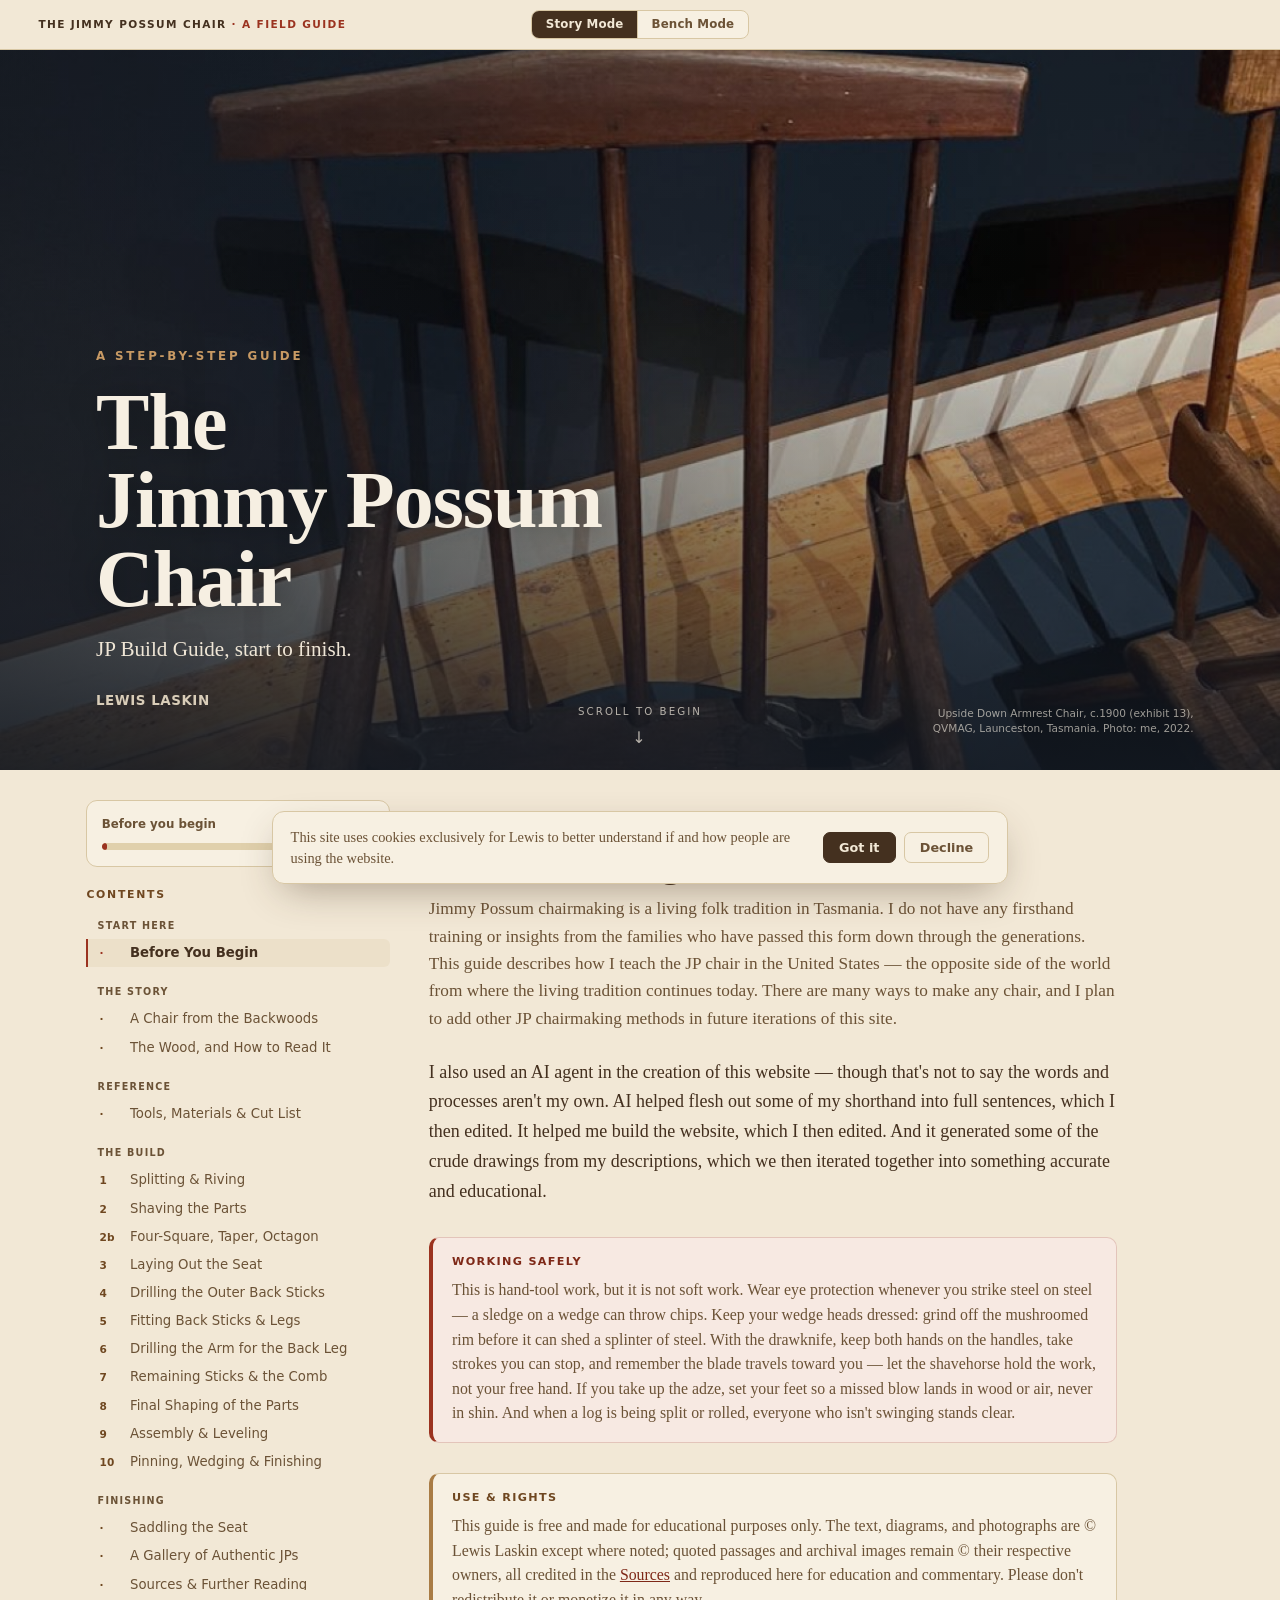
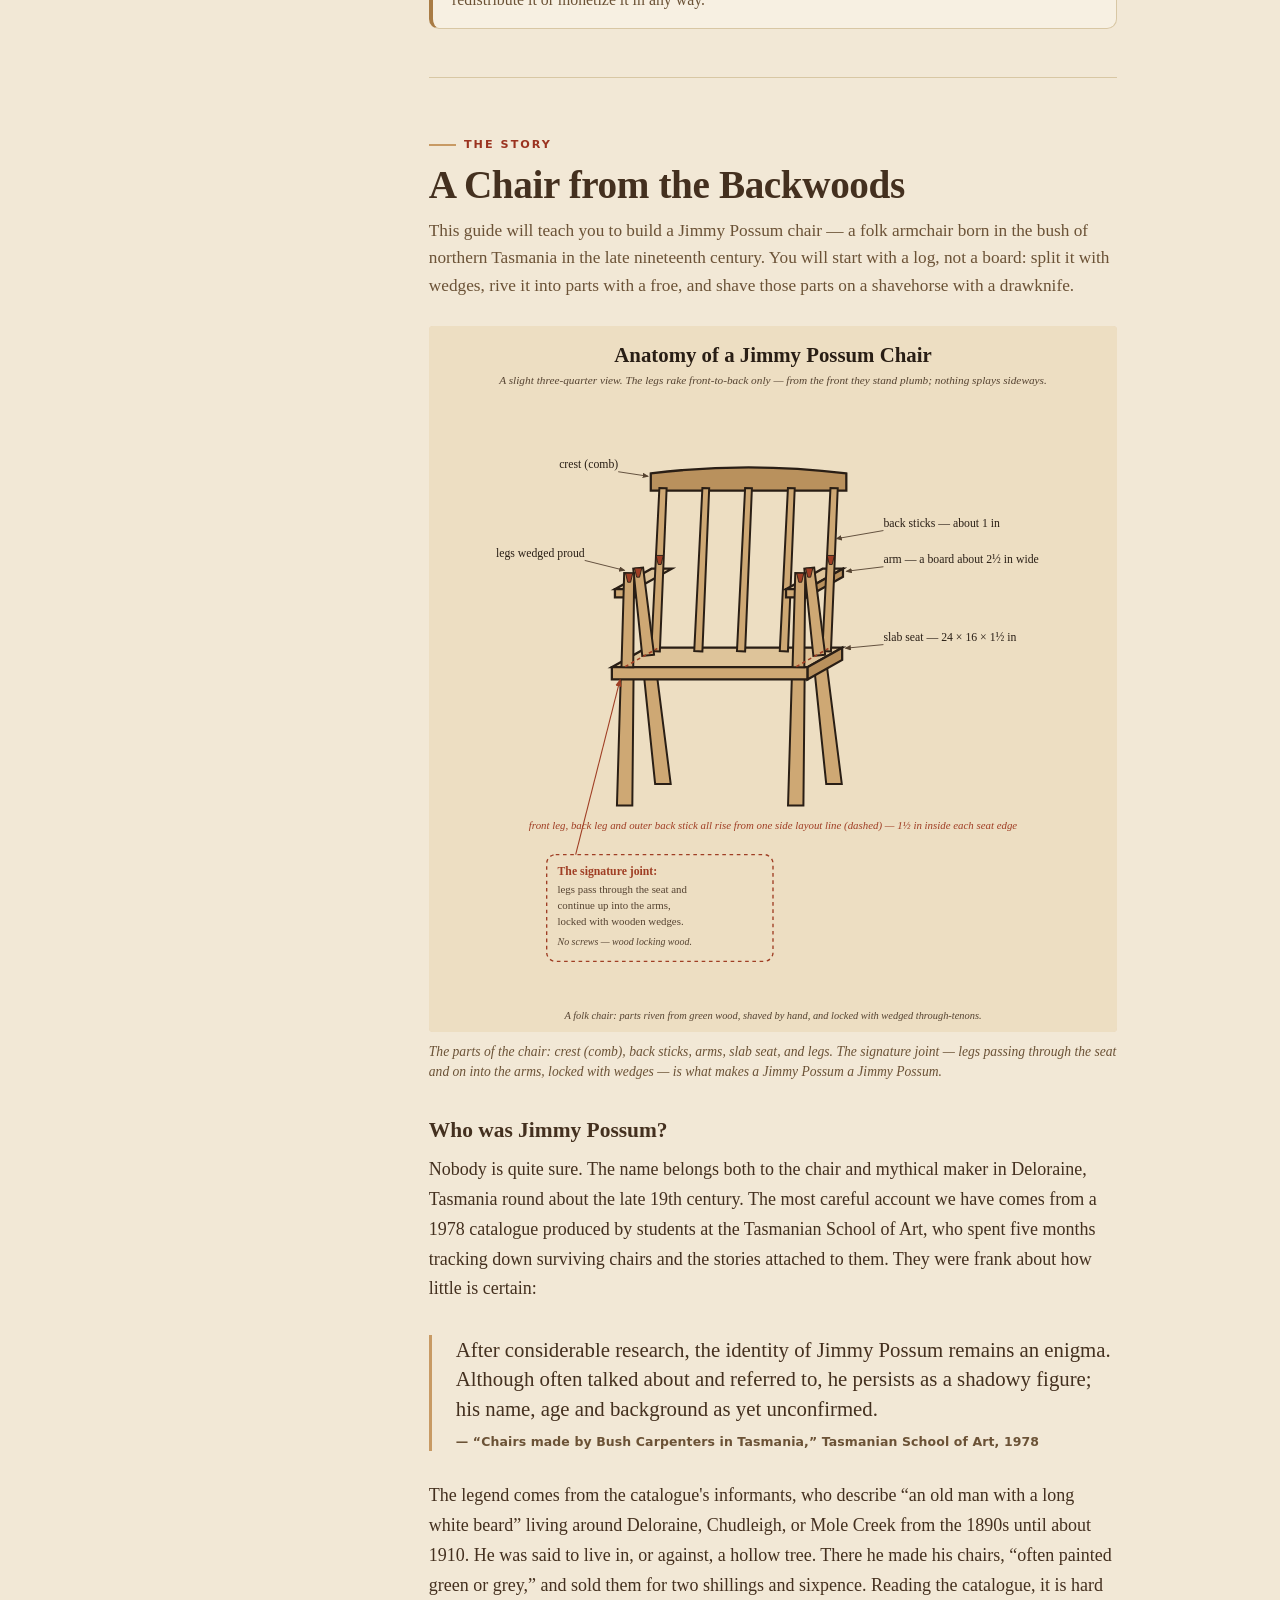
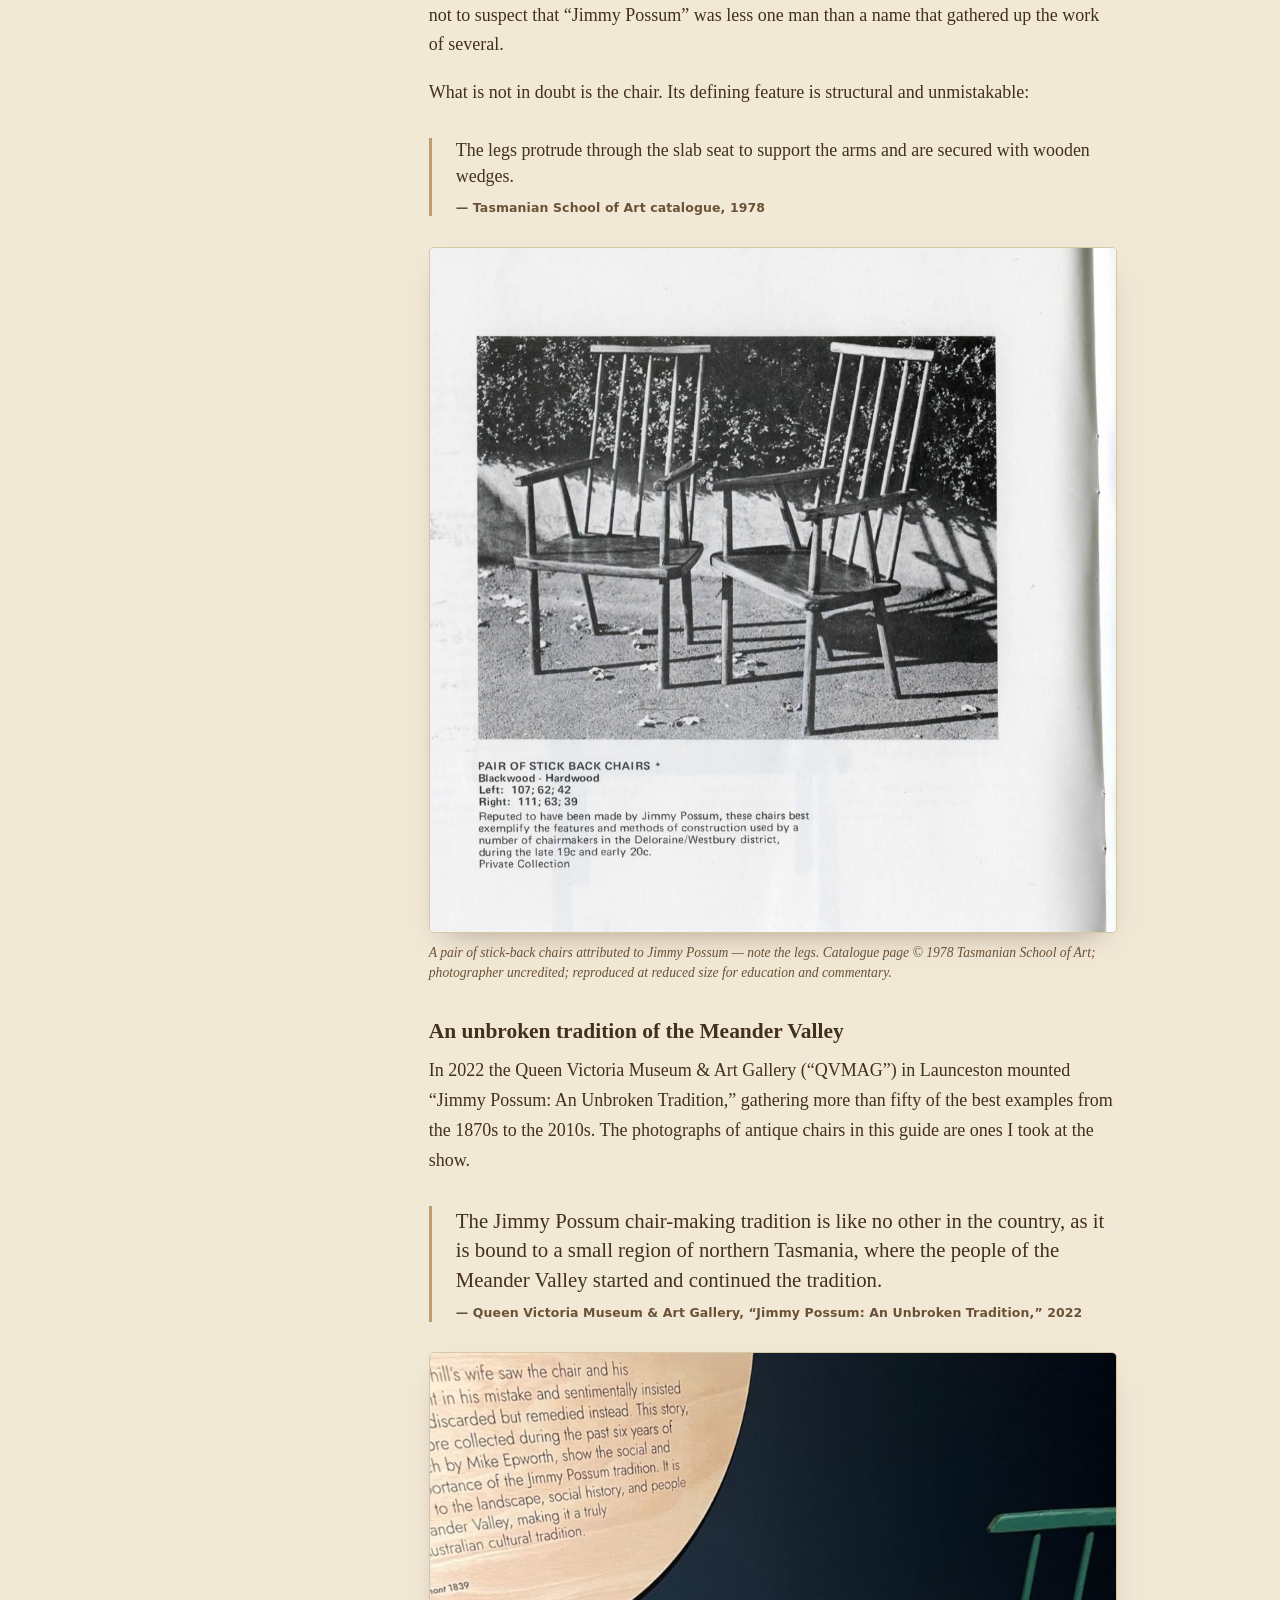
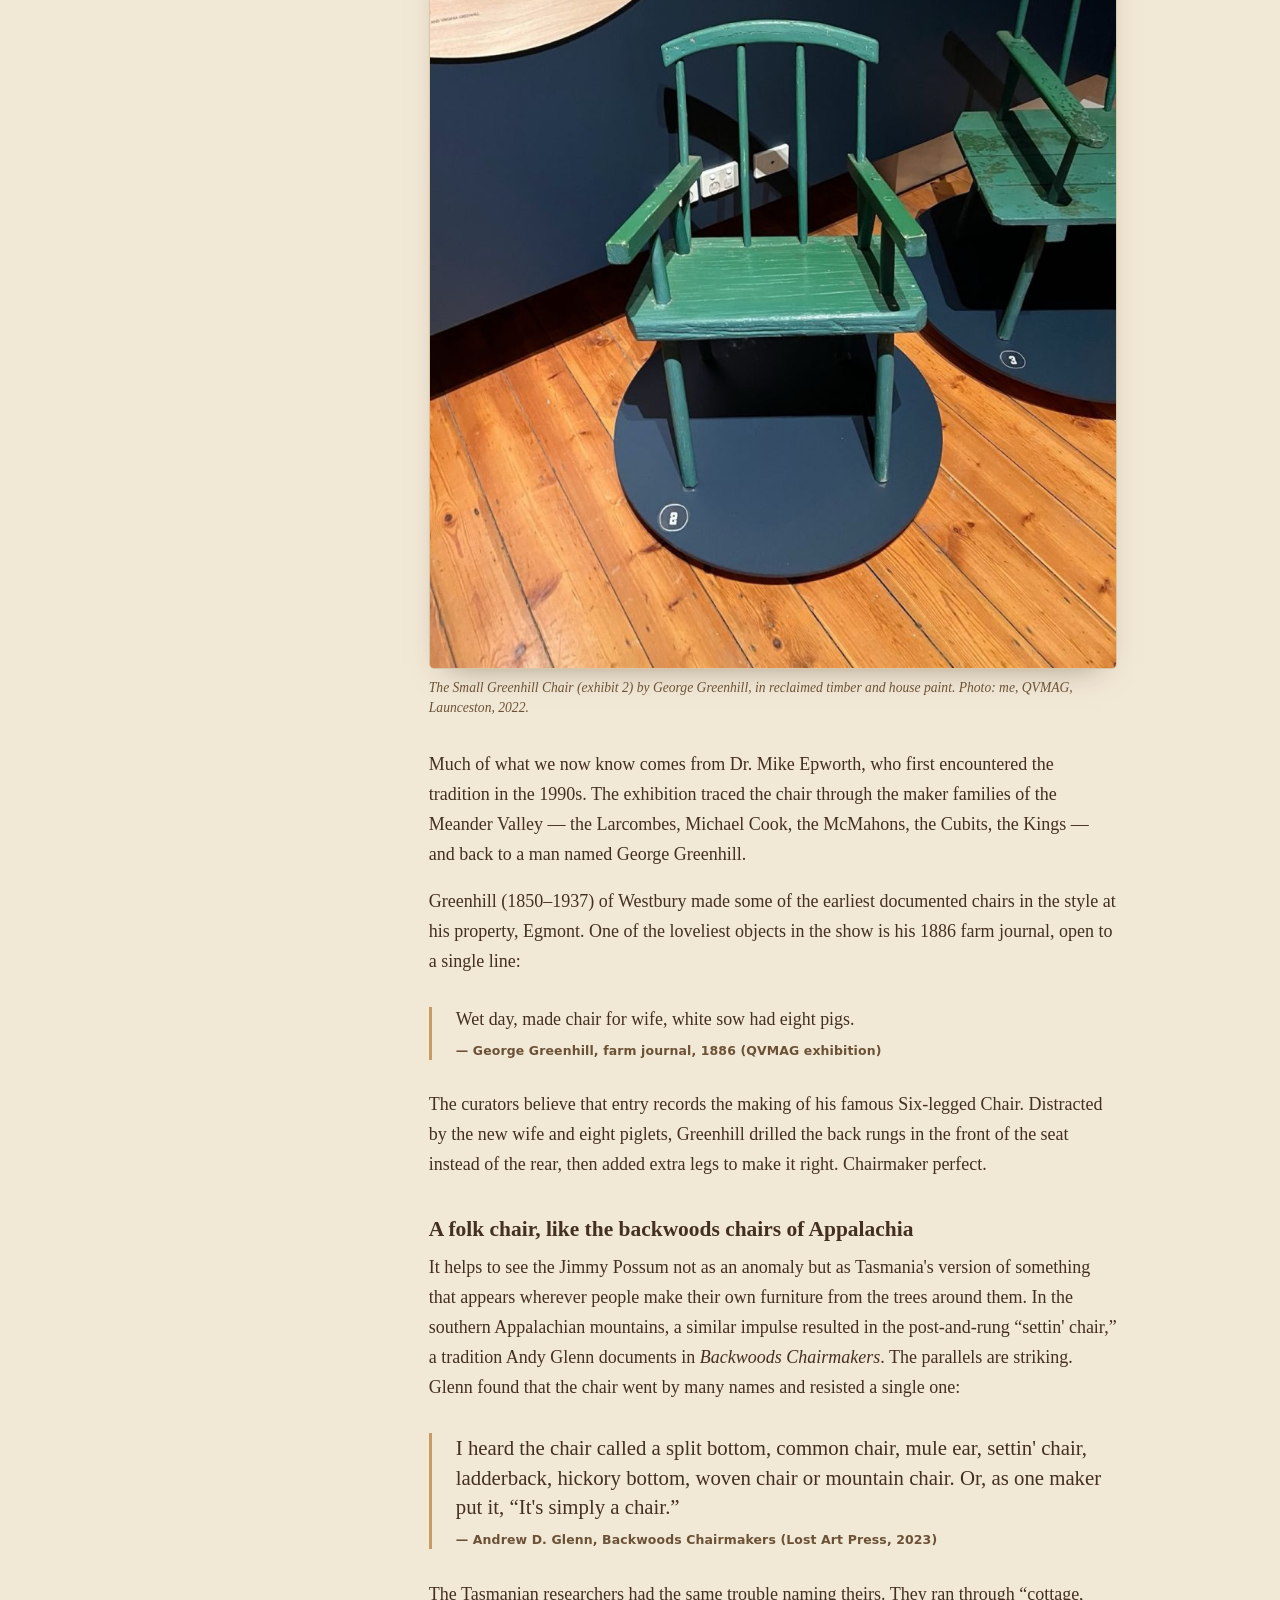
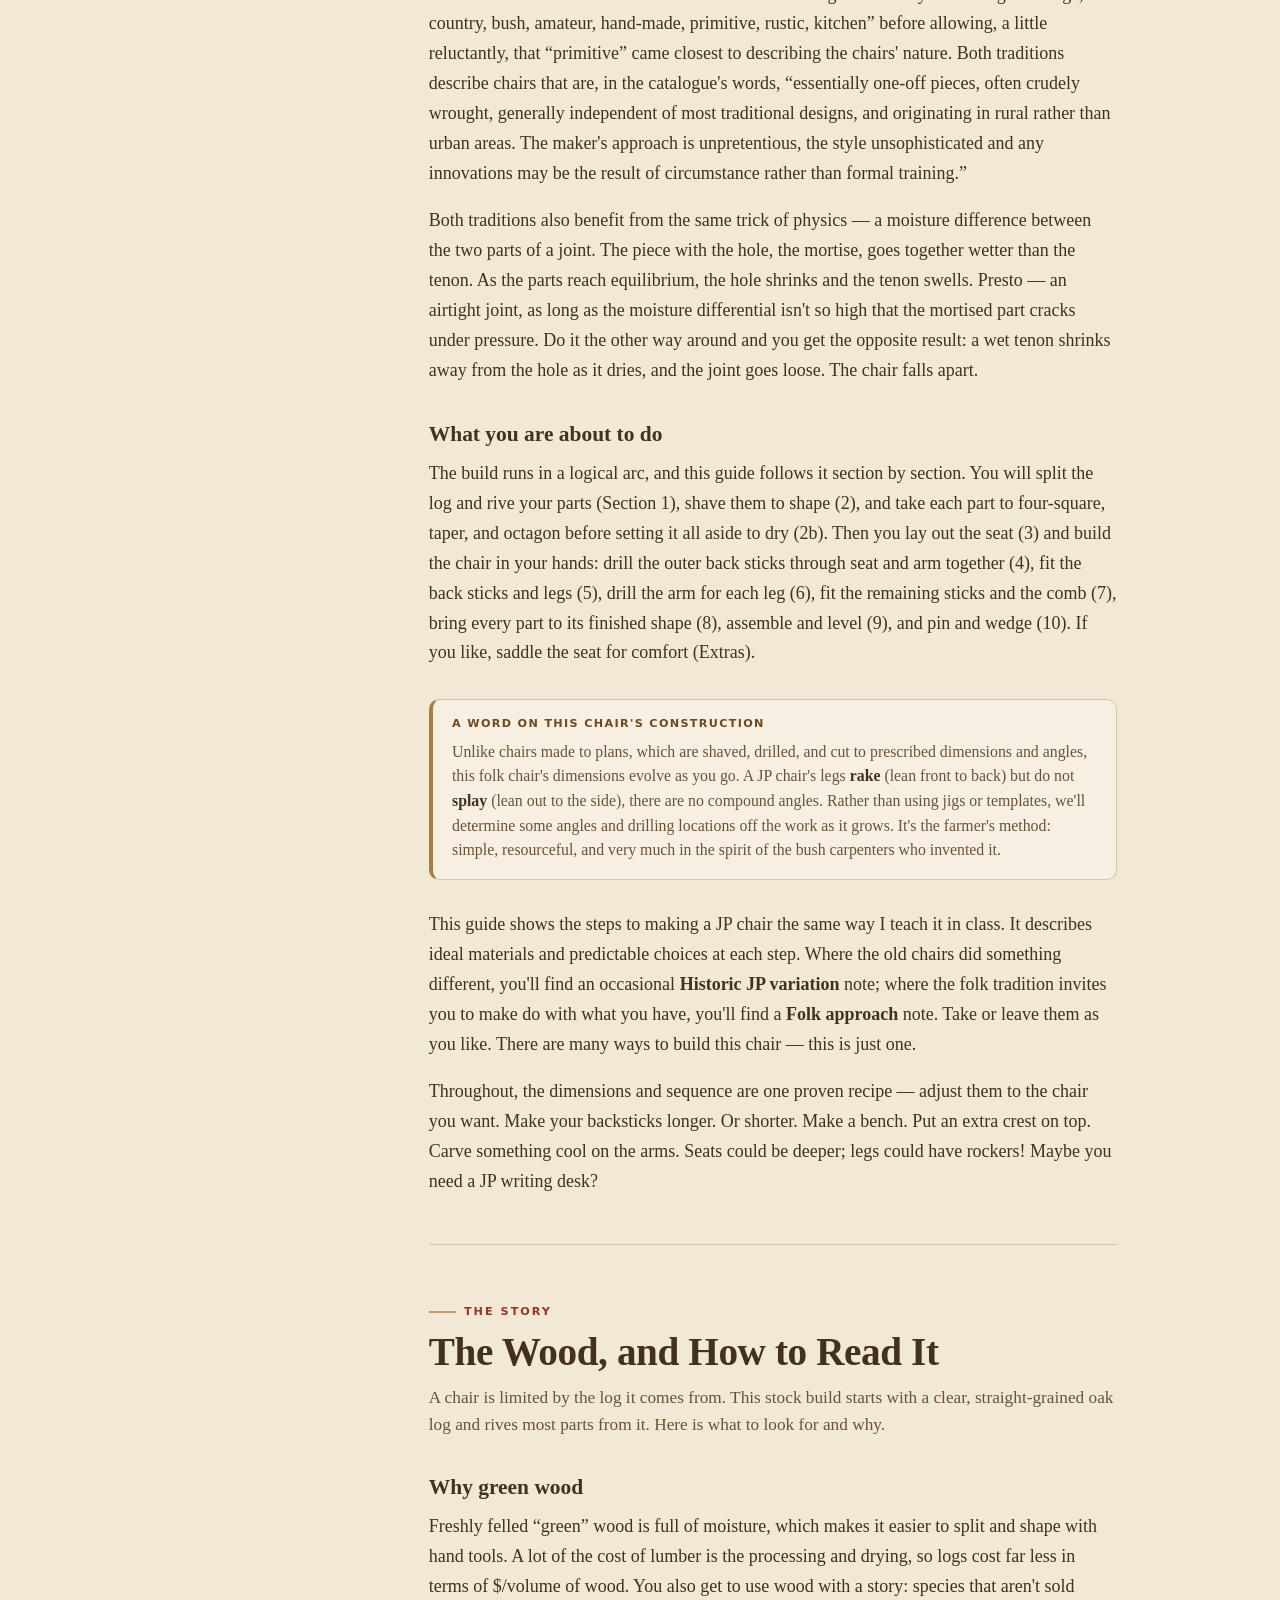
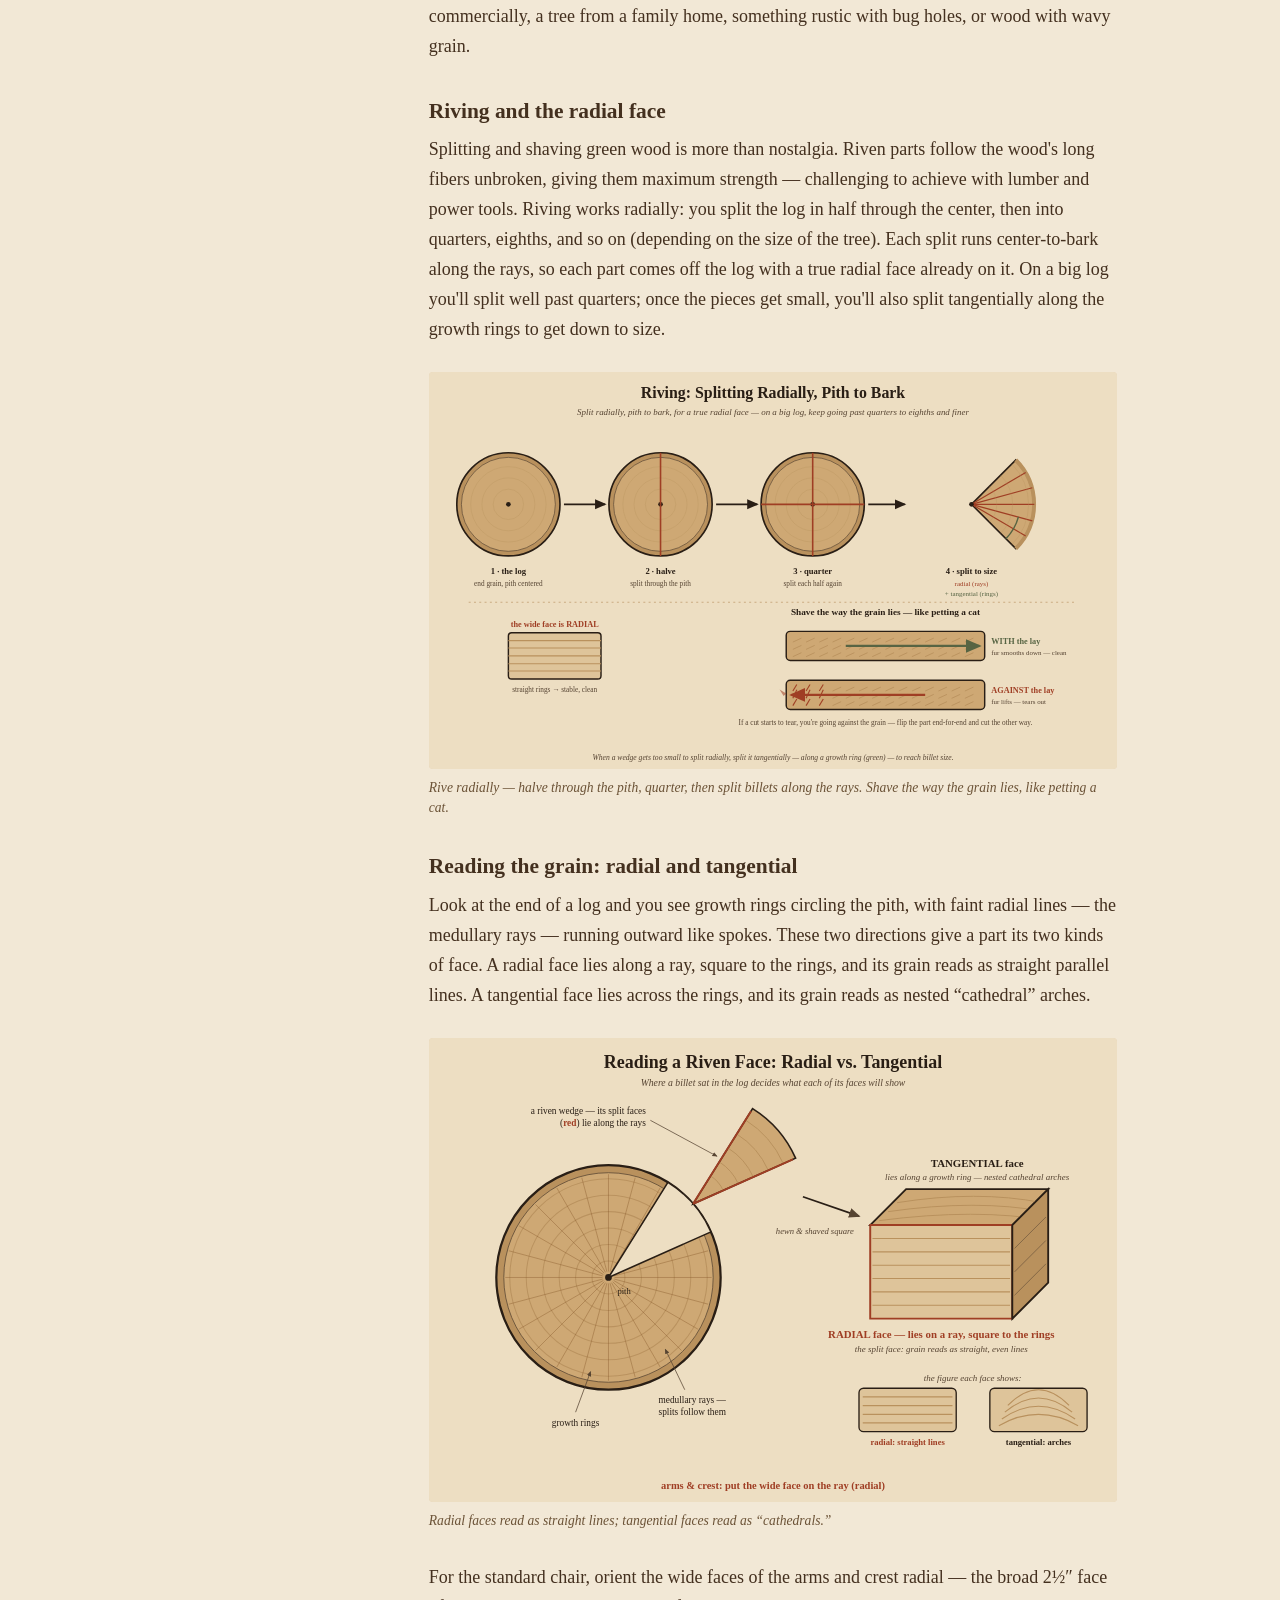
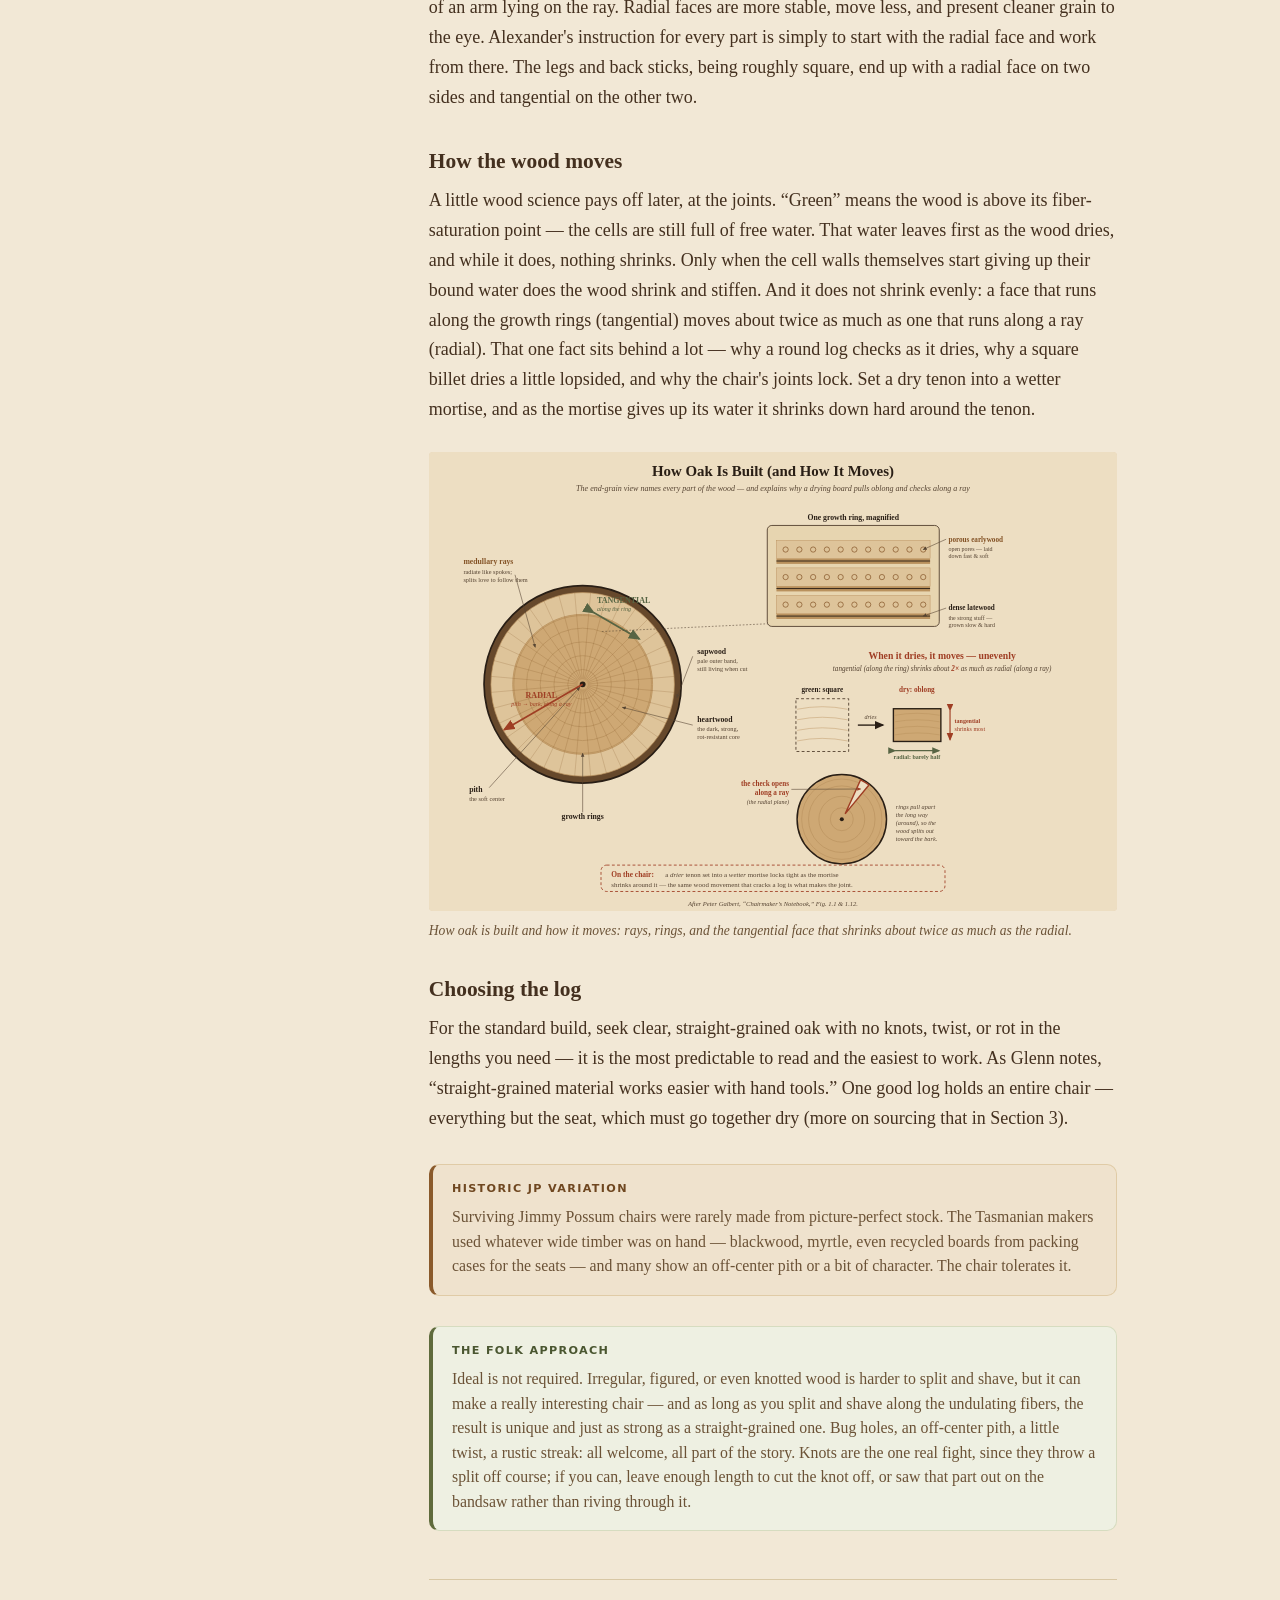
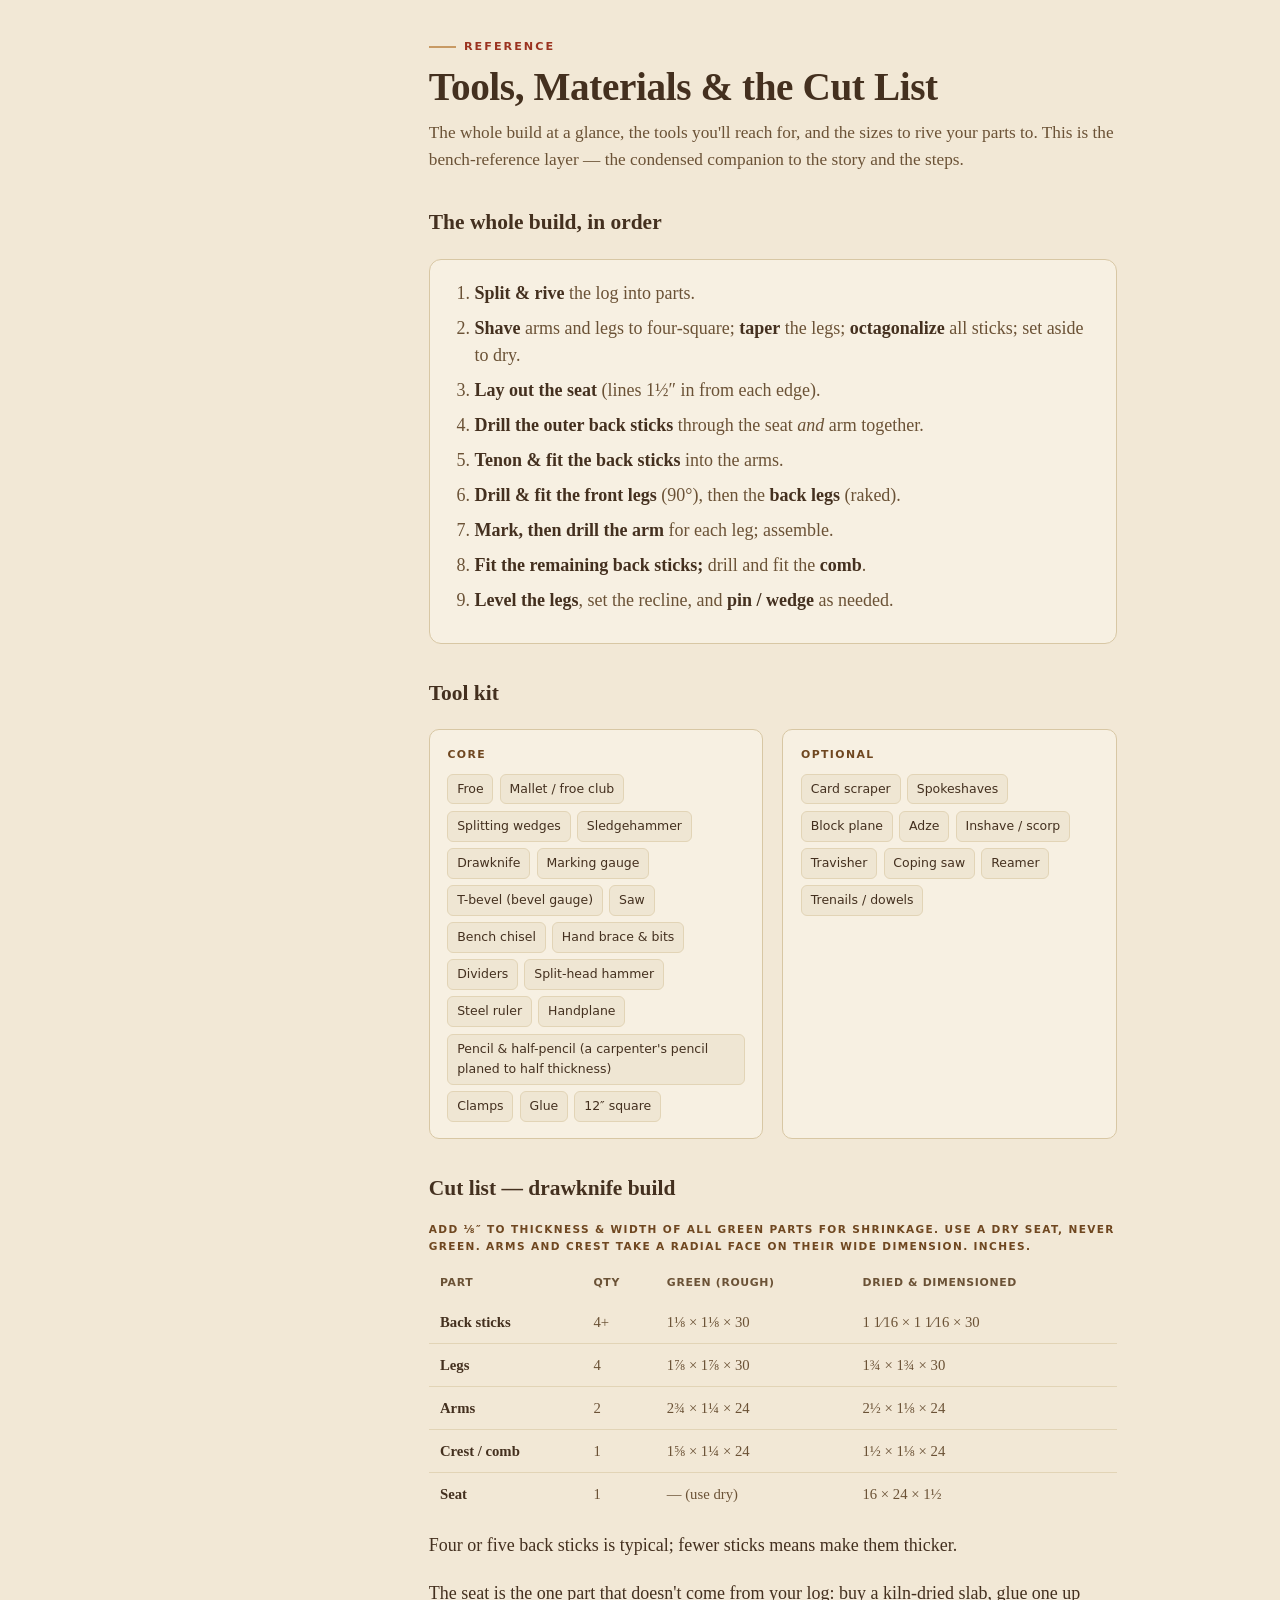
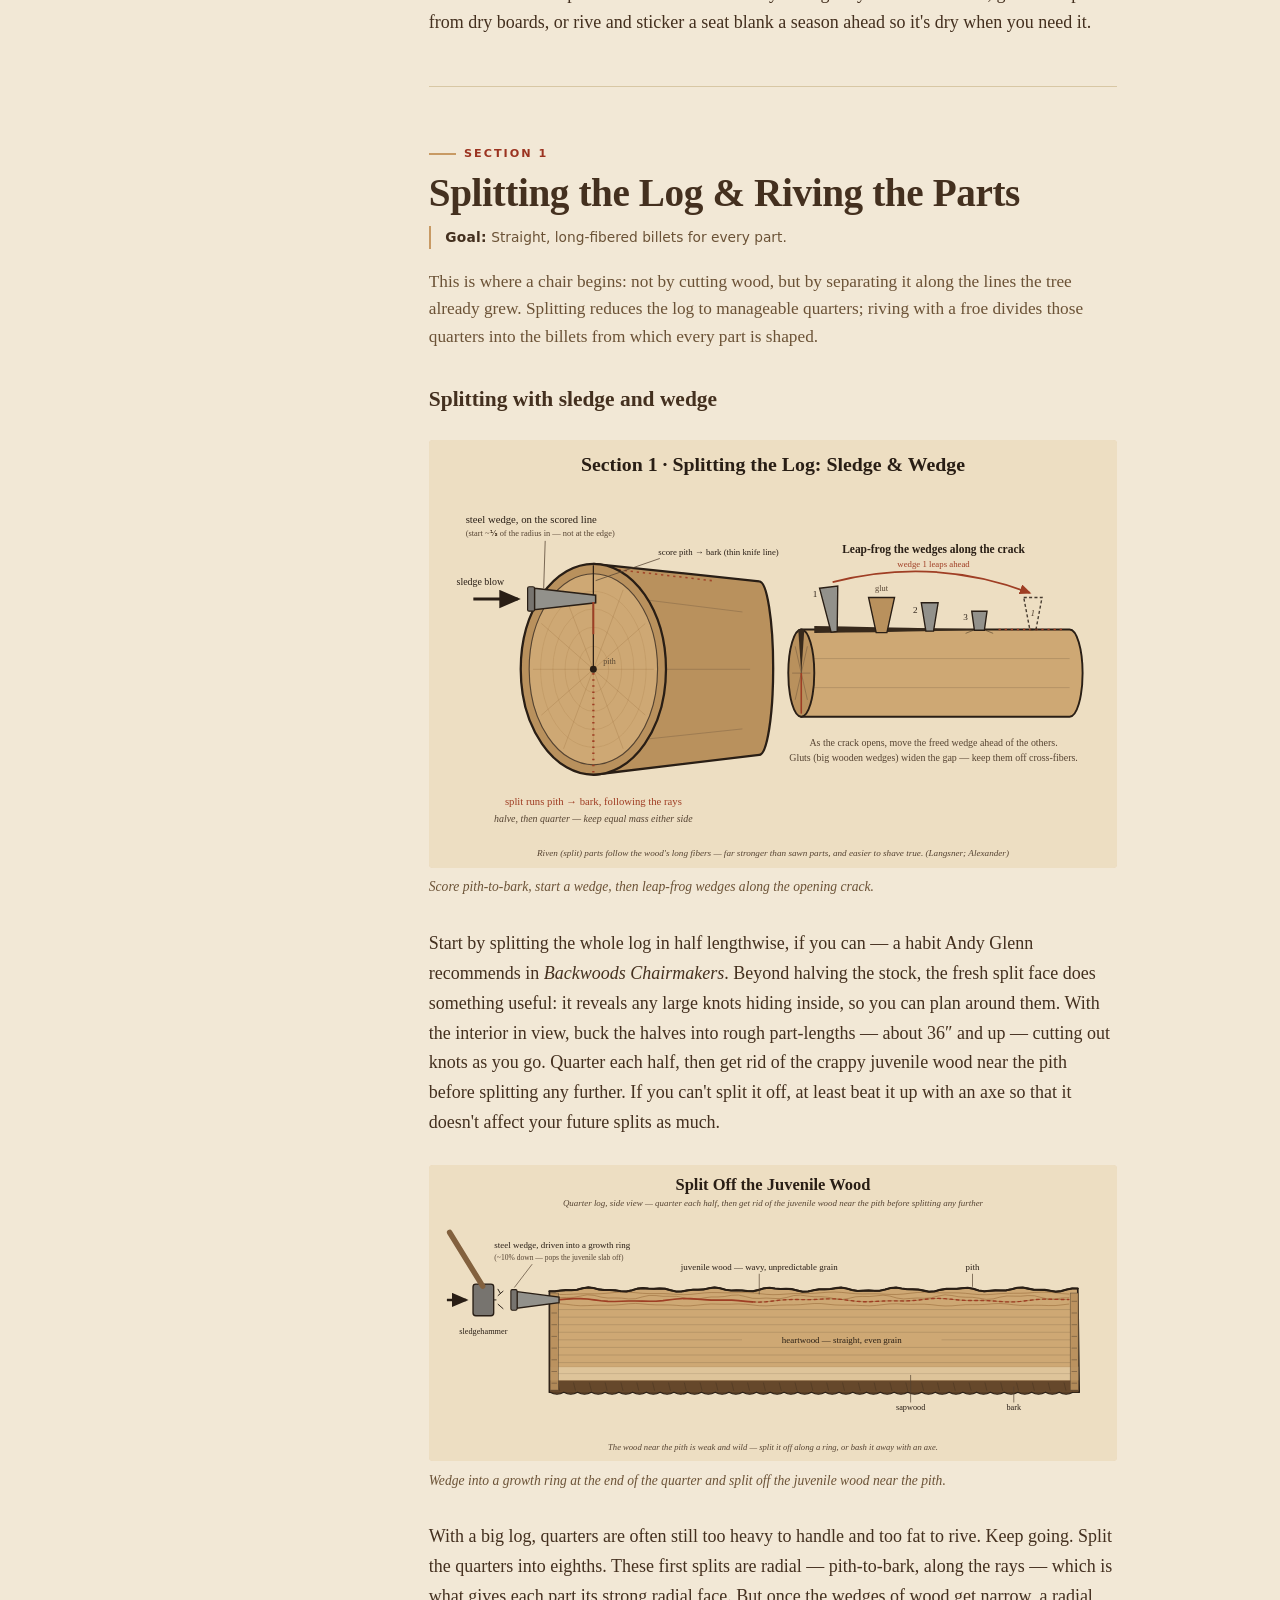
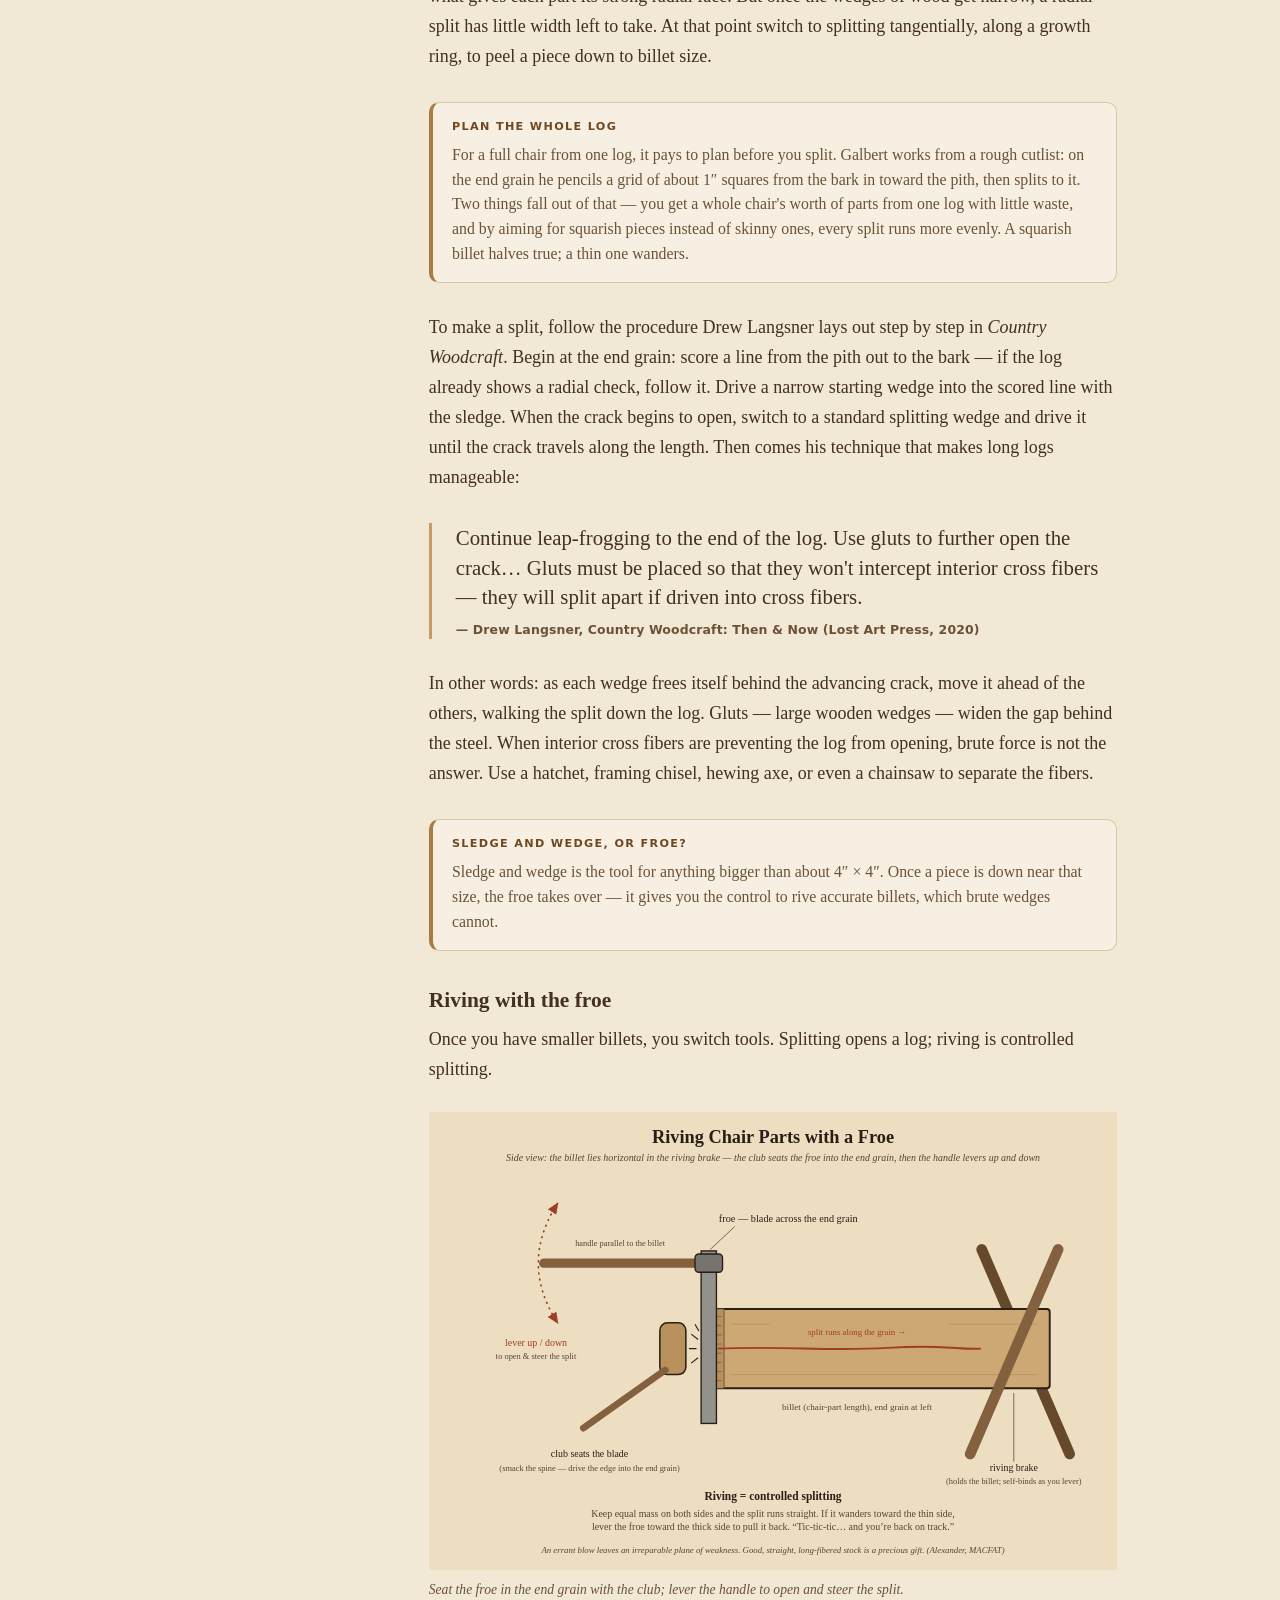
==== index.html @ 851d8d74 "Galbert round: roughing/refining drawknife model, three cuts, wood science From Peter Galbert's Chai" ====
<!DOCTYPE html>
<html lang="en">
<head>
<meta charset="utf-8">
<meta name="viewport" content="width=device-width, initial-scale=1">
<title>The Jimmy Possum Chair — A Field Guide</title>
<meta name="description" content="Build a Jimmy Possum chair — a folk stick chair from the bush of northern Tasmania — by hand, from a green log. History, wood science, and step-by-step technique by Lewis Laskin.">
<link rel="canonical" href="https://chairmak.ing/">
<link rel="icon" type="image/png" sizes="32x32" href="favicon-32.png">
<link rel="apple-touch-icon" href="apple-touch-icon.png">
<meta property="og:title" content="The Jimmy Possum Chair — A Field Guide">
<meta property="og:description" content="Build a Jimmy Possum chair — a folk stick chair from the bush of northern Tasmania — by hand, from a green log. History, wood science, and step-by-step technique by Lewis Laskin.">
<meta property="og:url" content="https://chairmak.ing/">
<meta property="og:type" content="article">
<meta property="og:image" content="https://chairmak.ing/media/og-image.jpg">
<meta property="og:image:width" content="1200">
<meta property="og:image:height" content="630">
<meta name="twitter:card" content="summary_large_image">
<meta name="twitter:image" content="https://chairmak.ing/media/og-image.jpg">
<link rel="preload" as="image" href="media/hero-upside-down-armrest-1900.jpg" fetchpriority="high">
<link rel="preconnect" href="https://www.googletagmanager.com">
<!-- Google Analytics (GA4) -->
<script async src="https://www.googletagmanager.com/gtag/js?id=G-LC83Z5YM96"></script>
<script>
  window.dataLayer = window.dataLayer || [];
  function gtag(){dataLayer.push(arguments);}
  try { if (localStorage.getItem('jp-cookie-consent') === 'declined') window['ga-disable-G-LC83Z5YM96'] = true; } catch (e) {}
  gtag('js', new Date());
  gtag('config', 'G-LC83Z5YM96');
</script>
<link rel="stylesheet" href="styles.css?v=10">
</head>
<body>

  <a class="skip" href="#main">Skip to guide</a>

  <div class="topbar">
    <div class="tb-side">
      <button class="menubtn" id="menubtn" aria-label="Open section navigator" aria-expanded="false">☰ <span>Sections</span></button>
      <span class="mark"><b>The Jimmy Possum Chair</b> <span class="long">· A Field Guide</span></span>
    </div>
    <div class="modetoggle" role="group" aria-label="Reading mode">
      <button class="mode-opt is-active" id="mode-story" data-mode="story" aria-pressed="true" title="Full guide — history, prose, and detail">Story Mode</button>
      <button class="mode-opt" id="mode-bench" data-mode="bench" aria-pressed="false" title="Condensed, bench-ready view — steps, tools, and diagrams">Bench Mode</button>
    </div>
    <div class="tb-side tb-right"></div>
  </div>

  <!-- ============ HERO ============ -->
  <header class="hero" id="top">
    <img class="hero-img" src="media/hero-upside-down-armrest-1900.jpg" width="1200" height="1600" fetchpriority="high" alt="An antique Upside Down Armrest stick chair against a deep navy museum wall on a honey-toned wood floor.">
    <div class="veil"></div>
    <div class="hero-inner">
      <p class="kicker">A Step-by-Step Guide</p>
      <h1>The Jimmy&nbsp;Possum Chair</h1>
      <p class="tagline">JP Build Guide, start to finish.</p>
      <p class="byline">Lewis Laskin</p>
      <p class="hero-credit">Upside Down Armrest Chair, c.1900 (exhibit 13), QVMAG, Launceston, Tasmania. Photo: me, 2022.</p>
    </div>
    <div class="scroll-cue"><span>Scroll to begin</span><span class="arr">↓</span></div>
  </header>

  <div class="rail-scrim" id="scrim"></div>

  <div class="shell">

    <!-- ============ LEFT RAIL ============ -->
    <aside class="rail" id="rail">
      <div class="rail-inner">
        <div class="progress-wrap">
          <div class="progress-label">
            <span id="prog-text">The Story</span>
            <span class="pct" id="prog-pct">2%</span>
          </div>
          <div class="pbar"><i id="pbar-fill"></i></div>
        </div>

        <h2 id="toc-heading">Contents</h2>
        <nav class="toc" id="toc" aria-labelledby="toc-heading">
          <ol>
            <li class="grp bench-hide" aria-hidden="true">Start Here</li>
            <li class="bench-hide"><a href="#before" data-step="0" data-phase="Before you begin"><span class="num">·</span> Before You Begin</a></li>
            <li class="grp bench-hide" aria-hidden="true">The Story</li>
            <li class="bench-hide"><a href="#backwoods" data-step="0" data-phase="The Story"><span class="num">·</span> A Chair from the Backwoods</a></li>
            <li class="bench-hide"><a href="#wood" data-step="0" data-phase="The Story"><span class="num">·</span> The Wood, and How to Read It</a></li>
            <li class="grp" aria-hidden="true">Reference</li>
            <li><a href="#tools" data-step="0" data-phase="Reference"><span class="num">·</span> Tools, Materials &amp; Cut List</a></li>
            <li class="grp" aria-hidden="true">The Build</li>
            <li><a href="#sec1" data-step="1"><span class="num">1</span> Splitting &amp; Riving</a></li>
            <li><a href="#sec2" data-step="2"><span class="num">2</span> Shaving the Parts</a></li>
            <li><a href="#sec2b" data-step="2"><span class="num">2b</span> Four-Square, Taper, Octagon</a></li>
            <li><a href="#sec3" data-step="3"><span class="num">3</span> Laying Out the Seat</a></li>
            <li><a href="#sec4" data-step="4"><span class="num">4</span> Drilling the Outer Back Sticks</a></li>
            <li><a href="#sec5" data-step="5"><span class="num">5</span> Fitting Back Sticks &amp; Legs</a></li>
            <li><a href="#sec6" data-step="6"><span class="num">6</span> Drilling the Arm for the Back Leg</a></li>
            <li><a href="#sec7" data-step="7"><span class="num">7</span> Remaining Sticks &amp; the Comb</a></li>
            <li><a href="#sec8" data-step="8"><span class="num">8</span> Final Shaping of the Parts</a></li>
            <li><a href="#sec9" data-step="9"><span class="num">9</span> Assembly &amp; Leveling</a></li>
            <li><a href="#sec10" data-step="10"><span class="num">10</span> Pinning, Wedging &amp; Finishing</a></li>
            <li class="grp" aria-hidden="true">Finishing</li>
            <li><a href="#saddling" data-step="0" data-phase="Finishing up"><span class="num">·</span> Saddling the Seat</a></li>
            <li class="bench-hide"><a href="#gallery" data-step="0" data-phase="Finishing up"><span class="num">·</span> A Gallery of Authentic JPs</a></li>
            <li class="bench-hide"><a href="#sources" data-step="0" data-phase="Finishing up"><span class="num">·</span> Sources &amp; Further Reading</a></li>
          </ol>
        </nav>

        <div class="tools-note hidden" id="tools-note">
          <h3>Tools for this section</h3>
          <ul id="tools-list"></ul>
        </div>
      </div>
    </aside>

    <!-- ============ MAIN ============ -->
    <main id="main" tabindex="-1">

      <p class="bench-note">Bench mode: condensed steps only — story, gallery and sources are hidden. Switch to Story for the full guide.</p>

      <!-- ===== BEFORE YOU BEGIN (disclaimer) ===== -->
      <section id="before">
        <p class="sec-label">Please Read First</p>
        <h2 class="sec-title">Before You Begin</h2>
        <p class="intro">Jimmy Possum chairmaking is a living folk tradition in Tasmania. I do not have any firsthand training or insights from the families who have passed this form down through the generations. This guide describes how I teach the JP chair in the United States — the opposite side of the world from where the living tradition continues today. There are many ways to make any chair, and I plan to add other JP chairmaking methods in future iterations of this site.</p>
        <p>I also used an AI agent in the creation of this website — though that's not to say the words and processes aren't my own. AI helped flesh out some of my shorthand into full sentences, which I then edited. It helped me build the website, which I then edited. And it generated some of the crude drawings from my descriptions, which we then iterated together into something accurate and educational.</p>
        <div class="callout caution">
          <div class="co-head">Working safely</div>
          <div class="co-body">This is hand-tool work, but it is not soft work. Wear eye protection whenever you strike steel on steel — a sledge on a wedge can throw chips. Keep your wedge heads dressed: grind off the mushroomed rim before it can shed a splinter of steel. With the drawknife, keep both hands on the handles, take strokes you can stop, and remember the blade travels toward you — let the shavehorse hold the work, not your free hand. If you take up the adze, set your feet so a missed blow lands in wood or air, never in shin. And when a log is being split or rolled, everyone who isn't swinging stands clear.</div>
        </div>
        <div class="callout">
          <div class="co-head">Use &amp; rights</div>
          <div class="co-body">This guide is free and made for educational purposes only. The text, diagrams, and photographs are © Lewis Laskin except where noted; quoted passages and archival images remain © their respective owners, all credited in the <a href="#sources">Sources</a> and reproduced here for education and commentary. Please don't redistribute it or monetize it in any way.</div>
        </div>
      </section>

      <hr class="divider">

      <!-- ===== A CHAIR FROM THE BACKWOODS ===== -->
      <section id="backwoods">
        <p class="sec-label">The Story</p>
        <h2 class="sec-title">A Chair from the Backwoods</h2>
        <p class="intro">This guide will teach you to build a Jimmy Possum chair — a folk armchair born in the bush of northern Tasmania in the late nineteenth century. You will start with a log, not a board: split it with wedges, rive it into parts with a froe, and shave those parts on a shavehorse with a drawknife.</p>
        <figure class="fig-plate caption-block">
          <img src="media/fig-anatomy.svg" width="1600" height="1642" loading="lazy" decoding="async" alt="Labeled diagram of the chair: crest (comb) on top, back sticks, arms, slab seat, and legs — the legs pass through the seat and continue up into the arms, wedged proud.">
          <figcaption>The parts of the chair: crest (comb), back sticks, arms, slab seat, and legs. The signature joint — legs passing through the seat and on into the arms, locked with wedges — is what makes a Jimmy Possum a Jimmy Possum.</figcaption>
        </figure>

        <h3 class="sub">Who was Jimmy Possum?</h3>
        <p>Nobody is quite sure. The name belongs both to the chair and mythical maker in Deloraine, Tasmania round about the late 19th century. The most careful account we have comes from a 1978 catalogue produced by students at the Tasmanian School of Art, who spent five months tracking down surviving chairs and the stories attached to them. They were frank about how little is certain:</p>
        <blockquote class="pq">
          <p>After considerable research, the identity of Jimmy Possum remains an enigma. Although often talked about and referred to, he persists as a shadowy figure; his name, age and background as yet unconfirmed.</p>
          <cite>“Chairs made by Bush Carpenters in Tasmania,” Tasmanian School of Art, 1978</cite>
        </blockquote>
        <p>The legend comes from the catalogue's informants, who describe “an old man with a long white beard” living around Deloraine, Chudleigh, or Mole Creek from the 1890s until about 1910. He was said to live in, or against, a hollow tree. There he made his chairs, “often painted green or grey,” and sold them for two shillings and sixpence. Reading the catalogue, it is hard not to suspect that “Jimmy Possum” was less one man than a name that gathered up the work of several.</p>
        <p>What is not in doubt is the chair. Its defining feature is structural and unmistakable:</p>
        <blockquote class="pq tight">
          <p>The legs protrude through the slab seat to support the arms and are secured with wooden wedges.</p>
          <cite>Tasmanian School of Art catalogue, 1978</cite>
        </blockquote>
        <figure class="photo">
          <img src="media/history-tsa-catalogue-pair.jpg" width="1000" height="998" loading="lazy" decoding="async" alt="Scanned catalogue page: two stick-back chairs photographed side by side.">
          <figcaption>A pair of stick-back chairs attributed to Jimmy Possum — note the legs. Catalogue page © 1978 Tasmanian School of Art; photographer uncredited; reproduced at reduced size for education and commentary.</figcaption>
        </figure>

        <h3 class="sub">An unbroken tradition of the Meander Valley</h3>
        <p>In 2022 the Queen Victoria Museum &amp; Art Gallery (“QVMAG”) in Launceston mounted “Jimmy Possum: An Unbroken Tradition,” gathering more than fifty of the best examples from the 1870s to the 2010s. The photographs of antique chairs in this guide are ones I took at the show.</p>
        <blockquote class="pq">
          <p>The Jimmy Possum chair-making tradition is like no other in the country, as it is bound to a small region of northern Tasmania, where the people of the Meander Valley started and continued the tradition.</p>
          <cite>Queen Victoria Museum &amp; Art Gallery, “Jimmy Possum: An Unbroken Tradition,” 2022</cite>
        </blockquote>
        <figure class="photo">
          <img src="media/history-greenhill-small-chair.jpg" width="900" height="1200" loading="lazy" decoding="async" alt="A small chair in worn green house paint, on a museum platform.">
          <figcaption>The Small Greenhill Chair (exhibit 2) by George Greenhill, in reclaimed timber and house paint. Photo: me, QVMAG, Launceston, 2022.</figcaption>
        </figure>
        <p>Much of what we now know comes from Dr. Mike Epworth, who first encountered the tradition in the 1990s. The exhibition traced the chair through the maker families of the Meander Valley — the Larcombes, Michael Cook, the McMahons, the Cubits, the Kings — and back to a man named George Greenhill.</p>
        <p>Greenhill (1850–1937) of Westbury made some of the earliest documented chairs in the style at his property, Egmont. One of the loveliest objects in the show is his 1886 farm journal, open to a single line:</p>
        <blockquote class="pq tight">
          <p>Wet day, made chair for wife, white sow had eight pigs.</p>
          <cite>George Greenhill, farm journal, 1886 (QVMAG exhibition)</cite>
        </blockquote>
        <p>The curators believe that entry records the making of his famous Six-legged Chair. Distracted by the new wife and eight piglets, Greenhill drilled the back rungs in the front of the seat instead of the rear, then added extra legs to make it right. Chairmaker perfect.</p>

        <h3 class="sub">A folk chair, like the backwoods chairs of Appalachia</h3>
        <p>It helps to see the Jimmy Possum not as an anomaly but as Tasmania's version of something that appears wherever people make their own furniture from the trees around them. In the southern Appalachian mountains, a similar impulse resulted in the post-and-rung “settin' chair,” a tradition Andy Glenn documents in <i>Backwoods Chairmakers</i>. The parallels are striking. Glenn found that the chair went by many names and resisted a single one:</p>
        <blockquote class="pq">
          <p>I heard the chair called a split bottom, common chair, mule ear, settin' chair, ladderback, hickory bottom, woven chair or mountain chair. Or, as one maker put it, “It's simply a chair.”</p>
          <cite>Andrew D. Glenn, Backwoods Chairmakers (Lost Art Press, 2023)</cite>
        </blockquote>
        <p>The Tasmanian researchers had the same trouble naming theirs. They ran through “cottage, country, bush, amateur, hand-made, primitive, rustic, kitchen” before allowing, a little reluctantly, that “primitive” came closest to describing the chairs' nature. Both traditions describe chairs that are, in the catalogue's words, “essentially one-off pieces, often crudely wrought, generally independent of most traditional designs, and originating in rural rather than urban areas. The maker's approach is unpretentious, the style unsophisticated and any innovations may be the result of circumstance rather than formal training.”</p>
        <p>Both traditions also benefit from the same trick of physics — a moisture difference between the two parts of a joint. The piece with the hole, the mortise, goes together wetter than the tenon. As the parts reach equilibrium, the hole shrinks and the tenon swells. Presto — an airtight joint, as long as the moisture differential isn't so high that the mortised part cracks under pressure. Do it the other way around and you get the opposite result: a wet tenon shrinks away from the hole as it dries, and the joint goes loose. The chair falls apart.</p>
        <h3 class="sub">What you are about to do</h3>
        <p>The build runs in a logical arc, and this guide follows it section by section. You will split the log and rive your parts (Section 1), shave them to shape (2), and take each part to four-square, taper, and octagon before setting it all aside to dry (2b). Then you lay out the seat (3) and build the chair in your hands: drill the outer back sticks through seat and arm together (4), fit the back sticks and legs (5), drill the arm for each leg (6), fit the remaining sticks and the comb (7), bring every part to its finished shape (8), assemble and level (9), and pin and wedge (10). If you like, saddle the seat for comfort (Extras).</p>
        <div class="callout tip">
          <div class="co-head">A word on this chair's construction</div>
          <div class="co-body">Unlike chairs made to plans, which are shaved, drilled, and cut to prescribed dimensions and angles, this folk chair's dimensions evolve as you go. A JP chair's legs <strong>rake</strong> (lean front to back) but do not <strong>splay</strong> (lean out to the side), there are no compound angles. Rather than using jigs or templates, we'll determine some angles and drilling locations off the work as it grows. It's the farmer's method: simple, resourceful, and very much in the spirit of the bush carpenters who invented it.</div>
        </div>
        <p>This guide shows the steps to making a JP chair the same way I teach it in class. It describes ideal materials and predictable choices at each step. Where the old chairs did something different, you'll find an occasional <strong>Historic JP variation</strong> note; where the folk tradition invites you to make do with what you have, you'll find a <strong>Folk approach</strong> note. Take or leave them as you like. There are many ways to build this chair — this is just one.</p>
        <p>Throughout, the dimensions and sequence are one proven recipe — adjust them to the chair you want. Make your backsticks longer. Or shorter. Make a bench. Put an extra crest on top. Carve something cool on the arms. Seats could be deeper; legs could have rockers! Maybe you need a JP writing desk?</p>
      </section>

      <hr class="divider">

      <!-- ===== THE WOOD ===== -->
      <section id="wood">
        <p class="sec-label">The Story</p>
        <h2 class="sec-title">The Wood, and How to Read It</h2>
        <p class="intro">A chair is limited by the log it comes from. This stock build starts with a clear, straight-grained oak log and rives most parts from it. Here is what to look for and why.</p>

        <h3 class="sub">Why green wood</h3>
        <p>Freshly felled “green” wood is full of moisture, which makes it easier to split and shape with hand tools. A lot of the cost of lumber is the processing and drying, so logs cost far less in terms of $/volume of wood. You also get to use wood with a story: species that aren't sold commercially, a tree from a family home, something rustic with bug holes, or wood with wavy grain.</p>
        <h3 class="sub">Riving and the radial face</h3>
        <p>Splitting and shaving green wood is more than nostalgia. Riven parts follow the wood's long fibers unbroken, giving them maximum strength — challenging to achieve with lumber and power tools. Riving works radially: you split the log in half through the center, then into quarters, eighths, and so on (depending on the size of the tree). Each split runs center-to-bark along the rays, so each part comes off the log with a true radial face already on it. On a big log you'll split well past quarters; once the pieces get small, you'll also split tangentially along the growth rings to get down to size.</p>
        <figure class="fig-plate caption-block">
          <img src="media/fig-rive-radially.svg" width="1600" height="923" loading="lazy" decoding="async" alt="A log end split in stages: whole, halved through the pith, quartered, then riven into billets along the rays.">
          <figcaption>Rive radially — halve through the pith, quarter, then split billets along the rays. Shave the way the grain lies, like petting a cat.</figcaption>
        </figure>

        <h3 class="sub">Reading the grain: radial and tangential</h3>
        <p>Look at the end of a log and you see growth rings circling the pith, with faint radial lines — the medullary rays — running outward like spokes. These two directions give a part its two kinds of face. A radial face lies along a ray, square to the rings, and its grain reads as straight parallel lines. A tangential face lies across the rings, and its grain reads as nested “cathedral” arches.</p>
        <figure class="fig-plate caption-block">
          <img src="media/fig-grain.svg" width="1600" height="1078" loading="lazy" decoding="async" alt="A log end with growth rings and rays, and a riven billet showing its radial face with straight grain lines and its tangential face with cathedral arches.">
          <figcaption>Radial faces read as straight lines; tangential faces read as “cathedrals.”</figcaption>
        </figure>
        <p>For the standard chair, orient the wide faces of the arms and crest radial — the broad 2½″ face of an arm lying on the ray. Radial faces are more stable, move less, and present cleaner grain to the eye. Alexander's instruction for every part is simply to start with the radial face and work from there. The legs and back sticks, being roughly square, end up with a radial face on two sides and tangential on the other two.</p>
        <h3 class="sub">How the wood moves</h3>
        <p>A little wood science pays off later, at the joints. “Green” means the wood is above its fiber-saturation point — the cells are still full of free water. That water leaves first as the wood dries, and while it does, nothing shrinks. Only when the cell walls themselves start giving up their bound water does the wood shrink and stiffen. And it does not shrink evenly: a face that runs along the growth rings (tangential) moves about twice as much as one that runs along a ray (radial). That one fact sits behind a lot — why a round log checks as it dries, why a square billet dries a little lopsided, and why the chair's joints lock. Set a dry tenon into a wetter mortise, and as the mortise gives up its water it shrinks down hard around the tenon.</p>
        <figure class="fig-plate caption-block">
          <img src="media/fig-wood-anatomy.svg" width="1600" height="1067" loading="lazy" decoding="async" alt="End-grain view of oak naming pith, rays, growth rings, sapwood and heartwood, with a magnified ring showing porous earlywood over dense latewood, and panels showing a square drying oblong and a check opening along a ray because tangential shrinks about twice as much as radial.">
          <figcaption>How oak is built and how it moves: rays, rings, and the tangential face that shrinks about twice as much as the radial.</figcaption>
        </figure>

        <h3 class="sub">Choosing the log</h3>
        <p>For the standard build, seek clear, straight-grained oak with no knots, twist, or rot in the lengths you need — it is the most predictable to read and the easiest to work. As Glenn notes, “straight-grained material works easier with hand tools.” One good log holds an entire chair — everything but the seat, which must go together dry (more on sourcing that in Section 3).</p>
        <div class="callout historic">
          <div class="co-head">Historic JP variation</div>
          <div class="co-body">Surviving Jimmy Possum chairs were rarely made from picture-perfect stock. The Tasmanian makers used whatever wide timber was on hand — blackwood, myrtle, even recycled boards from packing cases for the seats — and many show an off-center pith or a bit of character. The chair tolerates it.</div>
        </div>
        <div class="callout folk">
          <div class="co-head">The folk approach</div>
          <div class="co-body">Ideal is not required. Irregular, figured, or even knotted wood is harder to split and shave, but it can make a really interesting chair — and as long as you split and shave along the undulating fibers, the result is unique and just as strong as a straight-grained one. Bug holes, an off-center pith, a little twist, a rustic streak: all welcome, all part of the story. Knots are the one real fight, since they throw a split off course; if you can, leave enough length to cut the knot off, or saw that part out on the bandsaw rather than riving through it.</div>
        </div>
      </section>

      <hr class="divider">

      <!-- ===== TOOLS, MATERIALS & CUT LIST ===== -->
      <section id="tools">
        <p class="sec-label">Reference</p>
        <h2 class="sec-title">Tools, Materials &amp; the Cut List</h2>
        <p class="intro">The whole build at a glance, the tools you'll reach for, and the sizes to rive your parts to. This is the bench-reference layer — the condensed companion to the story and the steps.</p>

        <h3 class="sub">The whole build, in order</h3>
        <div class="glance">
          <ol>
            <li><b>Split &amp; rive</b> the log into parts.</li>
            <li><b>Shave</b> arms and legs to four-square; <b>taper</b> the legs; <b>octagonalize</b> all sticks; set aside to dry.</li>
            <li><b>Lay out the seat</b> (lines 1½″ in from each edge).</li>
            <li><b>Drill the outer back sticks</b> through the seat <em>and</em> arm together.</li>
            <li><b>Tenon &amp; fit the back sticks</b> into the arms.</li>
            <li><b>Drill &amp; fit the front legs</b> (90°), then the <b>back legs</b> (raked).</li>
            <li><b>Mark, then drill the arm</b> for each leg; assemble.</li>
            <li><b>Fit the remaining back sticks;</b> drill and fit the <b>comb</b>.</li>
            <li><b>Level the legs</b>, set the recline, and <b>pin / wedge</b> as needed.</li>
          </ol>
        </div>

        <h3 class="sub">Tool kit</h3>
        <div class="toolkit">
          <div class="tk">
            <h4>Core</h4>
            <ul>
              <li>Froe</li><li>Mallet / froe club</li><li>Splitting wedges</li><li>Sledgehammer</li><li>Drawknife</li><li>Marking gauge</li><li>T-bevel (bevel gauge)</li><li>Saw</li><li>Bench chisel</li><li>Hand brace &amp; bits</li><li>Dividers</li><li>Split-head hammer</li><li>Steel ruler</li><li>Handplane</li><li>Pencil &amp; half-pencil (a carpenter's pencil planed to half thickness)</li><li>Clamps</li><li>Glue</li><li>12″ square</li>
            </ul>
          </div>
          <div class="tk">
            <h4>Optional</h4>
            <ul>
              <li>Card scraper</li><li>Spokeshaves</li><li>Block plane</li><li>Adze</li><li>Inshave / scorp</li><li>Travisher</li><li>Coping saw</li><li>Reamer</li><li>Trenails / dowels</li>
            </ul>
          </div>
        </div>

        <h3 class="sub">Cut list — drawknife build</h3>
        <table class="cutlist">
          <caption>Add ⅛″ to thickness &amp; width of all green parts for shrinkage. Use a dry seat, never green. Arms and crest take a radial face on their wide dimension. Inches.</caption>
          <thead>
            <tr><th scope="col">Part</th><th scope="col">Qty</th><th scope="col">Green (rough)</th><th scope="col">Dried &amp; dimensioned</th></tr>
          </thead>
          <tbody>
            <tr><th scope="row">Back sticks</th><td>4+</td><td>1⅛ × 1⅛ × 30</td><td>1 1⁄16 × 1 1⁄16 × 30</td></tr>
            <tr><th scope="row">Legs</th><td>4</td><td>1⅞ × 1⅞ × 30</td><td>1¾ × 1¾ × 30</td></tr>
            <tr><th scope="row">Arms</th><td>2</td><td>2¾ × 1¼ × 24</td><td>2½ × 1⅛ × 24</td></tr>
            <tr><th scope="row">Crest / comb</th><td>1</td><td>1⅝ × 1¼ × 24</td><td>1½ × 1⅛ × 24</td></tr>
            <tr><th scope="row">Seat</th><td>1</td><td>— (use dry)</td><td>16 × 24 × 1½</td></tr>
          </tbody>
        </table>
        <p>Four or five back sticks is typical; fewer sticks means make them thicker.</p>
        <p>The seat is the one part that doesn't come from your log: buy a kiln-dried slab, glue one up from dry boards, or rive and sticker a seat blank a season ahead so it's dry when you need it.</p>
      </section>

      <hr class="divider">

      <!-- ===== SECTION 1 ===== -->
      <section id="sec1" class="build">
        <p class="sec-label">Section 1</p>
        <h2 class="sec-title">Splitting the Log &amp; Riving the Parts</h2>
        <p class="sec-goal"><b>Goal:</b> Straight, long-fibered billets for every part.</p>
        <div class="bench-card">
          <p class="bc-head">Split</p>
          <ol>
            <li>Halve the whole log first — the fresh face reveals hidden knots.</li>
            <li>Buck into ~36″+ lengths; cut out knots.</li>
            <li>Score the end grain pith-to-bark; start a narrow wedge, then a splitting wedge.</li>
            <li>Leap-frog wedges down the log; gluts to widen; roll it to free a pinched back.</li>
            <li>Quarter each half; pare away the juvenile wood at the pith.</li>
            <li>On a big log, keep splitting — eighths, sixteenths, finer. Radial first; switch to tangential once pieces get narrow.</li>
          </ol>
          <p class="bc-head">Rive</p>
          <ol>
            <li>Set the billet in the brake. Seat the froe centered in the end grain; strike with the club.</li>
            <li>Lever the handle to open the split; keep equal mass both sides; lever toward the thick side to correct a wander.</li>
            <li>Rive everything oversize <b>(+⅛″)</b>. Split arms &amp; crest so the wide face is radial.</li>
          </ol>
        </div>
        <p class="intro">This is where a chair begins: not by cutting wood, but by separating it along the lines the tree already grew. Splitting reduces the log to manageable quarters; riving with a froe divides those quarters into the billets from which every part is shaped.</p>

        <h3 class="sub">Splitting with sledge and wedge</h3>
        <figure class="fig-plate caption-block">
          <img src="media/fig-score-wedge-leapfrog.svg" width="1600" height="996" loading="lazy" decoding="async" alt="A scored line runs pith to bark on the end grain; numbered wedges walk down the log as the crack opens.">
          <figcaption>Score pith-to-bark, start a wedge, then leap-frog wedges along the opening crack.</figcaption>
        </figure>
        <p>Start by splitting the whole log in half lengthwise, if you can — a habit Andy Glenn recommends in <i>Backwoods Chairmakers</i>. Beyond halving the stock, the fresh split face does something useful: it reveals any large knots hiding inside, so you can plan around them. With the interior in view, buck the halves into rough part-lengths — about 36″ and up — cutting out knots as you go. Quarter each half, then get rid of the crappy juvenile wood near the pith before splitting any further. If you can't split it off, at least beat it up with an axe so that it doesn't affect your future splits as much.</p>
        <figure class="fig-plate caption-block">
          <img src="media/fig-quarter-juvenile.svg" width="1600" height="688" loading="lazy" decoding="async" alt="A quarter log in side view: wiggly pith along the top, wavy juvenile grain beneath it, straight heartwood below, and a steel wedge driven into a growth ring at the end to split the juvenile wood off.">
          <figcaption>Wedge into a growth ring at the end of the quarter and split off the juvenile wood near the pith.</figcaption>
        </figure>
        <p>With a big log, quarters are often still too heavy to handle and too fat to rive. Keep going. Split the quarters into eighths. These first splits are radial — pith-to-bark, along the rays — which is what gives each part its strong radial face. But once the wedges of wood get narrow, a radial split has little width left to take. At that point switch to splitting tangentially, along a growth ring, to peel a piece down to billet size.</p>
        <div class="callout tip">
          <div class="co-head">Plan the whole log</div>
          <div class="co-body">For a full chair from one log, it pays to plan before you split. Galbert works from a rough cutlist: on the end grain he pencils a grid of about 1″ squares from the bark in toward the pith, then splits to it. Two things fall out of that — you get a whole chair's worth of parts from one log with little waste, and by aiming for squarish pieces instead of skinny ones, every split runs more evenly. A squarish billet halves true; a thin one wanders.</div>
        </div>
        <p>To make a split, follow the procedure Drew Langsner lays out step by step in <i>Country Woodcraft</i>. Begin at the end grain: score a line from the pith out to the bark — if the log already shows a radial check, follow it. Drive a narrow starting wedge into the scored line with the sledge. When the crack begins to open, switch to a standard splitting wedge and drive it until the crack travels along the length. Then comes his technique that makes long logs manageable:</p>
        <blockquote class="pq">
          <p>Continue leap-frogging to the end of the log. Use gluts to further open the crack… Gluts must be placed so that they won't intercept interior cross fibers — they will split apart if driven into cross fibers.</p>
          <cite>Drew Langsner, Country Woodcraft: Then &amp; Now (Lost Art Press, 2020)</cite>
        </blockquote>
        <p>In other words: as each wedge frees itself behind the advancing crack, move it ahead of the others, walking the split down the log. Gluts — large wooden wedges — widen the gap behind the steel. When interior cross fibers are preventing the log from opening, brute force is not the answer. Use a hatchet, framing chisel, hewing axe, or even a chainsaw to separate the fibers.</p>
        <div class="callout tip">
          <div class="co-head">Sledge and wedge, or froe?</div>
          <div class="co-body">Sledge and wedge is the tool for anything bigger than about 4″ × 4″. Once a piece is down near that size, the froe takes over — it gives you the control to rive accurate billets, which brute wedges cannot.</div>
        </div>

        <h3 class="sub">Riving with the froe</h3>
        <p>Once you have smaller billets, you switch tools. Splitting opens a log; riving is controlled splitting.</p>
        <figure class="fig-plate caption-block">
          <img src="media/fig-froe-seat-lever.svg" width="1600" height="1067" loading="lazy" decoding="async" alt="Side view: a horizontal billet in a riving brake, the froe blade across its end grain with the handle running parallel to the billet, the club striking the blade in, and a dotted arc showing the handle levering up and down.">
          <figcaption>Seat the froe in the end grain with the club; lever the handle to open and steer the split.</figcaption>
        </figure>
        <h4 class="subsub">How to rive</h4>
        <p>Set your billet in a riving brake — Langsner's “old English woodlands word for any device that holds your material in place while you do something to it.” His favorite is a forked sapling, which “self-binds” when you lever against it. <a href="https://www.popularwoodworking.com/article/give-brake-make-riving-brake/" target="_blank" rel="noopener">Follansbee</a> and <a href="https://chairnotes.blogspot.com/2008/04/riving-brake.html" target="_blank" rel="noopener">Galbert</a> have each written up their own brake designs — both worth a look before you build one.</p>
        <p>With the blade buried, set the club down and use the long froe handle as a lever, twisting and prying to open the split. The single most important habit is Alexander's cardinal rule: riving works best with equal mass on both sides of the froe. When the split starts to wander toward the thinner side, lever the froe handle toward the thicker side to draw it back — Alexander's “tic-tic-tic, and you're back on track.” The tension side of the brake encourages run-out — Langsner's observation — so let the wood guide you and correct early.</p>
        <div class="callout tip">
          <div class="co-head">When a split fights you</div>
          <div class="co-body">Two more from Galbert. First: when a split wanders, it is not more muscle on the froe that saves it — it is evening out how the two sides curve. Ease the bend back until the two halves mirror each other and the split runs straight again. Second: if you are riving uneven parts and the split keeps running off, a strap or lever that pins the lighter side down at the brake holds it in line while you work — the cure for exactly the split that will not behave.</div>
        </div>
        <div class="callout caution">
          <div class="co-head">Caution</div>
          <div class="co-body">Alexander warns: “An errant blow from a riving tool creates an irreparable plane of weakness down the long fibers below.” Her advice: seat the blade carefully and firmly before you strike. “Good straight, long-fibered stock,” she adds, “is a precious gift and not to be wasted.”</div>
        </div>
        <p>Rive everything oversize, remembering the roughly-⅛″ green allowance. Wide stock — the arms and crest — should be split so their broad faces fall on the ray (radial). Rive a few extra of every part; some will reveal flaws, and the spares become practice stock. If you can't get to your rived parts soon, bag them to slow their drying.</p>
        <div class="callout why">
          <div class="co-head">Why rive instead of saw?</div>
          <div class="co-body">A saw cuts straight through fibers regardless of how they run; a split follows them. Riven parts therefore have continuous, unbroken grain from end to end — the source of a stick chair's surprising strength at light weight. It is also simply faster and quieter than milling, and it lets you take the best parts from a log by eye.</div>
        </div>
      </section>

      <hr class="divider">

      <!-- ===== SECTION 2 ===== -->
      <section id="sec2" class="build">
        <p class="sec-label">Section 2</p>
        <h2 class="sec-title">Shaving the Parts with a Shavehorse &amp; Drawknife</h2>
        <p class="sec-goal"><b>Goal:</b> Read the grain; shave clean, flat faces with the drawknife.</p>
        <div class="bench-card">
          <ol>
            <li>Sit astride the horse, clamp with your feet, pull the drawknife <b>bevel-down</b> in long strokes.</li>
            <li>Flip the part end-for-end to reach what was hidden under the jaw.</li>
            <li>Shave the way the grain lies — <b>like petting a cat</b>. If it tears or chatters, flip and cut the other way.</li>
            <li><b>Skew</b> the blade (angle it to the stick) and <b>slice</b> (draw it sideways) for a flatter, easier cut.</li>
            <li>Crisp off the knife — little or no sanding needed.</li>
          </ol>
        </div>
        <p class="intro">With a pile of riven billets, you move to the shavehorse — the foot-clamped bench that frees both hands for the drawknife. This is where most of the build's hours are spent.</p>

        <h3 class="sub">The shavehorse and the drawknife</h3>
        <figure class="fig-plate caption-block">
          <img src="media/fig-shavehorse.svg" width="1600" height="996" loading="lazy" decoding="async" alt="A shavehorse in side view: foot treadle below, pivoting dumbhead jaw gripping the stick, drawknife pulled toward the sitter.">
          <figcaption>You sit astride the horse, clamp the work with your feet, and draw the knife toward you.</figcaption>
        </figure>
        <p>A shavehorse holds the part in a pivoting wooden jaw — the “dumbhead” — that grips harder as you press the treadle harder. Sit astride it, work projecting toward you, and pull the drawknife in long, slicing strokes, bevel down. To shave the section hidden under the jaw, flip the part end-for-end and carry on. Shaving the whole chair this way traces to Jennie Alexander, who was kept from a lathe at a 1978 demonstration, shaved her parts instead, and never went back.</p>

        <div class="callout tip">
          <div class="co-head">One knife, held low</div>
          <div class="co-body">This guide works the drawknife bevel-down throughout — the blade in line with the handles — so you learn everything with one setup. However you hold it, keep your index fingers riding at or below the cutting edge; that low grip is what lets the tool track the fibers instead of diving into them.</div>
        </div>

        <h3 class="sub">Roughing and refining</h3>
        <p>The drawknife does two different jobs, and it pays to name them. First you rough: peel the wood down fast to an even fiber level. Then you refine: bring that even shape to a smooth, finished surface. Peter Galbert, in <i>Chairmaker's Notebook</i>, draws the same line and calls it carving versus shaving — roughing and refining is how I think of it at the bench.</p>
        <p>Picture the fibers rising out of a face like a low hillside. To rough, cut into the hillside: the blade catches the rising fibers and peels them off, down to one continuous, even layer. It is really just a controlled split, so the surface comes off a little torn — and that is fine, because you are setting the shape and the fiber level, not the finish. This is where the wood comes off fast. One trick worth stealing from Galbert: the torn fibers left where the knife lifts out of the cut mark the level to work back to on your next pass.</p>
        <figure class="fig-plate caption-block">
          <img src="media/fig-rough-refine.svg" width="1600" height="953" loading="lazy" decoding="async" alt="Two bevel-down drawknife strokes side by side: roughing bites into the rising fibers and peels down to an even level, leaving torn fibers that mark the next pass; refining rides over the fibers the way they lie, leaving a smooth surface.">
          <figcaption>Rough into the hillside to peel down to an even fiber level; refine with the grain for a smooth finish.</figcaption>
        </figure>
        <p>Once the shape is even, refine with the grain — the way the fibers lie, like petting a cat. Shave the way they lie and they smooth down and the blade slices clean; shave against them and they lift, catch, and tear. Riven fibers rarely run dead parallel to a face, so the lay can switch partway along a part or across a knot. When a refining cut starts to tear, you have found a spot where the fibers turn — stop, flip the part end-for-end, and come back the other way.</p>
        <p>Not sure which way is which on a fresh billet? Take a light pull each direction. The way that catches and starts to dig is into the hillside — rough that way. The way that glides is with the grain — refine that way.</p>
        <h4 class="subsub">Three cuts, one knife</h4>
        <p>Roughing, refining, and fitting are the same bevel-down knife held three ways — the difference is your angle, your grip, and which part of your body drives the cut. To rough, drop the handles so the edge bites, take a thick peel, and drive from your shoulders with your body leaning in. To refine, raise the handles a touch so the knife rides up and out, skew the blade, and take long light pulls from the forearms. To fit — dialing a tenon to its hole — go feather-light with a hard skew for the finest cut, moving from the fingers and wrists. You are shaving tenths now, not shapes.</p>
        <figure class="fig-plate caption-block">
          <img src="media/fig-three-cuts.svg" width="1600" height="991" loading="lazy" decoding="async" alt="Three panels of a seated figure at the shavehorse with a bevel-down drawknife: roughing with handles down driving from the shoulders, refining with handles up and a skewed blade from the forearms, and fitting feather-light from the wrists.">
          <figcaption>Three cuts from one bevel-down knife: rough heavy from the shoulders, refine light from the forearms, fit feather-light from the wrists.</figcaption>
        </figure>
        <p>Two more habits make every cut cleaner. Skew the blade — hold it at an angle to the part rather than square across it. And slice — draw the knife sideways as you pull. Both lower the effective cutting angle and put more edge on the wood: flatter surface, cleaner cut, less effort. Just as you slice, not chop, a tomato, slice the wood using the entire length of the drawknife edge.</p>
        <div class="callout tip">
          <div class="co-head">Sharpening the point</div>
          <div class="co-body"><span class="co-title">A finish, not just a shape.</span>Surfaces straight off a sharp drawknife need little or no sanding. The faceted, tooled surface is part of the chair's look and feel — and warmer to the touch than sanded wood.</div>
        </div>
      </section>

      <hr class="divider">

      <!-- ===== SECTION 2b ===== -->
      <section id="sec2b" class="build">
        <p class="sec-label">Section 2b</p>
        <h2 class="sec-title">Four-Square, Taper, Octagon</h2>
        <p class="sec-goal"><b>Goal:</b> Tapered legs and octagonal sticks, set aside to dry.</p>
        <div class="bench-card">
          <p class="bc-head">Four-square</p>
          <ol>
            <li>Shave the radial face flat &amp; straight; then an adjacent face square to it.</li>
            <li>Shave the remaining two faces square and to size.</li>
            <li>Work all four faces in rotation; watch for a bell-bottom.</li>
          </ol>
          <p class="bc-head">Taper &amp; octagon</p>
          <ol>
            <li>Taper each leg to <b>1″</b> at the top, starting <b>20″</b> down — keep it four-sided.</li>
            <li>Octagonalize every stick — equal facets, never bell-bottomed.</li>
            <li>Set aside to dry: tenons dry <b>hard</b>; the seat (mortise) can go together a little wetter.</li>
          </ol>
        </div>
        <p class="intro">Shaving is not random whittling. Each leg and back stick goes from rough billet, to two adjacent faces, to a true square — then the legs get tapered and every stick gets knocked into an octagon. Then it all goes aside to dry.</p>
        <figure class="fig-plate caption-block">
          <img src="media/fig-four-stages-octagon.svg" width="1600" height="718" loading="lazy" decoding="async" alt="Four cross-sections side by side: rough billet, two adjacent faces, true square, octagon.">
          <figcaption>The four stages: rough riven billet → two adjacent faces → four-square → octagon.</figcaption>
        </figure>

        <h3 class="sub">Shave to four-square</h3>
        <h4 class="subsub">First face, second face</h4>
        <p>Start with the radial face. Shave it dead flat and straight. Alexander's test: hold it against a known flat surface — the long fibers should exit only at the ends of the stick, never out the side. A fiber running out the side means the face isn't following the grain. Then shave an adjacent face flat, straight, and square to the first.</p>
        <h4 class="subsub">Square it</h4>
        <p>Shave the remaining two faces square, bringing the part to a true square at the target dimension. Work all four faces in rotation rather than finishing one at a time, and watch for what Alexander calls a “bell-bottom” — the end that shaves easier ends up thinner than the rest.</p>
        <div class="callout tip">
          <div class="co-head">Technique</div>
          <div class="co-body"><span class="co-title">Same three moves as always.</span>With the grain (pet the cat), skew the blade, slice as you pull. If a cut tears, flip the part end-for-end.</div>
        </div>

        <h3 class="sub">Taper the legs (while still four-sided)</h3>
        <p>Before octagonalizing, taper the legs — to 1″ at the top, starting 20″ down. Keep the leg four-sided while you do it: a taper is faster to judge and cut on flat faces than on round ones. (Alexander's observation: a dead-straight taper reads slightly concave to the eye, and therefore weak; a hair of convexity looks right. Practice on scrap first.)</p>
        <figure class="fig-plate caption-block">
          <img src="media/fig-taper-legs.svg" width="1600" height="747" loading="lazy" decoding="async" alt="A leg drawn full length: full 1¾-inch thickness at the foot, tapering over the top 20 inches to 1 inch.">
          <figcaption>Taper to 1″ at the top, starting 20″ down — while still four-square.</figcaption>
        </figure>

        <h3 class="sub">Octagonalize, then dry</h3>
        <p>Now knock every stick — legs and back sticks alike — into an octagon by taking off its four corners. Pencil guide lines around the square stick, bring each corner up under the jaw in turn, and shave a little at a time, working the corners evenly so the eight facets finish equal in width. An octagon of equal facets reads as round to the eye and hand but keeps the crisp, faceted look of handwork.</p>
        <p>With the sticks octagonalized, set everything aside to dry. This is where the green-wood method pays off — if you get the moisture difference the right way around. Tenons must be dry; the seat (the mortised piece) goes together a little wetter. As the seat dries, its holes shrink around the dry tenons and grip. A wet tenon does the reverse: it shrinks as it dries and the joint lets go. Dry your tenons hard.</p>
        <p>How long is “dry”? A few weeks in a dry indoor spot, for sticks this size. A warm corner near the woodstove — or a hot box rigged from a chest and a light bulb — hurries it along. The honest test is a kitchen scale: weigh a part every few days; when the weight stops dropping, it's done.</p>
        <div class="callout tip">
          <div class="co-head">Remember</div>
          <div class="co-body"><span class="co-title">Size tenons only when dry.</span>Rough-shape the arms and crest now and let them dry with the sticks. Tenons — and the holes that receive them — get sized only once the wood is dry, so the joints don't loosen later. Buchanan super-dries his tenons and keeps them that way until final assembly.</div>
        </div>
      </section>

      <hr class="divider">

      <!-- ===== SECTION 3 ===== -->
      <section id="sec3" class="build">
        <p class="sec-label">Section 3</p>
        <h2 class="sec-title">Laying Out the Seat</h2>
        <p class="sec-goal"><b>Goal:</b> A layout that locates every leg and stick hole.</p>
        <div class="bench-card">
          <ol>
            <li>Seat can be any shape — rectangle is traditional; irregular slabs are fine. Start it <b>dry</b>.</li>
            <li>Scribe a line <b>1½″ in</b> from every edge.</li>
            <li>A hole's centerpoint = where two layout lines cross at a corner.</li>
            <li>Each hole's angle is sighted <b>along</b> the line parallel to that edge — rake, not splay.</li>
          </ol>
        </div>
        <p class="intro">With the sticks drying, turn to the seat. This is where the JP parts company with the staked chairs in the books: no compound angles, no sightlines. You scribe a simple grid of layout lines, and those lines guide every hole and angle from here on.</p>
        <figure class="photo">
          <img src="media/photo-antique-original-paint.jpg" width="900" height="1200" loading="lazy" decoding="async" alt="An antique chair in worn original paint.">
          <figcaption>An antique Jimmy Possum with its original paint — note the broad slab seat and the raked stance. Photo: me, QVMAG, Launceston, 2022.</figcaption>
        </figure>

        <h3 class="sub">Any shape, traditionally a rectangle</h3>
        <p>The seat can be almost any shape. A rectangle is traditional; a gentle arc on a side or two is pleasing; irregular off-cuts and slabs are fair game — the Tasmanian makers used whatever wide stock was on hand, packing-case timber included. The seat is the one part you start dry (a wide green slab will check as it dries), so it's the one part that doesn't come off this year's log: buy a kiln-dried slab, or rive one out and sticker it a season ahead.</p>

        <h3 class="sub">The layout lines</h3>
        <figure class="fig-plate caption-block">
          <img src="media/fig-seat-layout-lines.svg" width="1600" height="922" loading="lazy" decoding="async" alt="Five seat shapes — rectangle, trapezoid, arced fronts and backs, oval — each with layout lines 1½ inches in from every edge and holes where the lines cross at the corners.">
          <figcaption>Scribe a line 1½″ in from each edge; a hole sits where two lines meet at a corner.</figcaption>
        </figure>
        <p>Scribe a line 1½″ in from every edge of the seat. These four lines do two jobs. Where two cross at a corner is that corner's hole centerpoint — rear corners take the outer back sticks (and later the back legs), front corners take the front legs. And each hole's drilling angle is read along the layout line parallel to the nearest edge. That second job is the key to the whole chair.</p>
        <div class="callout tip">
          <div class="co-head">The key idea</div>
          <div class="co-body"><span class="co-title">Rake, not splay.</span>A Jimmy Possum's legs rake — they lean front-to-back — but they do not splay out to the sides. That single fact is what lets you skip the compound-angle math of a staked chair: because there is no sideways lean, every hole's angle lives in one plane, read along one layout line. No resultant, no sightline triangle — just a line and an angle.</div>
        </div>
      </section>

      <hr class="divider">

      <!-- ===== SECTION 4 ===== -->
      <section id="sec4" class="build">
        <p class="sec-label">Section 4</p>
        <h2 class="sec-title">Drilling the Outer Back Sticks</h2>
        <p class="sec-goal"><b>Goal:</b> Outer-stick holes bored through seat and arm at once.</p>
        <div class="bench-card">
          <ol>
            <li>Draw a centerline down each arm blank.</li>
            <li>Clamp seat + arms together, <b>arms UNDER the seat</b>, centerlines on the side layout lines.</li>
            <li>Drill the outer back sticks through seat <b>and</b> arm in one pass — rear-corner intersection, <b>1″ bit</b>.</li>
            <li>Sight the rake along the side line: <b>~9°</b> (upright) to <b>17°</b> (reclined).</li>
            <li>Clamp scrap under the exit face to stop blow-out — every through-bore.</li>
          </ol>
        </div>
        <p class="intro">Now you bore the first holes — through the seat and the arms at the same time, so the outer back sticks pass cleanly through both when the chair goes together. Stack drilling, JP style.</p>
        <figure class="fig-plate caption-block">
          <img src="media/fig-clamp-arms-under-seat.svg" width="1600" height="1067" loading="lazy" decoding="async" alt="Plan and section views: the arms clamped beneath the seat with their centerlines on the seat's side layout lines, a bit boring through both at once.">
          <figcaption>Clamp the arms UNDER the seat, centerlines on the side layout lines, and bore both at once.</figcaption>
        </figure>

        <h3 class="sub">Line up the arms under the seat</h3>
        <p>Draw a centerline down each arm blank. (If the blank is wide, offset the line to put the stick where you want it in the finished arm.) Clamp the seat and both arms together, arms underneath the seat, each arm's centerline on the seat's nearest side layout line. The arms are still overlong; let each run about 1″ past the back of the seat, with the slack out past the front. What matters most is that left and right line up.</p>

        <h3 class="sub">Bore through both</h3>
        <p>Drill the outer back sticks through seat and arm in one pass: rear-corner intersection, 1″ bit. Sight the rake along the side layout line as you bore, and choose it for how the chair will be used — about 9° for an upright, dining posture, up to 17° for a relaxed, reclined one. Because both parts are drilled together, the holes can't disagree.</p>
        <div class="callout caution">
          <div class="co-head">Caution</div>
          <div class="co-body">Boring through any part will tear out on the exit face. Clamp a piece of scrap underneath whatever you are drilling, every time, to back the exit hole and prevent blow-out.</div>
        </div>
        <div class="callout why">
          <div class="co-head">Where this comes from</div>
          <div class="co-body">Chris Schwarz describes stack drilling in <i>The American Peasant</i>, crediting the technique to Rudy Everts: stack the parts, drill them in one go, and the mortises can't fall out of line. Here it locks the seat and arms in agreement.</div>
        </div>
      </section>

      <hr class="divider">

      <!-- ===== SECTION 5 ===== -->
      <section id="sec5" class="build">
        <p class="sec-label">Section 5</p>
        <h2 class="sec-title">Fitting the Back Sticks &amp; the Legs</h2>
        <p class="sec-goal"><b>Goal:</b> Sticks and legs fitted and drilled — the chair in your hands.</p>
        <div class="bench-card">
          <p class="bc-head">Back sticks → arms</p>
          <ol>
            <li>Tenon the tops of the two outer back sticks.</li>
            <li>Stand a stick in its seat hole; mark the arm height (<b>8–10″</b>).</li>
            <li>Round the stick to pass through a scrap-with-1″-holes up to your line; go slow near the bottom.</li>
          </ol>
          <p class="bc-head">Front legs — the scribed shoulder</p>
          <ol>
            <li>Drill the front-leg hole <b>90°</b>, front-corner intersection, 1″+ bit.</li>
            <li>Round the top 10″; tap it in to jam; trace the contact line.</li>
            <li>Scribe a shoulder <b>one seat-thickness</b> down; saw it lightly, then pare down to the kerf — don't mar the contact line.</li>
            <li>Legs are tapered — try each in different holes for the best fit.</li>
          </ol>
          <p class="bc-head">Mark the arm</p>
          <ol>
            <li>Push the leg up to touch the arm; sight two layout lines and mark — the crossing is your drill point (<b>90°, ⅞″</b>).</li>
          </ol>
          <p class="bc-head">Back legs</p>
          <ol>
            <li>Foot well back (anti-tip) but clear of the back-stick through-tenon; <b>20–30°</b>; centerpoint <b>2″–5½″</b> from the back-stick hole, along the front-to-back layout line.</li>
            <li>Drill &amp; fit like the front — the shoulder line runs at an angle.</li>
          </ol>
        </div>
        <p class="intro">From here the chair grows in your hands. Fit the back sticks into the arms, then fit the legs to the seat with a scribed shoulder — reading each angle off the work, not off a number.</p>

        <h3 class="sub">Fit the back sticks to the arms</h3>
        <p>First, tenon the tops of the two outer back sticks. Use whatever you like — a tenon cutter, a dowel cutter, a drawknife, a saw and chisel, a file.</p>
        <p>Fit those sticks into the arms at the height you want the arms to sit — 8″ to 10″ above the seat is typical. A reliable way: stand the stick in its seat hole and mark where you want the bottom of the arm to land. Drill a couple of 1″ holes in scrap to stand in for the arm, so you don't bruise the real mortise while fitting. Round the stick down with a drawknife (a spokeshave works too, but a knife is quicker) until it passes through the scrap up to your line, redrawing the line whenever shaving erases it. Go patiently near the bottom so you don't overshoot and land the arm low. Reaming the bottom of the mortise a little can help the fit. With both outer sticks fitted, the top of the chair is taking shape.</p>

        <h3 class="sub">Fitting the front legs: the scribed shoulder</h3>
        <figure class="fig-plate caption-block">
          <img src="media/fig-scribed-shoulder.svg" width="1600" height="947" loading="lazy" decoding="async" alt="Step panels: a rounded leg jammed in its seat mortise, the contact and shoulder lines marked on it, and the finished tenon seated.">
          <figcaption>Jam the rounded top, mark two lines, shape the tenon between them, seat it.</figcaption>
        </figure>
        <p>Drill the front-leg hole first, at 90° to the seat, centered on the front-corner layout intersection, with a 1″-or-larger bit. Then fit the leg:</p>
        <ol class="steps">
          <li>Round the upper section of the leg until the top 10″ or so can enter the mortise. Tap it in firmly with a hammer so it jams.</li>
          <li>Trace the leg where it touches the hole — this contact line is the wood telling you how deep it went. Then scribe a second line one seat-thickness DOWN the leg from the contact, toward the foot. That second line becomes the shoulder.</li>
          <li>Remove the leg. Saw lightly into the shoulder line; that kerf becomes the joint's shoulder. Then pare or shave the band between the two lines down to the kerf with a chisel or drawknife, without marring the contact line above it — that line will be the visible top of the tenon when you look down at the finished chair. Seat the leg with the shoulder tight against the seat.</li>
          <li>All four legs are tapered, so before you commit, try a leg in different holes — one may seat better than another.</li>
        </ol>
        <div class="photo-slot">
          <p class="ps-mark">▢ Your photos</p>
          <p class="ps-text">Leg-fitting: (a) the leg jammed in the mortise with its contact line traced · (b) the shoulder line scribed one seat-thickness toward the foot · (c) the finished tenon and shoulder, seated.</p>
        </div>
        <div class="callout why">
          <div class="co-head">Why a scribed shoulder?</div>
          <div class="co-body">A round tenon in a round hole has no built-in stop, and end-grain glue alone is weak. The scribed shoulder gives the joint a crisp seat that bears the sitter's weight on long grain, and fitting it to the actual hole — rather than to a number — forgives any wobble in your drilling. Each joint is fitted to its own mortise.</div>
        </div>
        <div class="callout folk">
          <div class="co-head">The folk approach</div>
          <div class="co-body">Seat mortise came out wildly off 90°? You have folk-chair options. Ream or waller out the bottom of the hole to swing its angle back toward where you want it, and/or cut the leg tenon at a slight angle to compensate. Angling a round tenon is genuinely tricky to pull off — but hey, it's a folk chair, and it was already wonky.</div>
        </div>

        <h3 class="sub">Mark the arm for the front leg</h3>
        <p>With the leg fitted to the seat, you locate where it must pass through the arm. Push the leg up through the seat until its top just touches the underside of the arm. If the top lands off the arm's centerline, rotate the leg and see if it improves; if it's still far off, try it in the other front hole. Then sight the position from two directions:</p>
        <ol class="steps">
          <li>At eye level, sight the center of the leg-tip down the layout line — lined up with the arm and the stick — and mark that line on the top of the arm.</li>
          <li>Sight down the adjacent layout line — lined up with the front of the seat — and mark the approximate center of the leg-top onto the arm again.</li>
          <li>Where the two marks cross is your drill point. Bore the arm there at 90°, ⅞″ diameter (or whatever thickness you can make a solid tenon at the leg's top).</li>
        </ol>

        <h3 class="sub">The back legs</h3>
        <figure class="fig-plate caption-block">
          <img src="media/fig-side-view-rake.svg" width="1600" height="1322" loading="lazy" decoding="async" alt="Side view of the whole joint: the outer back stick runs through seat and arm up to the crest; front and back legs rake through the seat, the back leg's foot landing well behind it.">
          <figcaption>Side view: legs rake through the seat; the back leg's foot lands well behind it.</figcaption>
        </figure>
        <p>Assemble the leg, arm, and outer back sticks, then hold a back leg up to the chair to choose its angle and location. You are balancing two needs. You want the foot to land well back so the chair can't tip backward — but you don't want the back stick's through-tenon, where it protrudes below the seat, to collide with the back leg. An angle of 20–30° is good. Put the hole's centerpoint 2″–5½″ from the back-stick hole, along the front-to-back layout line. Where it lands within that zone varies with the angle, the seat thickness, and the leg thickness — so hold the leg up to the chair and verify before you bore.</p>
        <p>Drill and fit the back leg the same way as the front, with the round-and-jam, trace, scribe, and pare sequence. The only difference is that the scribed shoulder line will run at an angle rather than square across the leg, because the leg meets the seat at a rake.</p>
      </section>

      <hr class="divider">

      <!-- ===== SECTION 6 ===== -->
      <section id="sec6" class="build">
        <p class="sec-label">Section 6</p>
        <h2 class="sec-title">Drilling the Arm for the Back Leg</h2>
        <p class="sec-goal"><b>Goal:</b> The arm bored for the back leg; the chair assembled.</p>
        <div class="bench-card">
          <ol>
            <li>Confirm arm height at both intersections (12″ square on the seat).</li>
            <li>Mark the arm for the back leg; trace where the arm crosses the back stick &amp; front leg.</li>
            <li>Remove the arm; rest it on books/shims at those lines; seat the back leg.</li>
            <li>Trace the leg onto the arm; take its angle with a bevel gauge.</li>
            <li>Drill the arm at that angle — <b>confirm the direction first</b> (a reversed hole = a new arm).</li>
          </ol>
        </div>
        <p class="intro">The back leg, like the front, must pass through the arm — at its raked angle. Find it the way you find everything on this chair: set up the real parts and read it off them.</p>
        <figure class="photo">
          <img src="media/photo-antique-from-below.jpg" width="900" height="1200" loading="lazy" decoding="async" alt="Looking up at the underside of an antique chair: the leg tenons pass through the slab seat.">
          <figcaption>An antique Jimmy Possum seen from below — the legs run straight through the slab seat to meet the arms. Photo: me, QVMAG, Launceston, 2022.</figcaption>
        </figure>

        <h3 class="sub">Mark, then read the angle</h3>
        <p>First confirm the arm is at its correct height at both intersections, checking with a 12″ square stood flat on the seat. Mark the arm for the back leg the same way you did for the front. Then trace, onto the back stick and the front leg, where the arm crosses them.</p>
        <p>Now remove the arm. Stack books or blocks and shims on the seat and rest the arm on top, positioned so it meets the lines you drew on the back stick and the front leg — this puts the arm exactly where it will live in the finished chair. Seat the back leg. Trace its shape onto the arm with a half-pencil — a carpenter's pencil planed to half thickness, a trick borrowed from Chris Schwarz — and take its angle with a bevel gauge. Compare that to the angle you actually drilled the leg at: close is fine; wildly off means something upstream needs a look.</p>

        <h3 class="sub">Drill it the right way around</h3>
        <p>Drill the arm's tenon hole at that bevel angle, on the point you marked along the layout line.</p>
        <div class="callout caution">
          <div class="co-head">Caution</div>
          <div class="co-body">Bore the hole at the correct angle — not backwards, and not upside down. It is easy, with the arm off the chair and flipped onto a stack of books, to mirror the angle by mistake. Stop and confirm the bevel's direction against the assembled chair before the bit goes in. A reversed hole means a new arm.</div>
        </div>
        <div class="callout why">
          <div class="co-head">The folk method, in one idea</div>
          <div class="co-body">Notice what you did not do: you never looked up a number. You set the real parts in their real positions and copied the angle the chair itself dictated. This is how a tradition without drawings stays alive — the work is its own jig.</div>
        </div>
      </section>

      <hr class="divider">

      <!-- ===== SECTION 7 ===== -->
      <section id="sec7" class="build">
        <p class="sec-label">Section 7</p>
        <h2 class="sec-title">The Remaining Back Sticks &amp; the Comb</h2>
        <p class="sec-goal"><b>Goal:</b> All the back sticks in, and the comb fitted.</p>
        <div class="bench-card">
          <ol>
            <li>Assemble; rotate the outer sticks to the same angle, take it with a bevel — that's the inner-stick angle.</li>
            <li>Space inner sticks: distance between outer centerpoints <b>÷ (n − 1)</b>.</li>
            <li>Drill the inner sticks; nudge points to taste; angle a tenon to forgive an off mortise.</li>
            <li>Drill the comb at an angle; dry-fit and assemble — it pulls strays into line.</li>
          </ol>
        </div>
        <p class="intro">With the outer sticks, arms, and legs established, fill in the rest of the back and cap it with the comb. The chair's shape and posture come together here.</p>

        <h3 class="sub">Space and drill the inner sticks</h3>
        <p>Assemble what you have so far. Rotate the two outer back sticks until they sit at roughly the same angle along the layout line, and take that angle with a bevel gauge — that's the angle for the inner sticks (unless you have a “spicy” plan, like a curved crest, in which case you can vary them deliberately). Space the inner sticks evenly (or don't): divide the distance between the centerpoints of the two outer sticks by (n − 1), where n is the total number of back sticks, and you have the spacing.</p>
        <p>This is the moment to nudge things for the look you want — move drill points fore, aft, left, or right to accentuate whatever vibe you're after, and try sticks in different holes to find the best fit for each. If a seat mortise came out a little off, cut that stick's tenon at a slight compensating angle so the stick still lands where it should.</p>

        <h3 class="sub">Fit the comb</h3>
        <p>Set the comb's height by eye and by comfort — hold it against the sticks, sit in what you have so far, and see where it wants to be; there is no magic number. Trim the stick tops to suit, then drill the comb to receive them — at an angle, to match the sticks' lean, with a bit matched to the tenons you'll cut on the stick tops. The mortises can be stopped (blind) or drilled clean through: through-tenons can be wedged and left proud in the JP manner, while stopped holes leave the comb's top edge unbroken. Dry-fit and assemble; glue comes later, at final assembly. The comb is what makes a forgiving chair: as it goes on, it gathers the sticks and pulls any strays into line, which is why you can afford a little wander in the individual stick angles.</p>
      </section>

      <hr class="divider">

      <!-- ===== SECTION 8 (final shaping) ===== -->
      <section id="sec8" class="build">
        <p class="sec-label">Section 8</p>
        <h2 class="sec-title">Final Shaping of the Parts</h2>
        <p class="sec-goal"><b>Goal:</b> Bring every part to its finished profile before glue-up.</p>
        <div class="bench-card">
          <ol>
            <li>Refine the <b>arms &amp; comb</b> with a drawknife (spokeshave or block plane for tricky grain); add any stylistic touches.</li>
            <li><b>Legs:</b> carry the taper further, or cut a double taper — without thinning away the strength.</li>
            <li><b>Middle sticks:</b> match the outer sticks for a uniform fan, or leave them a touch varied.</li>
            <li><b>Surfaces &amp; edges:</b> scrape out tear-out; chamfer or round the seat edges and any sharp arris.</li>
          </ol>
        </div>
        <p class="intro">Before glue-up, take everything to its finished shape. The joinery is settled and you can see the whole chair — this is where it stops being a pile of sticks and starts being yours.</p>

        <h3 class="sub">Arms and comb</h3>
        <p>Refine the arms and the comb with a drawknife — round the arms over, ease their ends, bring the comb to its final profile. If a piece has grumpy, swirling grain that the drawknife wants to tear, switch to a spokeshave or block plane; they take a smaller bite and handle reversing grain more kindly. This is also the place for stylistic touches — a faceted arm, a shaped comb, a chamfered end, something cool carved in.</p>

        <h3 class="sub">Legs</h3>
        <p>The legs already carry the taper you put in earlier; now you can carry it further if you like. Continue the taper farther down the leg for a more delicate line, or cut a double taper — slim toward the foot and again up near the seat, leaving a swell in the middle — for a livelier shape. Keep an eye on strength: don't thin a leg so far it loses its backbone.</p>

        <h3 class="sub">The middle sticks</h3>
        <p>If you want the inner back sticks to read as a uniform set with the outer ones, refine their shape now — match their diameter and taper to the outer sticks so the fan looks intentional. Or leave them a touch varied; on a folk chair that reads as character, not error.</p>

        <h3 class="sub">Surfaces and edges</h3>
        <p>Clean up any tear-out with a card scraper or a spokeshave — a scraper especially loves the spots where the drawknife fought the grain. Then chamfer or round the edges of the seat so they don't bite the backs of a sitter's knees, and ease any other sharp arris your hand will meet. A few passes of detailing here make the difference between a rough chair and a finished one.</p>
        <div class="callout folk">
          <div class="co-head">The folk approach</div>
          <div class="co-body">None of this has to be uniform or perfect. Tool facets, a slightly heavier arm on one side, a comb that isn't dead-symmetric — these are the fingerprints of a hand-made chair, and they are welcome. Shape to please your own eye.</div>
        </div>
      </section>

      <hr class="divider">

      <!-- ===== SECTION 9 (assembly & leveling) ===== -->
      <section id="sec9" class="build">
        <p class="sec-label">Section 9</p>
        <h2 class="sec-title">Assembly &amp; Leveling</h2>
        <p class="sec-goal"><b>Goal:</b> The chair glued up, standing true, and reclined to taste.</p>
        <div class="bench-card">
          <p class="bc-head">Glue up</p>
          <ol>
            <li>Assemble <b>in build order</b>, gluing as you go.</li>
            <li>For legs: seat most of the way, then glue the <b>leg</b> (not the mortise) before driving home.</li>
            <li>Wedge a leg-to-arm joint for a positive lock; wedge the comb only if it's loose.</li>
          </ol>
          <p class="bc-head">Level</p>
          <ol>
            <li>On a dead-flat surface, shim the seat level side to side.</li>
            <li>Set the recline by shimming the back (or front) feet; scribe each leg and saw to the line.</li>
          </ol>
        </div>
        <p class="intro">Now bring it all together for good, and stand it on its feet so it sits the way you want.</p>

        <h3 class="sub">Glue up</h3>
        <p>Assemble in the order you built the chair, gluing as you go. Any decent wood glue does the job; use hide glue if you'd like the joints to be reversible someday. For the legs, seat each one most of the way, then put the glue on the leg before driving it home — if you put glue down inside the mortise instead, you'll squeeze out a mess and may hydraulic-lock the joint. A wedge across a leg-to-arm joint is a nice touch where you want a positive lock. The comb only needs a wedge if its tenons aren't a tight fit; if they're snug, leave them. Through-tenons can be left proud and stylized — domed or chamfered — or cut flush, as you like.</p>
        <div class="callout tip">
          <div class="co-head">A rule worth keeping</div>
          <div class="co-body"><span class="co-title">Build order.</span>Put the chair together in the order you made it: outer back sticks → arm → front leg → back leg → remaining back sticks → comb. To take it apart, reverse it — comb first, sticks last. Forcing parts out of order is how joints crack.</div>
        </div>
        <figure class="fig-plate caption-block">
          <img src="media/fig-assemble-order.svg" width="1600" height="836" loading="lazy" decoding="async" alt="Numbered assembly sequence: outer back sticks, arm, front leg, back leg, then the remaining back sticks.">
          <figcaption>Assemble — and disassemble — in the order the chair was built.</figcaption>
        </figure>

        <h3 class="sub">Level the seat, then set the recline</h3>
        <figure class="fig-plate caption-block">
          <img src="media/fig-level-scribe-legs.svg" width="1600" height="1078" loading="lazy" decoding="async" alt="The assembled chair on a flat surface, feet shimmed level, with a pencil resting on a block to scribe every leg at one height.">
          <figcaption>Stand the chair on a flat surface, shim level, and scribe each leg to one height.</figcaption>
        </figure>
        <p>Stand the assembled chair on a dead-flat surface. First get the seat level side to side, using blocks and shims under the feet until it stops rocking. Then set the front-to-back attitude — the recline — to the sitter's taste by shimming the back (or front) feet. When it sits the way you want, scribe each leg with a block and a half-pencil and saw to the line; the four feet now meet the floor together.</p>
        <div class="callout caution">
          <div class="co-head">Caution</div>
          <div class="co-body">If you gave the back sticks a high angle, don't recline the seat too far, or the chair gets tippy — the sitter's weight ends up behind the back feet. If it does feel tippy: either take a little off the front legs to stand it up straighter, or drill a hole in the back of the seat and add a fifth leg (an old, honest folk fix — see the Greenhill Six-legged Chair).</div>
        </div>
      </section>

      <hr class="divider">

      <!-- ===== SECTION 10 (pinning, wedging & finishing) ===== -->
      <section id="sec10" class="build">
        <p class="sec-label">Section 10</p>
        <h2 class="sec-title">Pinning, Wedging &amp; Finishing</h2>
        <p class="sec-goal"><b>Goal:</b> The key joints locked, the tenons dressed, and a finish on the chair.</p>
        <div class="bench-card">
          <p class="bc-head">Pin &amp; wedge</p>
          <ol>
            <li>Loose leg-to-seat → pin with a trenail through the <b>long-grain</b> side (never end grain).</li>
            <li>Leg-to-arm → pin, wedge, or both.</li>
            <li><b>Do NOT</b> pin the arm to the back stick — it must flex.</li>
            <li>Wedge the comb only if its tenons aren't already tight.</li>
            <li>Wedging: saw the kerf <b>across</b> the grain, ~8° wedge; drive across the grain.</li>
          </ol>
          <p class="bc-head">Finish</p>
          <ol>
            <li>Pare / saw the proud tenons to final shape; last pass with a scraper.</li>
            <li>Finish to taste — oil, wax, milk paint, or a bush coat of paint. Then sit in it.</li>
          </ol>
        </div>
        <p class="intro">Lock the joints that need it, dress the proud tenons, and put a finish on the chair. How you do this is partly engineering and partly style.</p>

        <h3 class="sub">Pinning and wedging</h3>
        <p>A well-fitted Jimmy Possum stands largely on friction and the green-wood grip, but a few joints reward a positive lock:</p>
        <ul class="plain">
          <li>If a leg-to-seat joint is loose, pin it with a trenail or dowel driven through the long-grain side of the joint (never through end grain, which would split).</li>
          <li>Leg-to-arm joints can be pinned, wedged, or both — they carry real load.</li>
          <li>Do not pin the arm to the back stick. That joint needs to move as the back sticks flex under a sitter.</li>
          <li>Wedge the comb only if its tenons aren't already a tight fit; otherwise leave it.</li>
          <li>Every tenon may be cut flush or left proud and stylized — domed, chamfered, or shaped — as you like.</li>
        </ul>
        <div class="callout tip">
          <div class="co-head">Technique</div>
          <div class="co-body"><span class="co-title">On wedges.</span>Saw the kerf across the grain of the part being wedged and drive the wedge across that grain — it tightens the joint instead of splitting the wood. Dave Sawyer's rule, passed on by Langsner: about 8° included angle, dead-flat faces, and a small blunt bevel on the leading edge so it doesn't splinter going in.</div>
        </div>
        <figure class="photo">
          <img src="media/photo-author-whiteoak-walnut.jpg" width="903" height="1200" loading="lazy" decoding="async" alt="A two-timber chair in pale oak and dark walnut, its wedged tenon tops standing proud.">
          <figcaption>A white-oak-and-walnut Jimmy Possum of my own — the through-tenons stand proud and wedged on the arms and back sticks. Photo: me.</figcaption>
        </figure>

        <h3 class="sub">Finish</h3>
        <p>Pare or saw the proud tenon tops to their final look, dome or chamfer them if you left them proud, and give the whole chair a last going-over with a scraper. Then finish to taste — oil, wax, milk paint, or the traditional bush coat of paint (the old chairs were often green or grey). Oil is simplest and shows off the tooled surfaces; paint hides humbler wood and is every bit as authentic. Last step of every chair: <em>sit in it.</em></p>
      </section>

      <hr class="divider">

      <!-- ===== SADDLING (EXTRAS) ===== -->
      <section id="saddling" class="build">
        <p class="sec-label">Extras</p>
        <h2 class="sec-title">Saddling the Seat</h2>
        <p class="sec-goal"><b>Optional:</b> historic Jimmy Possum chairs were left flat.</p>
        <div class="bench-card">
          <ol>
            <li>Hog out the bulk with an adze or gouge, <b>across</b> the grain.</li>
            <li>Refine with an inshave / scorp; smooth with a travisher (with the grain); finish with a scraper.</li>
            <li>Keep the deepest point under the sitter — about a <b>thumb's depth</b>.</li>
            <li><b>Dry blank only</b> — a green slab will check and distort.</li>
          </ol>
        </div>
        <p class="intro">Saddling means carving a shallow hollow into the seat to cradle the sitter. Historic Jimmy Possum chairs were left flat — authentic, and comfortable with the chair's raked stance — so this is optional. But if you'd like the extra comfort, here's how.</p>
        <figure class="fig-plate caption-block">
          <img src="media/fig-saddling-tools.svg" width="1600" height="960" loading="lazy" decoding="async" alt="Contour plan and section of the seat hollow, deepest aft of center, with the four saddling tools in working order beside it.">
          <figcaption>Coarse to fine: hog out with an adze or gouge, refine with a scorp, smooth with a travisher, finish with a scraper.</figcaption>
        </figure>

        <h3 class="sub">Coarse to fine</h3>
        <p>Saddling moves through a sequence of tools, each finer than the last. Hog out the bulk of the hollow quickly with an adze or a large gouge, working across the grain where the cutting is easiest. Refine the shape with an inshave or scorp — a curved drawknife for hollows. Smooth the surface with a travisher, a small curved-sole plane made for the job, working with the grain now. Finish with a scraper. Keep the deepest point under where the sitter's weight falls, and don't overdo the depth — about a thumb's depth is plenty.</p>
        <div class="callout caution">
          <div class="co-head">Caution</div>
          <div class="co-body">Carve a dry seat blank only. A green slab will check and split as it dries, and a saddled green seat will distort. This is why the seat is the one part we start dry.</div>
        </div>
        <div class="callout historic">
          <div class="co-head">A note on authenticity</div>
          <div class="co-body">Leaving the seat flat is not a shortcut — it is the tradition. Saddle yours only if you want to.</div>
        </div>
      </section>

      <hr class="divider">

      <!-- ===== GALLERY ===== -->
      <section id="gallery">
        <p class="sec-label">Gallery</p>
        <h2 class="sec-title">A Gallery of Authentic Jimmy Possums</h2>
        <p class="intro">A last look at the tradition you're joining — mostly antique and vintage chairs from “Jimmy Possum: An Unbroken Tradition” at the Queen Victoria Museum &amp; Art Gallery, Launceston, alongside one of my own. Every one is a single chair, made by hand for its owner. Notice the family resemblance and the endless small variations. Makers are credited where the exhibition recorded them. (Exhibition photographs: Lewis Laskin, 2022.)</p>
        <div class="gallery-grid">
          <figure>
            <img src="media/gallery-walnut-maryland-hall-thumb.jpg" data-full="media/gallery-walnut-maryland-hall.jpg" width="361" height="480" loading="lazy" decoding="async" alt="A dark walnut chair against a pale wall.">
            <figcaption>A walnut Jimmy Possum chair I built.</figcaption>
          </figure>
          <figure>
            <img src="media/hero-upside-down-armrest-1900-thumb.jpg" data-full="media/hero-upside-down-armrest-1900.jpg" width="360" height="480" loading="lazy" decoding="async" alt="An antique chair with inverted armrests, against a deep navy museum wall.">
            <figcaption>The Upside Down Armrest Chair, c.1900 — maker unrecorded (exhibit 13). QVMAG, Launceston.</figcaption>
          </figure>
          <figure>
            <img src="media/gallery-william-larcombe-thumb.jpg" data-full="media/gallery-william-larcombe.jpg" width="360" height="480" loading="lazy" decoding="async" alt="A tall-backed stick chair beside the Larcombe family wall text in the museum.">
            <figcaption>The William Larcombe Chair — William Larcombe, b. 1862, of Reedy Marsh near Deloraine (exhibit 21). QVMAG, Launceston.</figcaption>
          </figure>
          <figure>
            <img src="media/gallery-antique-example-thumb.jpg" data-full="media/gallery-antique-example.jpg" width="360" height="480" loading="lazy" decoding="async" alt="An antique example in profile.">
            <figcaption>The raked legs and legs-through-seat joinery are unmistakable. Maker unrecorded, Meander Valley. QVMAG, Launceston.</figcaption>
          </figure>
          <figure>
            <img src="media/photo-antique-original-paint-thumb.jpg" data-full="media/photo-antique-original-paint.jpg" width="360" height="480" loading="lazy" decoding="async" alt="An antique chair in worn original paint.">
            <figcaption>An antique Jimmy Possum with its original paint — a broad slab seat and a raked stance. Maker unrecorded. QVMAG, Launceston.</figcaption>
          </figure>
          <figure>
            <img src="media/history-greenhill-small-chair-thumb.jpg" data-full="media/history-greenhill-small-chair.jpg" width="360" height="480" loading="lazy" decoding="async" alt="A small chair in worn green house paint.">
            <figcaption>Painted survivors — green and grey were common bush finishes. The Small Greenhill Chair by George Greenhill, 1850–1937 (exhibit 2). QVMAG, Launceston.</figcaption>
          </figure>
          <figure>
            <img src="media/gallery-figured-1-thumb.jpg" data-full="media/gallery-figured-1.jpg" width="360" height="480" loading="lazy" decoding="async" alt="A chair in wildly figured timber.">
            <figcaption>Figured timber, left to speak for itself — The Wingback Chair by Mathew Simms, 2015 (exhibit 7). QVMAG, Launceston.</figcaption>
          </figure>
          <figure>
            <img src="media/gallery-green-platform-thumb.jpg" data-full="media/gallery-green-platform.jpg" width="360" height="480" loading="lazy" decoding="async" alt="A green-painted chair on a museum platform.">
            <figcaption>Painted green — a common bush finish. The Greenhill Platform Chair by George Greenhill at centre (exhibit 3), among its green-painted kin. QVMAG, Launceston.</figcaption>
          </figure>
          <figure>
            <img src="media/gallery-tall-dark-thumb.jpg" data-full="media/gallery-tall-dark.jpg" width="360" height="480" loading="lazy" decoding="async" alt="A tall-backed stick chair in dark timber — the Lovejoy Chair.">
            <figcaption>The Lovejoy Chair, c.1980 — a deliberate fake from the antiques boom, maker unknown (exhibit 32). QVMAG, Launceston.</figcaption>
          </figure>
          <figure>
            <img src="media/gallery-anomaly-chair-thumb.jpg" data-full="media/gallery-anomaly-chair.jpg" width="360" height="480" loading="lazy" decoding="async" alt="A low, wide-armed antique chair with curved arms on a round museum plinth.">
            <figcaption>The Anomaly Chair — maker unknown; bought by the Launceston City Council in 1979 (exhibit 30). QVMAG collection, Launceston.</figcaption>
          </figure>
          <figure>
            <img src="media/gallery-greenhill-sixlegged-thumb.jpg" data-full="media/gallery-greenhill-sixlegged.jpg" width="360" height="480" loading="lazy" decoding="async" alt="A green-painted chair with notched arms and extra legs.">
            <figcaption>The Greenhill Six-legged Chair, c.1890 — George Greenhill (exhibit 4); the museum links it to his 1886 journal line, “made chair for wife, white sow had eight pigs.” QVMAG, Launceston.</figcaption>
          </figure>
          <figure>
            <img src="media/gallery-warm-3q-thumb.jpg" data-full="media/gallery-warm-3q.jpg" width="360" height="480" loading="lazy" decoding="async" alt="A chair seen from a high three-quarter angle.">
            <figcaption>Warm timber and the unmistakable raked stance. Maker unrecorded. QVMAG, Launceston.</figcaption>
          </figure>
          <figure>
            <img src="media/gallery-green-william-larcombe-thumb.jpg" data-full="media/gallery-green-william-larcombe.jpg" width="360" height="480" loading="lazy" decoding="async" alt="A tall green-painted armchair on a round museum plinth.">
            <figcaption>The Green William Larcombe Chair, c.1895 — William Larcombe (exhibit 22). QVMAG, Launceston.</figcaption>
          </figure>
          <figure>
            <img src="media/gallery-grahams-chair-1986-thumb.jpg" data-full="media/gallery-grahams-chair-1986.jpg" width="360" height="480" loading="lazy" decoding="async" alt="A blond-timber armchair with a gently curved crest.">
            <figcaption>Graham’s Chair, 1986 — Mathew Simms; the tradition, unbroken (exhibit 6). QVMAG, Launceston.</figcaption>
          </figure>
          <figure>
            <img src="media/gallery-warm-arm-thumb.jpg" data-full="media/gallery-warm-arm.jpg" width="360" height="480" loading="lazy" decoding="async" alt="A wide-seated armchair.">
            <figcaption>A generous seat in warm wood — the Curved Headrest Chair, c.1900, attributed to “Jimmy the Bushranger” (exhibit 15). QVMAG, Launceston.</figcaption>
          </figure>
          <figure>
            <img src="media/gallery-green-2-thumb.jpg" data-full="media/gallery-green-2.jpg" width="360" height="480" loading="lazy" decoding="async" alt="A green-painted chair.">
            <figcaption>The George Larcombe Chair, c.1900, blackwood — George Larcombe, 1872–1934 (exhibit 20, centre), with William Larcombe’s green chair beyond (exhibit 22). QVMAG, Launceston.</figcaption>
          </figure>
          <figure>
            <img src="media/gallery-pale-thumb.jpg" data-full="media/gallery-pale.jpg" width="360" height="480" loading="lazy" decoding="async" alt="A chair in pale timber.">
            <figcaption>A pale, straight-grained example — maker unrecorded (exhibit 39). QVMAG, Launceston.</figcaption>
          </figure>
          <figure>
            <img src="media/gallery-armchair-raked-thumb.jpg" data-full="media/gallery-armchair-raked.jpg" width="360" height="480" loading="lazy" decoding="async" alt="An armchair with strongly raked legs.">
            <figcaption>An armchair, legs raking front to back. Maker unrecorded. QVMAG, Launceston.</figcaption>
          </figure>
        </div>
      </section>

      <hr class="divider">

      <!-- ===== SOURCES ===== -->
      <section id="sources">
        <p class="sec-label">Sources</p>
        <h2 class="sec-title">Sources &amp; Further Reading</h2>
        <p class="intro">This guide draws on a small shelf of primary sources — the books in my library — plus the chairs themselves, seen at the Queen Victoria Museum &amp; Art Gallery. Each is worth your time.</p>
        <div class="sources">
          <h3>On the Jimmy Possum</h3>
          <ol>
            <li>Queen Victoria Museum &amp; Art Gallery (2022). <i>“Jimmy Possum: An Unbroken Tradition.”</i> Launceston, Tasmania. Curated with research by Dr. Mike Epworth and Bronwyn Harm. — The exhibition behind this guide's photographs and much of its history, including the Greenhill journal and the Meander Valley makers.</li>
            <li>McWilliams, M., Dufour, M., Sharp, J., &amp; Thorp, A. (1978). <i>Chairs made by Bush Carpenters in Tasmania, during the 19th and early 20th Centuries.</i> Tasmanian School of Art, Mt Nelson. — The foundational field research on Jimmy Possum and the Larcombe-family chairs of the Deloraine district.</li>
          </ol>
          <h3>Green-wood chairmaking technique</h3>
          <ol>
            <li>Alexander, J. (2021). <i>Make a Chair from a Tree</i>, 3rd ed. <b>Lost Art Press.</b> — The classic on green-wood, hand-shaved chairmaking; riving, drawknife technique, and the rough-to-octagon progression.</li>
            <li>Langsner, D. (2020). <i>Country Woodcraft: Then &amp; Now.</i> <b>Lost Art Press.</b> — The froe, riving brakes, splitting logs, and wedges (the leg-as-wedge and the 8° wedge rule).</li>
            <li>Galbert, P. (2015). <i>Chairmaker's Notebook.</i> <b>Lost Art Press.</b> — The roughing-vs-refining model of drawknife work (his carving vs. shaving), the low bevel-down grip, planning the log from a cutlist, and the wood-movement science behind How the Wood Moves. Several diagrams in this guide are redrawn after his sketches.</li>
            <li>Glenn, A. D. (2023). <i>Backwoods Chairmakers.</i> <b>Lost Art Press.</b> (Foreword by Curtis Buchanan.) — Portraits of the Appalachian post-and-rung tradition; the folk-chair framing, the green-wood joinery principle, and the split-the-whole-log-first tip in Section 1.</li>
            <li>Schwarz, C. (2024). <i>The American Peasant.</i> <b>Lost Art Press.</b> — The “stack” (sandwich) drilling method used here for the outer back sticks, a technique Schwarz developed with Rudy Everts.</li>
            <li>Schwarz, C. <i>The Stick Chair Book</i>, 2nd rev. ed. (2025). <b>Lost Art Press.</b> — Background on boring seat mortises by hand, the “half-pencil” scribing trick, and general guidance on back-lean angles for dining vs. lounging; note that the Jimmy Possum's rake-only geometry sidesteps the staked chair's compound sightlines.</li>
            <li>Buchanan, C., &amp; Lefkowitz, J. <i>Democratic Arm Chair</i> construction drawings (2023–24). curtisbuchananchairmaker.com. — A model build “recipe” and the convention of super-drying tenons before final assembly.</li>
          </ol>
          <h3>Online</h3>
          <ol>
            <li>Laskin, L. (2023). “The Stick Chair from Down Under.” Lost Art Press blog — the author's account of meeting these chairs in Tasmania. <a href="https://blog.lostartpress.com/2023/01/25/the-stick-chair-from-down-under/" target="_blank" rel="noopener">blog.lostartpress.com</a></li>
            <li>Schwarz, C. (2022). “Meeting Jimmy Possum.” <a href="https://christopherschwarz.substack.com/p/meeting-jimmy-possum" target="_blank" rel="noopener">christopherschwarz.substack.com</a></li>
            <li>Epworth, M. (2020). “The Legend of the Jimmy Possum Chair.” <i>Mortise &amp; Tenon Magazine</i>, Issue 8. <a href="https://mortiseandtenonmag.com" target="_blank" rel="noopener">mortiseandtenonmag.com</a></li>
          </ol>
        </div>
      </section>

      <footer>
        <span>The Jimmy Possum Chair · A Field Guide</span>
        <span>By <b>Lewis Laskin</b></span>
        <p class="foot-rights">Free and for educational purposes only. Text, diagrams and photographs © Lewis Laskin except where noted; quoted passages and archival images remain © their respective owners (see Sources), reproduced for education and commentary. Not for redistribution or resale.</p>
      </footer>

    </main>
  </div>

  <!-- lightbox -->
  <div class="lightbox" id="lightbox" role="dialog" aria-modal="true" aria-label="Enlarged image" aria-hidden="true">
    <button class="lb-close" aria-label="Close">×</button>
    <img alt="">
    <p class="lb-cap"></p>
  </div>

  <!-- cookie / consent banner -->
  <div class="cookie-banner" id="cookie-banner" role="region" aria-label="Cookie notice" hidden>
    <p class="cb-text">This site uses cookies exclusively for Lewis to better understand if and how people are using the website.</p>
    <div class="cb-actions">
      <button class="cb-accept" id="cb-accept">Got it</button>
      <button class="cb-decline" id="cb-decline">Decline</button>
    </div>
  </div>

  <!-- semi-sticky web footer (auto-hides on scroll down, returns on scroll up; web view only) -->
  <div class="webfoot" id="webfoot">
    <span>Text, diagrams and photographs © <span id="wf-year">2026</span> Lewis Laskin except where noted · Quoted passages and archival images remain © their respective owners, reproduced for education and commentary.</span>
  </div>

  <script src="script.js?v=10"></script>
</body>
</html>
---- styles.css ----
/* ===========================================================================
   THE JIMMY POSSUM CHAIR — Field Guide
   Design system: warm parchment + walnut (tuned to the line-drawing figures),
   serif reading type + sans UI, an Exhibition-style navy hero, and a typed
   callout system (caution / tip / folk / historic / why).
   =========================================================================== */

:root{
  /* warm ground */
  --parchment:#f2e8d6;
  --parchment-deep:#efe6d3;
  --parchment-panel:#ece0c9;
  --parchment-card:#f7f0e2;
  /* ink */
  --walnut:#44301f;
  --walnut-soft:#6b5236;
  --walnut-faint:#8a7256;
  /* accents */
  --oak:#c89a64;
  --oak-deep:#a97c45;
  --red:#9b3320;
  --red-deep:#7e2817;
  --green:#5f6b3c;
  --green-deep:#4a5630;
  --sepia:#8a5a2b;
  --sepia-deep:#6f4720;
  --slate:#4a5b6b;
  --slate-deep:#384754;
  /* hero (museum navy) */
  --navy:#1f2733;
  --navy-deep:#141a23;
  --cream:#f6efe2;
  /* lines */
  --rule:#d8c7a4;
  --rule-soft:#e2d4b6;
  /* type */
  --serif:"Iowan Old Style","Palatino Linotype","Palatino","Hoefler Text",Charter,Georgia,Baskerville,serif;
  --sans:"Avenir Next","Avenir","Helvetica Neue",system-ui,-apple-system,"Segoe UI",sans-serif;
  --measure:43rem;
  --rail:19rem;
}

*{box-sizing:border-box}
html{scroll-behavior:smooth}
body{
  margin:0;
  background:var(--parchment);
  color:var(--walnut);
  font-family:var(--serif);
  font-size:112.5%; /* 18px at the browser default, scales with user preference */
  line-height:1.66;
  -webkit-font-smoothing:antialiased;
  text-rendering:optimizeLegibility;
}
img{max-width:100%}
a{color:var(--red-deep)}

/* keyboard focus — visible ring on links and buttons, pointer clicks stay clean */
a:focus-visible,button:focus-visible,[tabindex]:focus-visible{
  outline:2px solid var(--red-deep);outline-offset:2px;
}
.mode-opt:focus-visible{outline-offset:-3px} /* toggle group clips overflow — draw the ring inside */

/* skip link — hidden until keyboard focus, then a clear pill top-left */
.skip{
  position:fixed;top:.65rem;left:.65rem;z-index:100;
  background:var(--walnut);color:var(--parchment);
  font-family:var(--sans);font-size:.82rem;font-weight:600;letter-spacing:.02em;
  padding:.6rem 1.05rem;border-radius:999px;text-decoration:none;
  box-shadow:0 10px 26px -10px rgba(68,48,31,.55);
}
.skip:not(:focus){
  position:absolute;width:1px;height:1px;padding:0;margin:-1px;
  overflow:hidden;clip:rect(0 0 0 0);clip-path:inset(50%);white-space:nowrap;
}

/* ---------- top bar ---------- */
.topbar{
  position:sticky;top:0;z-index:40;
  background:rgba(242,232,214,0.94);
  backdrop-filter:saturate(120%) blur(6px);
  -webkit-backdrop-filter:saturate(120%) blur(6px);
  border-bottom:1px solid var(--rule);
  display:flex;align-items:center;gap:.75rem;
  padding:.6rem clamp(1rem,4vw,2.4rem);
}
.topbar .mark{
  font-family:var(--sans);font-weight:700;letter-spacing:.13em;
  text-transform:uppercase;font-size:.66rem;color:var(--red);
}
.topbar .mark b{color:var(--walnut);font-weight:700}
.topbar .tb-side{flex:1 1 0;min-width:0;display:flex;align-items:center;gap:.75rem}
.topbar .tb-right{justify-content:flex-end}
.topbar .mark{min-width:0;overflow:hidden;text-overflow:ellipsis;white-space:nowrap}
.modetoggle{
  flex:0 0 auto;display:inline-flex;align-items:stretch;
  border:1px solid var(--rule);border-radius:8px;overflow:hidden;
  background:var(--parchment-card);
}
.mode-opt{
  font-family:var(--sans);font-size:.74rem;font-weight:600;letter-spacing:.01em;
  color:var(--walnut-soft);background:transparent;border:0;
  padding:.42rem .85rem;cursor:pointer;white-space:nowrap;transition:all .15s ease;
}
.mode-opt+.mode-opt{border-left:1px solid var(--rule)}
.mode-opt:not(.is-active):hover{background:var(--parchment-deep);color:var(--walnut)}
.mode-opt.is-active{background:var(--walnut);color:var(--parchment)}
.menubtn{display:none;background:none;border:1px solid var(--rule);border-radius:7px;
  padding:.4rem .55rem;cursor:pointer;color:var(--walnut);font-family:var(--sans);font-weight:600;font-size:.8rem}

/* ---------- HERO (full-bleed, museum navy) ---------- */
.hero{
  position:relative;
  min-height:min(86vh,720px);
  display:flex;align-items:flex-end;
  color:var(--cream);
  background:var(--navy-deep);
  overflow:hidden;
}
.hero .hero-img{
  position:absolute;inset:0;width:100%;height:100%;object-fit:cover;
  object-position:50% 38%;
}
.hero .veil{
  position:absolute;inset:0;
  background:
    linear-gradient(180deg, rgba(20,26,35,.30) 0%, rgba(20,26,35,.08) 32%, rgba(20,26,35,.55) 78%, rgba(20,26,35,.86) 100%),
    linear-gradient(90deg, rgba(20,26,35,.62) 0%, rgba(20,26,35,.12) 55%, rgba(20,26,35,0) 80%);
}
.hero .hero-inner{
  position:relative;z-index:2;
  max-width:74rem;margin:0 auto;width:100%;
  padding:0 clamp(1.2rem,5vw,3rem) clamp(2rem,5vw,3.6rem);
}
.hero .kicker{
  font-family:var(--sans);font-size:.74rem;font-weight:700;letter-spacing:.24em;
  text-transform:uppercase;color:var(--oak);margin:0 0 1rem;
}
.hero h1{
  font-family:var(--serif);font-weight:600;
  font-size:clamp(2.7rem,7vw,5rem);line-height:.98;letter-spacing:-.012em;
  margin:0 0 1rem;max-width:16ch;
  text-shadow:0 2px 30px rgba(0,0,0,.35);
}
.hero .tagline{
  font-size:clamp(1.05rem,2.2vw,1.32rem);line-height:1.5;
  color:#efe6d6;margin:0 0 1.5rem;max-width:42rem;
}
.hero .byline{
  font-family:var(--sans);font-size:.84rem;font-weight:600;letter-spacing:.04em;
  text-transform:uppercase;color:#d9cdb8;margin:0;
}
.hero .hero-credit{
  position:absolute;right:clamp(1rem,4vw,2.4rem);bottom:1rem;z-index:2;
  font-family:var(--sans);font-size:.66rem;color:rgba(246,239,226,.62);
  max-width:18rem;text-align:right;line-height:1.4;
}
.scroll-cue{
  position:absolute;left:50%;bottom:1.1rem;transform:translateX(-50%);z-index:2;
  font-family:var(--sans);font-size:.64rem;letter-spacing:.2em;text-transform:uppercase;
  color:rgba(246,239,226,.7);display:flex;flex-direction:column;align-items:center;gap:.35rem;
  animation:bob 2.4s ease-in-out infinite;
}
.scroll-cue .arr{font-size:1rem}
@keyframes bob{0%,100%{transform:translateX(-50%) translateY(0)}50%{transform:translateX(-50%) translateY(5px)}}

/* ---------- shell ---------- */
.shell{
  max-width:74rem;margin:0 auto;
  display:grid;grid-template-columns:var(--rail) minmax(0,1fr);
  gap:clamp(1.5rem,3vw,3.4rem);
  padding:0 clamp(1rem,4vw,2.4rem) 4rem;
}

/* ---------- left rail ---------- */
.rail{position:relative}
.rail-inner{position:sticky;top:4.2rem;padding-top:1.9rem;max-height:calc(100vh - 5rem);overflow-y:auto;
  scrollbar-width:thin;scrollbar-color:var(--oak) transparent;}
.rail-inner::-webkit-scrollbar{width:6px}
.rail-inner::-webkit-scrollbar-thumb{background:var(--oak);border-radius:6px}
.rail h2{
  font-family:var(--sans);font-size:.68rem;font-weight:700;letter-spacing:.16em;
  text-transform:uppercase;color:var(--sepia-deep);margin:0 0 .65rem;
}
.progress-wrap{
  background:var(--parchment-card);border:1px solid var(--rule);
  border-radius:11px;padding:.85rem .9rem 1rem;margin-bottom:1.2rem;
}
.progress-label{
  font-family:var(--sans);font-size:.74rem;font-weight:600;color:var(--walnut-soft);
  display:flex;justify-content:space-between;align-items:baseline;margin-bottom:.55rem;
}
.progress-label .pct{color:var(--red);font-weight:700;font-size:.7rem}
.pbar{height:7px;border-radius:6px;background:#e0d0ac;overflow:hidden}
.pbar > i{display:block;height:100%;width:4%;background:var(--red);border-radius:6px;transition:width .35s ease}

nav.toc ol{list-style:none;margin:0;padding:0}
nav.toc li{margin:0}
nav.toc a{
  display:flex;gap:.6rem;align-items:baseline;
  font-family:var(--sans);font-size:.83rem;line-height:1.3;
  color:var(--walnut-soft);text-decoration:none;
  padding:.34rem .55rem .34rem .7rem;border-left:2px solid transparent;
  border-radius:0 6px 6px 0;transition:all .14s ease;
}
nav.toc a .num{
  font-size:.66rem;font-weight:700;color:var(--sepia-deep);
  min-width:1.3rem;font-variant-numeric:tabular-nums;
}
nav.toc a:hover{background:var(--parchment-deep);color:var(--walnut)}
nav.toc a.active{
  border-left-color:var(--red);background:var(--parchment-panel);
  color:var(--walnut);font-weight:600;
}
nav.toc a.active .num{color:var(--red)}
nav.toc .grp{
  font-family:var(--sans);font-size:.6rem;font-weight:700;letter-spacing:.13em;
  text-transform:uppercase;color:var(--walnut-soft);
  padding:.9rem .7rem .3rem;margin-top:.2rem;
}
nav.toc .grp:first-child{padding-top:.2rem}

.tools-note{
  margin-top:1.3rem;background:var(--parchment-card);
  border:1px solid var(--rule);border-radius:11px;padding:.85rem .95rem .95rem;
}
.tools-note.hidden{display:none}
.tools-note h3{
  font-family:var(--sans);font-size:.66rem;font-weight:700;letter-spacing:.13em;
  text-transform:uppercase;color:var(--sepia-deep);margin:0 0 .55rem;
}
.tools-note ul{list-style:none;margin:0;padding:0;display:flex;flex-wrap:wrap;gap:.4rem}
.tools-note li{
  font-family:var(--sans);font-size:.74rem;color:var(--walnut);
  background:var(--parchment-deep);border:1px solid var(--rule-soft);
  border-radius:6px;padding:.22rem .5rem;
}

/* ---------- main column ---------- */
main{min-width:0;padding-top:2.2rem;max-width:var(--measure)}
section{scroll-margin-top:4.4rem}

/* section headers */
.sec-label{
  font-family:var(--sans);font-size:.7rem;font-weight:700;letter-spacing:.18em;
  text-transform:uppercase;color:var(--red);
  display:inline-flex;align-items:center;gap:.5rem;margin:0 0 .55rem;
}
.sec-label::before{content:"";width:1.7rem;height:2px;background:var(--oak);display:inline-block}
h2.sec-title{
  font-family:var(--serif);font-weight:600;font-size:clamp(1.8rem,3.6vw,2.45rem);
  line-height:1.08;margin:0 0 .7rem;letter-spacing:-.01em;color:var(--walnut);
}
.sec-goal{
  font-family:var(--sans);font-size:.86rem;color:var(--walnut-soft);
  margin:0 0 1.2rem;padding-left:.9rem;border-left:2px solid var(--oak);
}
.sec-goal b{color:var(--walnut);font-weight:700;letter-spacing:.02em}
.intro{font-size:1.08rem;color:var(--walnut-soft);line-height:1.58;margin:0 0 1.6rem}
h3.sub{
  font-family:var(--serif);font-weight:600;font-size:1.34rem;line-height:1.2;
  margin:2.3rem 0 .7rem;color:var(--walnut);
}
h4.subsub{
  font-family:var(--sans);font-weight:700;font-size:.82rem;letter-spacing:.04em;
  text-transform:uppercase;color:var(--sepia-deep);margin:1.6rem 0 .5rem;
}
p{margin:0 0 1.1rem}
main p:not(.intro):not(.tagline):not(.byline):not(.sec-goal){max-width:var(--measure)}

/* numbered procedure list */
ol.steps{counter-reset:step;list-style:none;margin:1.2rem 0 1.4rem;padding:0}
ol.steps > li{
  position:relative;padding-left:2.6rem;margin:0 0 1rem;line-height:1.55;
}
ol.steps > li::before{
  counter-increment:step;content:counter(step);
  position:absolute;left:0;top:.05rem;
  width:1.7rem;height:1.7rem;border-radius:50%;
  background:var(--walnut);color:var(--parchment);
  font-family:var(--sans);font-weight:700;font-size:.82rem;
  display:grid;place-items:center;
}
ul.plain{margin:1rem 0 1.3rem;padding-left:1.2rem}
ul.plain li{margin:0 0 .5rem;line-height:1.5}

.divider{border:0;border-top:1px solid var(--rule);margin:3rem 0}

/* figures (line drawings) — sit flush on the parchment ground */
.fig-plate{margin:1.7rem 0 .3rem}
.fig-plate img{
  width:100%;height:auto;display:block;border-radius:4px;
  background:var(--parchment);mix-blend-mode:multiply;cursor:zoom-in;
}
.fig-plate.caption-block{margin-bottom:2rem}

/* photographs — framed + shadowed */
.photo img{
  width:100%;height:auto;display:block;border-radius:5px;
  border:1px solid var(--rule);cursor:zoom-in;
  box-shadow:0 14px 30px -18px rgba(68,48,31,.5);
}
.photo{margin:1.7rem 0 2rem}

figure{margin:0}
figcaption{
  font-family:var(--serif);font-style:italic;font-size:.85rem;line-height:1.45;
  color:var(--walnut-soft);margin-top:.6rem;
}

/* "add your own photo" placeholder — for the spots Lewis marked ▢ PHOTO */
.photo-slot{
  margin:1.7rem 0 2rem;border:2px dashed var(--oak);border-radius:8px;
  background:repeating-linear-gradient(45deg,var(--parchment-card),var(--parchment-card) 12px,var(--parchment-deep) 12px,var(--parchment-deep) 24px);
  padding:1.6rem 1.4rem;text-align:center;
}
.photo-slot .ps-mark{
  font-family:var(--sans);font-size:.66rem;font-weight:700;letter-spacing:.16em;
  text-transform:uppercase;color:var(--sepia-deep);margin:0 0 .4rem;
}
.photo-slot .ps-text{font-family:var(--serif);font-style:italic;font-size:.95rem;color:var(--walnut-soft);margin:0;max-width:34rem;margin-inline:auto;line-height:1.5}

/* pull-quote (book sources) */
blockquote.pq{
  margin:1.9rem 0;padding:0 0 0 1.5rem;
  border-left:3px solid var(--oak);
  font-family:var(--serif);font-size:1.3rem;line-height:1.42;
  color:var(--walnut);font-style:normal;
}
blockquote.pq.tight{font-size:1.12rem}
blockquote.pq p{margin:0 0 .6rem}
blockquote.pq cite{
  display:block;font-style:normal;font-family:var(--sans);
  font-size:.78rem;font-weight:600;color:var(--walnut-soft);
  letter-spacing:.01em;margin-top:.3rem;
}
blockquote.pq cite::before{content:"— "}

/* ===================== CALLOUTS (the signature element) ===================== */
.callout{
  position:relative;margin:1.9rem 0;border-radius:10px;
  padding:.95rem 1.15rem 1rem 1.2rem;border:1px solid var(--rule);
  border-left:4px solid var(--oak-deep);background:var(--parchment-card);
}
.callout .co-head{
  font-family:var(--sans);font-weight:700;font-size:.7rem;letter-spacing:.12em;
  text-transform:uppercase;margin-bottom:.4rem;color:var(--sepia-deep);
}
.callout .co-title{font-weight:700;font-size:1.02rem;font-family:var(--serif);color:var(--walnut);display:block;margin-bottom:.25rem;letter-spacing:0;text-transform:none}
.callout .co-body{font-size:.99rem;line-height:1.55;color:var(--walnut-soft)}
.callout .co-body strong,.callout .co-body b{color:var(--walnut);font-weight:600}
.callout .co-body p{margin:0 0 .6rem}
.callout .co-body p:last-child{margin:0}

.callout.tip{border-left-color:var(--oak-deep)}
.callout.tip .co-head{color:var(--sepia-deep)}

.callout.caution{border-color:#e3c4ba;border-left-color:var(--red);background:#f7e9e2}
.callout.caution .co-head{color:var(--red-deep)}

.callout.folk{border-color:#d6dcc0;border-left-color:var(--green);background:#eef0e2}
.callout.folk .co-head{color:var(--green-deep)}

.callout.historic{border-color:#e0cba6;border-left-color:var(--sepia);background:#efe2cd}
.callout.historic .co-head{color:var(--sepia-deep)}

.callout.why{border-color:#cdd8df;border-left-color:var(--slate);background:#e8edf0}
.callout.why .co-head{color:var(--slate-deep)}

.callout.draft{border:1px dashed var(--walnut-faint);border-left:4px dashed var(--walnut-faint);background:var(--parchment-deep)}
.callout.draft .co-head{color:var(--walnut-faint)}
.callout.draft .co-body{font-style:italic;color:var(--walnut-soft)}

/* ===================== TOOLS & MATERIALS section ===================== */
.toolkit{display:grid;grid-template-columns:1fr 1fr;gap:1.2rem;margin:1.4rem 0 2rem}
.toolkit .tk{background:var(--parchment-card);border:1px solid var(--rule);border-radius:10px;padding:1rem 1.1rem}
.toolkit .tk h4{font-family:var(--sans);font-size:.68rem;font-weight:700;letter-spacing:.13em;text-transform:uppercase;color:var(--sepia-deep);margin:0 0 .6rem}
.toolkit .tk ul{list-style:none;margin:0;padding:0;display:flex;flex-wrap:wrap;gap:.4rem}
.toolkit .tk li{font-family:var(--sans);font-size:.78rem;color:var(--walnut);background:var(--parchment-deep);border:1px solid var(--rule-soft);border-radius:6px;padding:.25rem .55rem}

.cutlist{width:100%;border-collapse:collapse;margin:1.2rem 0 1rem;font-size:.92rem}
.cutlist caption{font-family:var(--sans);font-size:.66rem;font-weight:700;letter-spacing:.13em;text-transform:uppercase;color:var(--sepia-deep);text-align:left;margin-bottom:.6rem}
.cutlist th,.cutlist td{text-align:left;padding:.55rem .7rem;border-bottom:1px solid var(--rule-soft)}
.cutlist thead th{font-family:var(--sans);font-size:.68rem;font-weight:700;letter-spacing:.06em;text-transform:uppercase;color:var(--walnut-soft);border-bottom:1px solid var(--rule)}
.cutlist tbody th{font-weight:600;color:var(--walnut)}
.cutlist tbody td{color:var(--walnut-soft);font-variant-numeric:tabular-nums}
.cutlist tr:last-child td,.cutlist tr:last-child th{border-bottom:0}

/* whole-build at a glance */
.glance{background:var(--parchment-card);border:1px solid var(--rule);border-radius:12px;padding:1.3rem 1.5rem;margin:1.4rem 0 2rem}
.glance ol{margin:0;padding-left:1.3rem}
.glance li{margin:0 0 .5rem;line-height:1.5;color:var(--walnut-soft)}
.glance li b{color:var(--walnut)}

/* ---------- gallery ---------- */
.gallery-grid{display:grid;grid-template-columns:repeat(3,1fr);gap:1.3rem;margin:1.4rem 0 .5rem}
.gallery-grid figure{margin:0}
.gallery-grid figure img{
  width:100%;aspect-ratio:3/4;object-fit:cover;display:block;border-radius:5px;cursor:zoom-in;
  border:1px solid var(--rule);box-shadow:0 12px 26px -16px rgba(68,48,31,.5);
}
.gallery-grid figcaption{font-style:normal;font-family:var(--sans);font-size:.76rem;color:var(--walnut-soft);line-height:1.4}

/* ---------- sources ---------- */
.sources{background:var(--parchment-card);border:1px solid var(--rule);border-radius:12px;padding:1.4rem 1.5rem;margin-top:1rem}
.sources h3{font-family:var(--sans);font-size:.68rem;font-weight:700;letter-spacing:.13em;text-transform:uppercase;color:var(--sepia-deep);margin:1.4rem 0 .6rem}
.sources h3:first-child{margin-top:0}
.sources ol{margin:0;padding:0;list-style:none}
.sources li{font-size:.96rem;line-height:1.5;padding:.6rem 0;border-bottom:1px solid var(--rule-soft)}
.sources li:last-child{border-bottom:0}
.sources li b{font-weight:600}
.sources li i{color:var(--walnut-soft)}

/* ---------- footer ---------- */
footer{
  border-top:1px solid var(--rule);margin-top:3.5rem;padding-top:1.5rem;
  font-family:var(--sans);font-size:.82rem;color:var(--walnut-soft);
  display:flex;justify-content:space-between;flex-wrap:wrap;gap:.6rem;
}
footer b{color:var(--walnut);font-weight:600}
.foot-rights{flex-basis:100%;margin:.5rem 0 0;font-size:.76rem;color:var(--walnut-soft);line-height:1.5}

/* ---------- cookie / consent banner ---------- */
.cookie-banner{
  position:fixed;left:50%;bottom:1rem;transform:translateX(-50%);z-index:80;
  width:min(92%,46rem);
  background:var(--parchment-card);border:1px solid var(--rule);border-radius:12px;
  box-shadow:0 14px 40px -12px rgba(68,48,31,.45);
  padding:.9rem 1.1rem;
  display:flex;align-items:center;gap:1rem;flex-wrap:wrap;justify-content:space-between;
}
.cookie-banner[hidden]{display:none}
.cb-text{margin:0;font-family:var(--serif);font-size:.9rem;line-height:1.45;color:var(--walnut-soft);flex:1 1 17rem}
.cb-actions{display:flex;gap:.5rem;flex:0 0 auto}
.cb-accept,.cb-decline{font-family:var(--sans);font-size:.8rem;font-weight:600;cursor:pointer;border-radius:7px;padding:.45rem .95rem;border:1px solid var(--rule);transition:all .15s ease}
.cb-accept{background:var(--walnut);color:var(--parchment);border-color:var(--walnut)}
.cb-accept:hover{background:var(--walnut-soft);border-color:var(--walnut-soft)}
.cb-decline{background:transparent;color:var(--walnut-soft)}
.cb-decline:hover{border-color:var(--oak-deep);color:var(--walnut)}
@media print{.cookie-banner{display:none!important}}
@media (max-width:520px){.cb-text{font-size:.84rem}.cookie-banner{bottom:.5rem}}

/* ---------- lightbox ---------- */
.lightbox{position:fixed;inset:0;z-index:90;background:rgba(20,18,14,.92);
  display:none;align-items:center;justify-content:center;padding:2.5rem;cursor:zoom-out}
.lightbox.open{display:flex}
.lightbox img{max-width:94vw;max-height:84vh;border-radius:4px;box-shadow:0 30px 80px rgba(0,0,0,.5)}
.lightbox .lb-cap{position:absolute;left:0;right:0;bottom:1.1rem;text-align:center;
  font-family:var(--serif);font-style:italic;font-size:.86rem;color:#e7dcc6;padding:0 2rem}
.lightbox .lb-close{position:absolute;top:1rem;right:1.2rem;font-family:var(--sans);
  font-size:1.6rem;color:#e7dcc6;background:none;border:0;cursor:pointer;line-height:1}

/* ---------- bench mode (condensed, print-leaning) ---------- */
/* bench card (condensed steps; shown ONLY in bench mode) */
.bench-card{display:none;margin:.5rem 0 1.3rem}
.bench-card .bc-head{font-family:var(--sans);font-size:.66rem;font-weight:700;letter-spacing:.13em;text-transform:uppercase;color:var(--sepia-deep);margin:1.1rem 0 .4rem}
.bench-card .bc-head:first-child{margin-top:0}
.bench-card ol{counter-reset:bc;list-style:none;margin:0;padding:0}
.bench-card ol > li{position:relative;padding-left:2.1rem;margin:0 0 .55rem;line-height:1.42}
.bench-card ol > li::before{counter-increment:bc;content:counter(bc);position:absolute;left:0;top:.04rem;width:1.45rem;height:1.45rem;border-radius:50%;background:var(--walnut);color:var(--parchment);font-family:var(--sans);font-weight:700;font-size:.74rem;display:grid;place-items:center}
.bench-card ol > li b{color:var(--walnut);font-weight:700}

/* BENCH MODE — "do, don't read" */
body.bench{font-size:118.75%;line-height:1.6} /* 19px at the browser default */
body.bench .hero{min-height:40vh}
body.bench .intro{font-size:1.02rem}
body.bench .divider{display:none}
body.bench #before,body.bench #backwoods,body.bench #wood,body.bench #gallery,body.bench #sources{display:none}
body.bench section.build > p:not(.sec-label):not(.sec-goal),
body.bench section.build > h3.sub,
body.bench section.build > h4.subsub,
body.bench section.build > blockquote.pq,
body.bench section.build > .photo,
body.bench section.build > .photo-slot,
body.bench section.build > ol.steps,
body.bench section.build > ul.plain,
body.bench section.build > .callout.why,
body.bench section.build > .callout.folk,
body.bench section.build > .callout.historic{display:none}
body.bench .bench-card{display:block}
body.bench section.build{margin-bottom:2.4rem;border-bottom:1px solid var(--rule);padding-bottom:1.6rem}
body.bench .callout{box-shadow:none;margin:1.3rem 0}
body.bench .fig-plate{margin:1.2rem 0 .3rem}
body.bench .photo img,body.bench .gallery-grid figure img{box-shadow:none}
body.bench .toc .bench-hide{display:none}
/* orientation note — shown only while bench mode hides the story sections */
.bench-note{
  display:none;
  font-family:var(--sans);font-size:.84rem;line-height:1.5;color:var(--walnut-soft);
  background:var(--parchment-card);border:1px solid var(--rule);border-radius:9px;
  padding:.7rem .95rem;margin:0 0 1.6rem;
}
body.bench .bench-note{display:block}

/* ---------- semi-sticky web footer (auto-hides on scroll down, returns on scroll up) ---------- */
.webfoot{
  position:fixed;left:0;right:0;bottom:0;z-index:30;
  background:rgba(242,232,214,0.96);
  backdrop-filter:saturate(120%) blur(6px);-webkit-backdrop-filter:saturate(120%) blur(6px);
  border-top:1px solid var(--rule);
  font-family:var(--sans);font-size:.72rem;letter-spacing:.01em;color:var(--walnut-soft);
  text-align:center;padding:.5rem 1rem;
  transform:translateY(0);transition:transform .3s ease;
}
.webfoot.down{transform:translateY(115%)}

/* ---------- responsive ---------- */
@media (max-width:880px){
  .shell{grid-template-columns:1fr;gap:0}
  .menubtn{display:inline-flex;align-items:center;justify-content:center;gap:.4rem;min-height:44px;min-width:44px;padding:.55rem .7rem}
  .mode-opt{min-height:44px;padding-top:.6rem;padding-bottom:.6rem}
  nav.toc a{padding-top:.85rem;padding-bottom:.85rem}
  .cb-accept,.cb-decline{min-height:44px}
  .rail{
    position:fixed;inset:0 28% 0 0;z-index:88;   /* above the cookie banner (80) so the TOC stays reachable */
    background:var(--parchment);border-right:1px solid var(--rule);
    transform:translateX(-104%);transition:transform .25s ease;
    overflow-y:auto;padding:0 1.2rem 2rem;box-shadow:0 0 60px rgba(68,48,31,.3);
  }
  .rail.open{transform:translateX(0)}
  .rail-inner{position:static;top:auto;padding-top:1.2rem;max-height:none}
  .rail-scrim{display:none;position:fixed;inset:0;background:rgba(68,48,31,.4);z-index:85}
  .rail-scrim.show{display:block}
  main{padding-top:1.6rem;max-width:none}
  .topbar .mark{display:none}   /* avoid an ugly "THE…" truncation; the menu + toggle are enough */
  .webfoot{display:none}        /* sticky web footer is web-view only */
  .toolkit{grid-template-columns:1fr}
}
@media (max-width:700px){
  .scroll-cue{display:none}
  .hero .hero-credit{position:static;right:auto;bottom:auto;max-width:none;text-align:left;margin-top:.85rem;font-size:.62rem;line-height:1.45}
  blockquote.pq{font-size:1.12rem}
  blockquote.pq.tight{font-size:1.02rem}
}
@media (max-width:520px){
  body{font-size:106.25%} /* 17px at the browser default */
  .rail{inset:0 16% 0 0}
  .gallery-grid{grid-template-columns:1fr 1fr;gap:.8rem}
  .topbar .mark span.long{display:none}
  .menubtn span{display:none}   /* just the ☰ icon — keeps the centered toggle clear */
  .cutlist{font-size:.76rem}
  .cutlist th,.cutlist td{padding:.4rem .32rem}
}
@media (prefers-reduced-motion:reduce){
  html{scroll-behavior:auto}
  *,*::before,*::after{
    animation-duration:.01ms!important;animation-iteration-count:1!important;
    transition-duration:.01ms!important;
  }
}
@media print{
  .topbar,.rail,.scroll-cue,.hero-credit,.modetoggle,.menubtn,.webfoot{display:none!important}
  .shell{grid-template-columns:1fr;padding:0}
  .hero{min-height:auto;color:var(--walnut);background:none}
  .hero .veil{display:none}
  .hero .hero-img{display:none}
  .hero h1,.hero .tagline,.hero .kicker,.hero .byline{color:var(--walnut)!important;text-shadow:none}
  .callout,.photo img,.fig-plate img{break-inside:avoid}
  body{font-size:11pt}
}
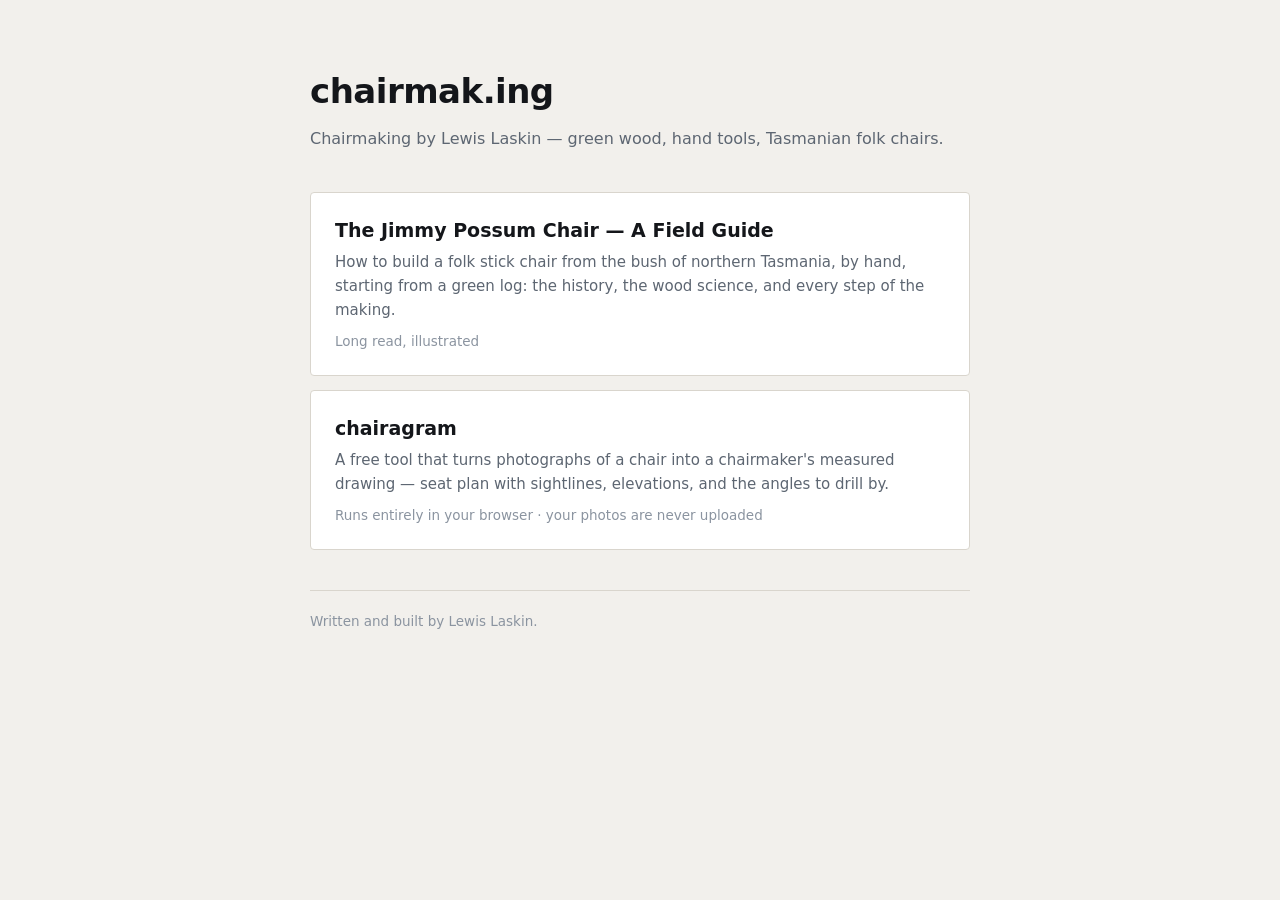
==== commit 60b9988a: "chairmak.ing: landing page at the root; guide moves to /jimmy-possum/, chairagram lands at /chairagr" ====
--- a/index.html
+++ b/index.html
@@ -3,1000 +3,87 @@
 <head>
 <meta charset="utf-8">
 <meta name="viewport" content="width=device-width, initial-scale=1">
-<title>The Jimmy Possum Chair — A Field Guide</title>
-<meta name="description" content="Build a Jimmy Possum chair — a folk stick chair from the bush of northern Tasmania — by hand, from a green log. History, wood science, and step-by-step technique by Lewis Laskin.">
+<title>chairmak.ing — Lewis Laskin</title>
+<meta name="description" content="Chairmaking by Lewis Laskin: a field guide to building the Jimmy Possum chair by hand, and chairagram, a free tool that turns photos of a chair into a measured drawing.">
 <link rel="canonical" href="https://chairmak.ing/">
-<link rel="icon" type="image/png" sizes="32x32" href="favicon-32.png">
-<link rel="apple-touch-icon" href="apple-touch-icon.png">
-<meta property="og:title" content="The Jimmy Possum Chair — A Field Guide">
-<meta property="og:description" content="Build a Jimmy Possum chair — a folk stick chair from the bush of northern Tasmania — by hand, from a green log. History, wood science, and step-by-step technique by Lewis Laskin.">
+<link rel="icon" type="image/png" sizes="32x32" href="/favicon-32.png">
+<link rel="apple-touch-icon" href="/apple-touch-icon.png">
+<meta property="og:title" content="chairmak.ing — Lewis Laskin">
+<meta property="og:description" content="A field guide to building the Jimmy Possum chair by hand, and a free tool that turns photos of a chair into a measured drawing.">
 <meta property="og:url" content="https://chairmak.ing/">
-<meta property="og:type" content="article">
-<meta property="og:image" content="https://chairmak.ing/media/og-image.jpg">
+<meta property="og:type" content="website">
+<meta property="og:image" content="https://chairmak.ing/jimmy-possum/media/og-image.jpg">
 <meta property="og:image:width" content="1200">
 <meta property="og:image:height" content="630">
 <meta name="twitter:card" content="summary_large_image">
-<meta name="twitter:image" content="https://chairmak.ing/media/og-image.jpg">
-<link rel="preload" as="image" href="media/hero-upside-down-armrest-1900.jpg" fetchpriority="high">
-<link rel="preconnect" href="https://www.googletagmanager.com">
-<!-- Google Analytics (GA4) -->
-<script async src="https://www.googletagmanager.com/gtag/js?id=G-LC83Z5YM96"></script>
-<script>
-  window.dataLayer = window.dataLayer || [];
-  function gtag(){dataLayer.push(arguments);}
-  try { if (localStorage.getItem('jp-cookie-consent') === 'declined') window['ga-disable-G-LC83Z5YM96'] = true; } catch (e) {}
-  gtag('js', new Date());
-  gtag('config', 'G-LC83Z5YM96');
-</script>
-<link rel="stylesheet" href="styles.css?v=10">
+<meta name="twitter:image" content="https://chairmak.ing/jimmy-possum/media/og-image.jpg">
+<style>
+/* A front door, not a website: paper, ink, one blue. Matches both projects. */
+:root {
+  --paper: #ffffff;
+  --bg: #f2f0ec;
+  --ink: #14161a;
+  --sub: #5d6672;
+  --faint: #8b94a0;
+  --rule: #d9d5cd;
+  --blue: #33628f;
+  --blue-soft: #eaf0f6;
+  --sans: system-ui, -apple-system, "Segoe UI", Helvetica, Arial, sans-serif;
+}
+* { box-sizing: border-box; }
+body {
+  margin: 0; padding: 64px 20px 72px;
+  font: 16px/1.6 var(--sans); color: var(--ink); background: var(--bg);
+  -webkit-text-size-adjust: 100%;
+}
+main { max-width: 660px; margin: 0 auto; }
+header { margin-bottom: 40px; }
+h1 { font-size: 34px; font-weight: 600; margin: 0 0 8px; letter-spacing: -0.015em; }
+header p { color: var(--sub); margin: 0; }
+a.card {
+  display: block; padding: 22px 24px; margin-bottom: 14px;
+  background: var(--paper); border: 1px solid var(--rule); border-radius: 4px;
+  text-decoration: none; color: inherit;
+}
+a.card:hover { border-color: var(--blue); background: var(--blue-soft); }
+a.card strong { display: block; font-size: 19px; font-weight: 600; margin-bottom: 5px; }
+a.card span { display: block; color: var(--sub); font-size: 15px; }
+a.card em { display: block; margin-top: 9px; color: var(--faint); font-size: 13.5px; font-style: normal; }
+footer {
+  margin-top: 40px; padding-top: 20px; border-top: 1px solid var(--rule);
+  color: var(--faint); font-size: 13.5px;
+}
+footer a { color: var(--sub); }
+@media (max-width: 480px) {
+  body { padding: 40px 16px 56px; }
+  h1 { font-size: 28px; }
+}
+</style>
 </head>
 <body>
-
-  <a class="skip" href="#main">Skip to guide</a>
-
-  <div class="topbar">
-    <div class="tb-side">
-      <button class="menubtn" id="menubtn" aria-label="Open section navigator" aria-expanded="false">☰ <span>Sections</span></button>
-      <span class="mark"><b>The Jimmy Possum Chair</b> <span class="long">· A Field Guide</span></span>
-    </div>
-    <div class="modetoggle" role="group" aria-label="Reading mode">
-      <button class="mode-opt is-active" id="mode-story" data-mode="story" aria-pressed="true" title="Full guide — history, prose, and detail">Story Mode</button>
-      <button class="mode-opt" id="mode-bench" data-mode="bench" aria-pressed="false" title="Condensed, bench-ready view — steps, tools, and diagrams">Bench Mode</button>
-    </div>
-    <div class="tb-side tb-right"></div>
-  </div>
-
-  <!-- ============ HERO ============ -->
-  <header class="hero" id="top">
-    <img class="hero-img" src="media/hero-upside-down-armrest-1900.jpg" width="1200" height="1600" fetchpriority="high" alt="An antique Upside Down Armrest stick chair against a deep navy museum wall on a honey-toned wood floor.">
-    <div class="veil"></div>
-    <div class="hero-inner">
-      <p class="kicker">A Step-by-Step Guide</p>
-      <h1>The Jimmy&nbsp;Possum Chair</h1>
-      <p class="tagline">JP Build Guide, start to finish.</p>
-      <p class="byline">Lewis Laskin</p>
-      <p class="hero-credit">Upside Down Armrest Chair, c.1900 (exhibit 13), QVMAG, Launceston, Tasmania. Photo: me, 2022.</p>
-    </div>
-    <div class="scroll-cue"><span>Scroll to begin</span><span class="arr">↓</span></div>
+<main>
+  <header>
+    <h1>chairmak.ing</h1>
+    <p>Chairmaking by Lewis Laskin — green wood, hand tools, Tasmanian folk chairs.</p>
   </header>
 
-  <div class="rail-scrim" id="scrim"></div>
+  <a class="card" href="/jimmy-possum/">
+    <strong>The Jimmy Possum Chair — A Field Guide</strong>
+    <span>How to build a folk stick chair from the bush of northern Tasmania, by hand,
+      starting from a green log: the history, the wood science, and every step of the making.</span>
+    <em>Long read, illustrated</em>
+  </a>
 
-  <div class="shell">
+  <a class="card" href="/chairagram/">
+    <strong>chairagram</strong>
+    <span>A free tool that turns photographs of a chair into a chairmaker's measured
+      drawing — seat plan with sightlines, elevations, and the angles to drill by.</span>
+    <em>Runs entirely in your browser · your photos are never uploaded</em>
+  </a>
 
-    <!-- ============ LEFT RAIL ============ -->
-    <aside class="rail" id="rail">
-      <div class="rail-inner">
-        <div class="progress-wrap">
-          <div class="progress-label">
-            <span id="prog-text">The Story</span>
-            <span class="pct" id="prog-pct">2%</span>
-          </div>
-          <div class="pbar"><i id="pbar-fill"></i></div>
-        </div>
-
-        <h2 id="toc-heading">Contents</h2>
-        <nav class="toc" id="toc" aria-labelledby="toc-heading">
-          <ol>
-            <li class="grp bench-hide" aria-hidden="true">Start Here</li>
-            <li class="bench-hide"><a href="#before" data-step="0" data-phase="Before you begin"><span class="num">·</span> Before You Begin</a></li>
-            <li class="grp bench-hide" aria-hidden="true">The Story</li>
-            <li class="bench-hide"><a href="#backwoods" data-step="0" data-phase="The Story"><span class="num">·</span> A Chair from the Backwoods</a></li>
-            <li class="bench-hide"><a href="#wood" data-step="0" data-phase="The Story"><span class="num">·</span> The Wood, and How to Read It</a></li>
-            <li class="grp" aria-hidden="true">Reference</li>
-            <li><a href="#tools" data-step="0" data-phase="Reference"><span class="num">·</span> Tools, Materials &amp; Cut List</a></li>
-            <li class="grp" aria-hidden="true">The Build</li>
-            <li><a href="#sec1" data-step="1"><span class="num">1</span> Splitting &amp; Riving</a></li>
-            <li><a href="#sec2" data-step="2"><span class="num">2</span> Shaving the Parts</a></li>
-            <li><a href="#sec2b" data-step="2"><span class="num">2b</span> Four-Square, Taper, Octagon</a></li>
-            <li><a href="#sec3" data-step="3"><span class="num">3</span> Laying Out the Seat</a></li>
-            <li><a href="#sec4" data-step="4"><span class="num">4</span> Drilling the Outer Back Sticks</a></li>
-            <li><a href="#sec5" data-step="5"><span class="num">5</span> Fitting Back Sticks &amp; Legs</a></li>
-            <li><a href="#sec6" data-step="6"><span class="num">6</span> Drilling the Arm for the Back Leg</a></li>
-            <li><a href="#sec7" data-step="7"><span class="num">7</span> Remaining Sticks &amp; the Comb</a></li>
-            <li><a href="#sec8" data-step="8"><span class="num">8</span> Final Shaping of the Parts</a></li>
-            <li><a href="#sec9" data-step="9"><span class="num">9</span> Assembly &amp; Leveling</a></li>
-            <li><a href="#sec10" data-step="10"><span class="num">10</span> Pinning, Wedging &amp; Finishing</a></li>
-            <li class="grp" aria-hidden="true">Finishing</li>
-            <li><a href="#saddling" data-step="0" data-phase="Finishing up"><span class="num">·</span> Saddling the Seat</a></li>
-            <li class="bench-hide"><a href="#gallery" data-step="0" data-phase="Finishing up"><span class="num">·</span> A Gallery of Authentic JPs</a></li>
-            <li class="bench-hide"><a href="#sources" data-step="0" data-phase="Finishing up"><span class="num">·</span> Sources &amp; Further Reading</a></li>
-          </ol>
-        </nav>
-
-        <div class="tools-note hidden" id="tools-note">
-          <h3>Tools for this section</h3>
-          <ul id="tools-list"></ul>
-        </div>
-      </div>
-    </aside>
-
-    <!-- ============ MAIN ============ -->
-    <main id="main" tabindex="-1">
-
-      <p class="bench-note">Bench mode: condensed steps only — story, gallery and sources are hidden. Switch to Story for the full guide.</p>
-
-      <!-- ===== BEFORE YOU BEGIN (disclaimer) ===== -->
-      <section id="before">
-        <p class="sec-label">Please Read First</p>
-        <h2 class="sec-title">Before You Begin</h2>
-        <p class="intro">Jimmy Possum chairmaking is a living folk tradition in Tasmania. I do not have any firsthand training or insights from the families who have passed this form down through the generations. This guide describes how I teach the JP chair in the United States — the opposite side of the world from where the living tradition continues today. There are many ways to make any chair, and I plan to add other JP chairmaking methods in future iterations of this site.</p>
-        <p>I also used an AI agent in the creation of this website — though that's not to say the words and processes aren't my own. AI helped flesh out some of my shorthand into full sentences, which I then edited. It helped me build the website, which I then edited. And it generated some of the crude drawings from my descriptions, which we then iterated together into something accurate and educational.</p>
-        <div class="callout caution">
-          <div class="co-head">Working safely</div>
-          <div class="co-body">This is hand-tool work, but it is not soft work. Wear eye protection whenever you strike steel on steel — a sledge on a wedge can throw chips. Keep your wedge heads dressed: grind off the mushroomed rim before it can shed a splinter of steel. With the drawknife, keep both hands on the handles, take strokes you can stop, and remember the blade travels toward you — let the shavehorse hold the work, not your free hand. If you take up the adze, set your feet so a missed blow lands in wood or air, never in shin. And when a log is being split or rolled, everyone who isn't swinging stands clear.</div>
-        </div>
-        <div class="callout">
-          <div class="co-head">Use &amp; rights</div>
-          <div class="co-body">This guide is free and made for educational purposes only. The text, diagrams, and photographs are © Lewis Laskin except where noted; quoted passages and archival images remain © their respective owners, all credited in the <a href="#sources">Sources</a> and reproduced here for education and commentary. Please don't redistribute it or monetize it in any way.</div>
-        </div>
-      </section>
-
-      <hr class="divider">
-
-      <!-- ===== A CHAIR FROM THE BACKWOODS ===== -->
-      <section id="backwoods">
-        <p class="sec-label">The Story</p>
-        <h2 class="sec-title">A Chair from the Backwoods</h2>
-        <p class="intro">This guide will teach you to build a Jimmy Possum chair — a folk armchair born in the bush of northern Tasmania in the late nineteenth century. You will start with a log, not a board: split it with wedges, rive it into parts with a froe, and shave those parts on a shavehorse with a drawknife.</p>
-        <figure class="fig-plate caption-block">
-          <img src="media/fig-anatomy.svg" width="1600" height="1642" loading="lazy" decoding="async" alt="Labeled diagram of the chair: crest (comb) on top, back sticks, arms, slab seat, and legs — the legs pass through the seat and continue up into the arms, wedged proud.">
-          <figcaption>The parts of the chair: crest (comb), back sticks, arms, slab seat, and legs. The signature joint — legs passing through the seat and on into the arms, locked with wedges — is what makes a Jimmy Possum a Jimmy Possum.</figcaption>
-        </figure>
-
-        <h3 class="sub">Who was Jimmy Possum?</h3>
-        <p>Nobody is quite sure. The name belongs both to the chair and mythical maker in Deloraine, Tasmania round about the late 19th century. The most careful account we have comes from a 1978 catalogue produced by students at the Tasmanian School of Art, who spent five months tracking down surviving chairs and the stories attached to them. They were frank about how little is certain:</p>
-        <blockquote class="pq">
-          <p>After considerable research, the identity of Jimmy Possum remains an enigma. Although often talked about and referred to, he persists as a shadowy figure; his name, age and background as yet unconfirmed.</p>
-          <cite>“Chairs made by Bush Carpenters in Tasmania,” Tasmanian School of Art, 1978</cite>
-        </blockquote>
-        <p>The legend comes from the catalogue's informants, who describe “an old man with a long white beard” living around Deloraine, Chudleigh, or Mole Creek from the 1890s until about 1910. He was said to live in, or against, a hollow tree. There he made his chairs, “often painted green or grey,” and sold them for two shillings and sixpence. Reading the catalogue, it is hard not to suspect that “Jimmy Possum” was less one man than a name that gathered up the work of several.</p>
-        <p>What is not in doubt is the chair. Its defining feature is structural and unmistakable:</p>
-        <blockquote class="pq tight">
-          <p>The legs protrude through the slab seat to support the arms and are secured with wooden wedges.</p>
-          <cite>Tasmanian School of Art catalogue, 1978</cite>
-        </blockquote>
-        <figure class="photo">
-          <img src="media/history-tsa-catalogue-pair.jpg" width="1000" height="998" loading="lazy" decoding="async" alt="Scanned catalogue page: two stick-back chairs photographed side by side.">
-          <figcaption>A pair of stick-back chairs attributed to Jimmy Possum — note the legs. Catalogue page © 1978 Tasmanian School of Art; photographer uncredited; reproduced at reduced size for education and commentary.</figcaption>
-        </figure>
-
-        <h3 class="sub">An unbroken tradition of the Meander Valley</h3>
-        <p>In 2022 the Queen Victoria Museum &amp; Art Gallery (“QVMAG”) in Launceston mounted “Jimmy Possum: An Unbroken Tradition,” gathering more than fifty of the best examples from the 1870s to the 2010s. The photographs of antique chairs in this guide are ones I took at the show.</p>
-        <blockquote class="pq">
-          <p>The Jimmy Possum chair-making tradition is like no other in the country, as it is bound to a small region of northern Tasmania, where the people of the Meander Valley started and continued the tradition.</p>
-          <cite>Queen Victoria Museum &amp; Art Gallery, “Jimmy Possum: An Unbroken Tradition,” 2022</cite>
-        </blockquote>
-        <figure class="photo">
-          <img src="media/history-greenhill-small-chair.jpg" width="900" height="1200" loading="lazy" decoding="async" alt="A small chair in worn green house paint, on a museum platform.">
-          <figcaption>The Small Greenhill Chair (exhibit 2) by George Greenhill, in reclaimed timber and house paint. Photo: me, QVMAG, Launceston, 2022.</figcaption>
-        </figure>
-        <p>Much of what we now know comes from Dr. Mike Epworth, who first encountered the tradition in the 1990s. The exhibition traced the chair through the maker families of the Meander Valley — the Larcombes, Michael Cook, the McMahons, the Cubits, the Kings — and back to a man named George Greenhill.</p>
-        <p>Greenhill (1850–1937) of Westbury made some of the earliest documented chairs in the style at his property, Egmont. One of the loveliest objects in the show is his 1886 farm journal, open to a single line:</p>
-        <blockquote class="pq tight">
-          <p>Wet day, made chair for wife, white sow had eight pigs.</p>
-          <cite>George Greenhill, farm journal, 1886 (QVMAG exhibition)</cite>
-        </blockquote>
-        <p>The curators believe that entry records the making of his famous Six-legged Chair. Distracted by the new wife and eight piglets, Greenhill drilled the back rungs in the front of the seat instead of the rear, then added extra legs to make it right. Chairmaker perfect.</p>
-
-        <h3 class="sub">A folk chair, like the backwoods chairs of Appalachia</h3>
-        <p>It helps to see the Jimmy Possum not as an anomaly but as Tasmania's version of something that appears wherever people make their own furniture from the trees around them. In the southern Appalachian mountains, a similar impulse resulted in the post-and-rung “settin' chair,” a tradition Andy Glenn documents in <i>Backwoods Chairmakers</i>. The parallels are striking. Glenn found that the chair went by many names and resisted a single one:</p>
-        <blockquote class="pq">
-          <p>I heard the chair called a split bottom, common chair, mule ear, settin' chair, ladderback, hickory bottom, woven chair or mountain chair. Or, as one maker put it, “It's simply a chair.”</p>
-          <cite>Andrew D. Glenn, Backwoods Chairmakers (Lost Art Press, 2023)</cite>
-        </blockquote>
-        <p>The Tasmanian researchers had the same trouble naming theirs. They ran through “cottage, country, bush, amateur, hand-made, primitive, rustic, kitchen” before allowing, a little reluctantly, that “primitive” came closest to describing the chairs' nature. Both traditions describe chairs that are, in the catalogue's words, “essentially one-off pieces, often crudely wrought, generally independent of most traditional designs, and originating in rural rather than urban areas. The maker's approach is unpretentious, the style unsophisticated and any innovations may be the result of circumstance rather than formal training.”</p>
-        <p>Both traditions also benefit from the same trick of physics — a moisture difference between the two parts of a joint. The piece with the hole, the mortise, goes together wetter than the tenon. As the parts reach equilibrium, the hole shrinks and the tenon swells. Presto — an airtight joint, as long as the moisture differential isn't so high that the mortised part cracks under pressure. Do it the other way around and you get the opposite result: a wet tenon shrinks away from the hole as it dries, and the joint goes loose. The chair falls apart.</p>
-        <h3 class="sub">What you are about to do</h3>
-        <p>The build runs in a logical arc, and this guide follows it section by section. You will split the log and rive your parts (Section 1), shave them to shape (2), and take each part to four-square, taper, and octagon before setting it all aside to dry (2b). Then you lay out the seat (3) and build the chair in your hands: drill the outer back sticks through seat and arm together (4), fit the back sticks and legs (5), drill the arm for each leg (6), fit the remaining sticks and the comb (7), bring every part to its finished shape (8), assemble and level (9), and pin and wedge (10). If you like, saddle the seat for comfort (Extras).</p>
-        <div class="callout tip">
-          <div class="co-head">A word on this chair's construction</div>
-          <div class="co-body">Unlike chairs made to plans, which are shaved, drilled, and cut to prescribed dimensions and angles, this folk chair's dimensions evolve as you go. A JP chair's legs <strong>rake</strong> (lean front to back) but do not <strong>splay</strong> (lean out to the side), there are no compound angles. Rather than using jigs or templates, we'll determine some angles and drilling locations off the work as it grows. It's the farmer's method: simple, resourceful, and very much in the spirit of the bush carpenters who invented it.</div>
-        </div>
-        <p>This guide shows the steps to making a JP chair the same way I teach it in class. It describes ideal materials and predictable choices at each step. Where the old chairs did something different, you'll find an occasional <strong>Historic JP variation</strong> note; where the folk tradition invites you to make do with what you have, you'll find a <strong>Folk approach</strong> note. Take or leave them as you like. There are many ways to build this chair — this is just one.</p>
-        <p>Throughout, the dimensions and sequence are one proven recipe — adjust them to the chair you want. Make your backsticks longer. Or shorter. Make a bench. Put an extra crest on top. Carve something cool on the arms. Seats could be deeper; legs could have rockers! Maybe you need a JP writing desk?</p>
-      </section>
-
-      <hr class="divider">
-
-      <!-- ===== THE WOOD ===== -->
-      <section id="wood">
-        <p class="sec-label">The Story</p>
-        <h2 class="sec-title">The Wood, and How to Read It</h2>
-        <p class="intro">A chair is limited by the log it comes from. This stock build starts with a clear, straight-grained oak log and rives most parts from it. Here is what to look for and why.</p>
-
-        <h3 class="sub">Why green wood</h3>
-        <p>Freshly felled “green” wood is full of moisture, which makes it easier to split and shape with hand tools. A lot of the cost of lumber is the processing and drying, so logs cost far less in terms of $/volume of wood. You also get to use wood with a story: species that aren't sold commercially, a tree from a family home, something rustic with bug holes, or wood with wavy grain.</p>
-        <h3 class="sub">Riving and the radial face</h3>
-        <p>Splitting and shaving green wood is more than nostalgia. Riven parts follow the wood's long fibers unbroken, giving them maximum strength — challenging to achieve with lumber and power tools. Riving works radially: you split the log in half through the center, then into quarters, eighths, and so on (depending on the size of the tree). Each split runs center-to-bark along the rays, so each part comes off the log with a true radial face already on it. On a big log you'll split well past quarters; once the pieces get small, you'll also split tangentially along the growth rings to get down to size.</p>
-        <figure class="fig-plate caption-block">
-          <img src="media/fig-rive-radially.svg" width="1600" height="923" loading="lazy" decoding="async" alt="A log end split in stages: whole, halved through the pith, quartered, then riven into billets along the rays.">
-          <figcaption>Rive radially — halve through the pith, quarter, then split billets along the rays. Shave the way the grain lies, like petting a cat.</figcaption>
-        </figure>
-
-        <h3 class="sub">Reading the grain: radial and tangential</h3>
-        <p>Look at the end of a log and you see growth rings circling the pith, with faint radial lines — the medullary rays — running outward like spokes. These two directions give a part its two kinds of face. A radial face lies along a ray, square to the rings, and its grain reads as straight parallel lines. A tangential face lies across the rings, and its grain reads as nested “cathedral” arches.</p>
-        <figure class="fig-plate caption-block">
-          <img src="media/fig-grain.svg" width="1600" height="1078" loading="lazy" decoding="async" alt="A log end with growth rings and rays, and a riven billet showing its radial face with straight grain lines and its tangential face with cathedral arches.">
-          <figcaption>Radial faces read as straight lines; tangential faces read as “cathedrals.”</figcaption>
-        </figure>
-        <p>For the standard chair, orient the wide faces of the arms and crest radial — the broad 2½″ face of an arm lying on the ray. Radial faces are more stable, move less, and present cleaner grain to the eye. Alexander's instruction for every part is simply to start with the radial face and work from there. The legs and back sticks, being roughly square, end up with a radial face on two sides and tangential on the other two.</p>
-        <h3 class="sub">How the wood moves</h3>
-        <p>A little wood science pays off later, at the joints. “Green” means the wood is above its fiber-saturation point — the cells are still full of free water. That water leaves first as the wood dries, and while it does, nothing shrinks. Only when the cell walls themselves start giving up their bound water does the wood shrink and stiffen. And it does not shrink evenly: a face that runs along the growth rings (tangential) moves about twice as much as one that runs along a ray (radial). That one fact sits behind a lot — why a round log checks as it dries, why a square billet dries a little lopsided, and why the chair's joints lock. Set a dry tenon into a wetter mortise, and as the mortise gives up its water it shrinks down hard around the tenon.</p>
-        <figure class="fig-plate caption-block">
-          <img src="media/fig-wood-anatomy.svg" width="1600" height="1067" loading="lazy" decoding="async" alt="End-grain view of oak naming pith, rays, growth rings, sapwood and heartwood, with a magnified ring showing porous earlywood over dense latewood, and panels showing a square drying oblong and a check opening along a ray because tangential shrinks about twice as much as radial.">
-          <figcaption>How oak is built and how it moves: rays, rings, and the tangential face that shrinks about twice as much as the radial.</figcaption>
-        </figure>
-
-        <h3 class="sub">Choosing the log</h3>
-        <p>For the standard build, seek clear, straight-grained oak with no knots, twist, or rot in the lengths you need — it is the most predictable to read and the easiest to work. As Glenn notes, “straight-grained material works easier with hand tools.” One good log holds an entire chair — everything but the seat, which must go together dry (more on sourcing that in Section 3).</p>
-        <div class="callout historic">
-          <div class="co-head">Historic JP variation</div>
-          <div class="co-body">Surviving Jimmy Possum chairs were rarely made from picture-perfect stock. The Tasmanian makers used whatever wide timber was on hand — blackwood, myrtle, even recycled boards from packing cases for the seats — and many show an off-center pith or a bit of character. The chair tolerates it.</div>
-        </div>
-        <div class="callout folk">
-          <div class="co-head">The folk approach</div>
-          <div class="co-body">Ideal is not required. Irregular, figured, or even knotted wood is harder to split and shave, but it can make a really interesting chair — and as long as you split and shave along the undulating fibers, the result is unique and just as strong as a straight-grained one. Bug holes, an off-center pith, a little twist, a rustic streak: all welcome, all part of the story. Knots are the one real fight, since they throw a split off course; if you can, leave enough length to cut the knot off, or saw that part out on the bandsaw rather than riving through it.</div>
-        </div>
-      </section>
-
-      <hr class="divider">
-
-      <!-- ===== TOOLS, MATERIALS & CUT LIST ===== -->
-      <section id="tools">
-        <p class="sec-label">Reference</p>
-        <h2 class="sec-title">Tools, Materials &amp; the Cut List</h2>
-        <p class="intro">The whole build at a glance, the tools you'll reach for, and the sizes to rive your parts to. This is the bench-reference layer — the condensed companion to the story and the steps.</p>
-
-        <h3 class="sub">The whole build, in order</h3>
-        <div class="glance">
-          <ol>
-            <li><b>Split &amp; rive</b> the log into parts.</li>
-            <li><b>Shave</b> arms and legs to four-square; <b>taper</b> the legs; <b>octagonalize</b> all sticks; set aside to dry.</li>
-            <li><b>Lay out the seat</b> (lines 1½″ in from each edge).</li>
-            <li><b>Drill the outer back sticks</b> through the seat <em>and</em> arm together.</li>
-            <li><b>Tenon &amp; fit the back sticks</b> into the arms.</li>
-            <li><b>Drill &amp; fit the front legs</b> (90°), then the <b>back legs</b> (raked).</li>
-            <li><b>Mark, then drill the arm</b> for each leg; assemble.</li>
-            <li><b>Fit the remaining back sticks;</b> drill and fit the <b>comb</b>.</li>
-            <li><b>Level the legs</b>, set the recline, and <b>pin / wedge</b> as needed.</li>
-          </ol>
-        </div>
-
-        <h3 class="sub">Tool kit</h3>
-        <div class="toolkit">
-          <div class="tk">
-            <h4>Core</h4>
-            <ul>
-              <li>Froe</li><li>Mallet / froe club</li><li>Splitting wedges</li><li>Sledgehammer</li><li>Drawknife</li><li>Marking gauge</li><li>T-bevel (bevel gauge)</li><li>Saw</li><li>Bench chisel</li><li>Hand brace &amp; bits</li><li>Dividers</li><li>Split-head hammer</li><li>Steel ruler</li><li>Handplane</li><li>Pencil &amp; half-pencil (a carpenter's pencil planed to half thickness)</li><li>Clamps</li><li>Glue</li><li>12″ square</li>
-            </ul>
-          </div>
-          <div class="tk">
-            <h4>Optional</h4>
-            <ul>
-              <li>Card scraper</li><li>Spokeshaves</li><li>Block plane</li><li>Adze</li><li>Inshave / scorp</li><li>Travisher</li><li>Coping saw</li><li>Reamer</li><li>Trenails / dowels</li>
-            </ul>
-          </div>
-        </div>
-
-        <h3 class="sub">Cut list — drawknife build</h3>
-        <table class="cutlist">
-          <caption>Add ⅛″ to thickness &amp; width of all green parts for shrinkage. Use a dry seat, never green. Arms and crest take a radial face on their wide dimension. Inches.</caption>
-          <thead>
-            <tr><th scope="col">Part</th><th scope="col">Qty</th><th scope="col">Green (rough)</th><th scope="col">Dried &amp; dimensioned</th></tr>
-          </thead>
-          <tbody>
-            <tr><th scope="row">Back sticks</th><td>4+</td><td>1⅛ × 1⅛ × 30</td><td>1 1⁄16 × 1 1⁄16 × 30</td></tr>
-            <tr><th scope="row">Legs</th><td>4</td><td>1⅞ × 1⅞ × 30</td><td>1¾ × 1¾ × 30</td></tr>
-            <tr><th scope="row">Arms</th><td>2</td><td>2¾ × 1¼ × 24</td><td>2½ × 1⅛ × 24</td></tr>
-            <tr><th scope="row">Crest / comb</th><td>1</td><td>1⅝ × 1¼ × 24</td><td>1½ × 1⅛ × 24</td></tr>
-            <tr><th scope="row">Seat</th><td>1</td><td>— (use dry)</td><td>16 × 24 × 1½</td></tr>
-          </tbody>
-        </table>
-        <p>Four or five back sticks is typical; fewer sticks means make them thicker.</p>
-        <p>The seat is the one part that doesn't come from your log: buy a kiln-dried slab, glue one up from dry boards, or rive and sticker a seat blank a season ahead so it's dry when you need it.</p>
-      </section>
-
-      <hr class="divider">
-
-      <!-- ===== SECTION 1 ===== -->
-      <section id="sec1" class="build">
-        <p class="sec-label">Section 1</p>
-        <h2 class="sec-title">Splitting the Log &amp; Riving the Parts</h2>
-        <p class="sec-goal"><b>Goal:</b> Straight, long-fibered billets for every part.</p>
-        <div class="bench-card">
-          <p class="bc-head">Split</p>
-          <ol>
-            <li>Halve the whole log first — the fresh face reveals hidden knots.</li>
-            <li>Buck into ~36″+ lengths; cut out knots.</li>
-            <li>Score the end grain pith-to-bark; start a narrow wedge, then a splitting wedge.</li>
-            <li>Leap-frog wedges down the log; gluts to widen; roll it to free a pinched back.</li>
-            <li>Quarter each half; pare away the juvenile wood at the pith.</li>
-            <li>On a big log, keep splitting — eighths, sixteenths, finer. Radial first; switch to tangential once pieces get narrow.</li>
-          </ol>
-          <p class="bc-head">Rive</p>
-          <ol>
-            <li>Set the billet in the brake. Seat the froe centered in the end grain; strike with the club.</li>
-            <li>Lever the handle to open the split; keep equal mass both sides; lever toward the thick side to correct a wander.</li>
-            <li>Rive everything oversize <b>(+⅛″)</b>. Split arms &amp; crest so the wide face is radial.</li>
-          </ol>
-        </div>
-        <p class="intro">This is where a chair begins: not by cutting wood, but by separating it along the lines the tree already grew. Splitting reduces the log to manageable quarters; riving with a froe divides those quarters into the billets from which every part is shaped.</p>
-
-        <h3 class="sub">Splitting with sledge and wedge</h3>
-        <figure class="fig-plate caption-block">
-          <img src="media/fig-score-wedge-leapfrog.svg" width="1600" height="996" loading="lazy" decoding="async" alt="A scored line runs pith to bark on the end grain; numbered wedges walk down the log as the crack opens.">
-          <figcaption>Score pith-to-bark, start a wedge, then leap-frog wedges along the opening crack.</figcaption>
-        </figure>
-        <p>Start by splitting the whole log in half lengthwise, if you can — a habit Andy Glenn recommends in <i>Backwoods Chairmakers</i>. Beyond halving the stock, the fresh split face does something useful: it reveals any large knots hiding inside, so you can plan around them. With the interior in view, buck the halves into rough part-lengths — about 36″ and up — cutting out knots as you go. Quarter each half, then get rid of the crappy juvenile wood near the pith before splitting any further. If you can't split it off, at least beat it up with an axe so that it doesn't affect your future splits as much.</p>
-        <figure class="fig-plate caption-block">
-          <img src="media/fig-quarter-juvenile.svg" width="1600" height="688" loading="lazy" decoding="async" alt="A quarter log in side view: wiggly pith along the top, wavy juvenile grain beneath it, straight heartwood below, and a steel wedge driven into a growth ring at the end to split the juvenile wood off.">
-          <figcaption>Wedge into a growth ring at the end of the quarter and split off the juvenile wood near the pith.</figcaption>
-        </figure>
-        <p>With a big log, quarters are often still too heavy to handle and too fat to rive. Keep going. Split the quarters into eighths. These first splits are radial — pith-to-bark, along the rays — which is what gives each part its strong radial face. But once the wedges of wood get narrow, a radial split has little width left to take. At that point switch to splitting tangentially, along a growth ring, to peel a piece down to billet size.</p>
-        <div class="callout tip">
-          <div class="co-head">Plan the whole log</div>
-          <div class="co-body">For a full chair from one log, it pays to plan before you split. Galbert works from a rough cutlist: on the end grain he pencils a grid of about 1″ squares from the bark in toward the pith, then splits to it. Two things fall out of that — you get a whole chair's worth of parts from one log with little waste, and by aiming for squarish pieces instead of skinny ones, every split runs more evenly. A squarish billet halves true; a thin one wanders.</div>
-        </div>
-        <p>To make a split, follow the procedure Drew Langsner lays out step by step in <i>Country Woodcraft</i>. Begin at the end grain: score a line from the pith out to the bark — if the log already shows a radial check, follow it. Drive a narrow starting wedge into the scored line with the sledge. When the crack begins to open, switch to a standard splitting wedge and drive it until the crack travels along the length. Then comes his technique that makes long logs manageable:</p>
-        <blockquote class="pq">
-          <p>Continue leap-frogging to the end of the log. Use gluts to further open the crack… Gluts must be placed so that they won't intercept interior cross fibers — they will split apart if driven into cross fibers.</p>
-          <cite>Drew Langsner, Country Woodcraft: Then &amp; Now (Lost Art Press, 2020)</cite>
-        </blockquote>
-        <p>In other words: as each wedge frees itself behind the advancing crack, move it ahead of the others, walking the split down the log. Gluts — large wooden wedges — widen the gap behind the steel. When interior cross fibers are preventing the log from opening, brute force is not the answer. Use a hatchet, framing chisel, hewing axe, or even a chainsaw to separate the fibers.</p>
-        <div class="callout tip">
-          <div class="co-head">Sledge and wedge, or froe?</div>
-          <div class="co-body">Sledge and wedge is the tool for anything bigger than about 4″ × 4″. Once a piece is down near that size, the froe takes over — it gives you the control to rive accurate billets, which brute wedges cannot.</div>
-        </div>
-
-        <h3 class="sub">Riving with the froe</h3>
-        <p>Once you have smaller billets, you switch tools. Splitting opens a log; riving is controlled splitting.</p>
-        <figure class="fig-plate caption-block">
-          <img src="media/fig-froe-seat-lever.svg" width="1600" height="1067" loading="lazy" decoding="async" alt="Side view: a horizontal billet in a riving brake, the froe blade across its end grain with the handle running parallel to the billet, the club striking the blade in, and a dotted arc showing the handle levering up and down.">
-          <figcaption>Seat the froe in the end grain with the club; lever the handle to open and steer the split.</figcaption>
-        </figure>
-        <h4 class="subsub">How to rive</h4>
-        <p>Set your billet in a riving brake — Langsner's “old English woodlands word for any device that holds your material in place while you do something to it.” His favorite is a forked sapling, which “self-binds” when you lever against it. <a href="https://www.popularwoodworking.com/article/give-brake-make-riving-brake/" target="_blank" rel="noopener">Follansbee</a> and <a href="https://chairnotes.blogspot.com/2008/04/riving-brake.html" target="_blank" rel="noopener">Galbert</a> have each written up their own brake designs — both worth a look before you build one.</p>
-        <p>With the blade buried, set the club down and use the long froe handle as a lever, twisting and prying to open the split. The single most important habit is Alexander's cardinal rule: riving works best with equal mass on both sides of the froe. When the split starts to wander toward the thinner side, lever the froe handle toward the thicker side to draw it back — Alexander's “tic-tic-tic, and you're back on track.” The tension side of the brake encourages run-out — Langsner's observation — so let the wood guide you and correct early.</p>
-        <div class="callout tip">
-          <div class="co-head">When a split fights you</div>
-          <div class="co-body">Two more from Galbert. First: when a split wanders, it is not more muscle on the froe that saves it — it is evening out how the two sides curve. Ease the bend back until the two halves mirror each other and the split runs straight again. Second: if you are riving uneven parts and the split keeps running off, a strap or lever that pins the lighter side down at the brake holds it in line while you work — the cure for exactly the split that will not behave.</div>
-        </div>
-        <div class="callout caution">
-          <div class="co-head">Caution</div>
-          <div class="co-body">Alexander warns: “An errant blow from a riving tool creates an irreparable plane of weakness down the long fibers below.” Her advice: seat the blade carefully and firmly before you strike. “Good straight, long-fibered stock,” she adds, “is a precious gift and not to be wasted.”</div>
-        </div>
-        <p>Rive everything oversize, remembering the roughly-⅛″ green allowance. Wide stock — the arms and crest — should be split so their broad faces fall on the ray (radial). Rive a few extra of every part; some will reveal flaws, and the spares become practice stock. If you can't get to your rived parts soon, bag them to slow their drying.</p>
-        <div class="callout why">
-          <div class="co-head">Why rive instead of saw?</div>
-          <div class="co-body">A saw cuts straight through fibers regardless of how they run; a split follows them. Riven parts therefore have continuous, unbroken grain from end to end — the source of a stick chair's surprising strength at light weight. It is also simply faster and quieter than milling, and it lets you take the best parts from a log by eye.</div>
-        </div>
-      </section>
-
-      <hr class="divider">
-
-      <!-- ===== SECTION 2 ===== -->
-      <section id="sec2" class="build">
-        <p class="sec-label">Section 2</p>
-        <h2 class="sec-title">Shaving the Parts with a Shavehorse &amp; Drawknife</h2>
-        <p class="sec-goal"><b>Goal:</b> Read the grain; shave clean, flat faces with the drawknife.</p>
-        <div class="bench-card">
-          <ol>
-            <li>Sit astride the horse, clamp with your feet, pull the drawknife <b>bevel-down</b> in long strokes.</li>
-            <li>Flip the part end-for-end to reach what was hidden under the jaw.</li>
-            <li>Shave the way the grain lies — <b>like petting a cat</b>. If it tears or chatters, flip and cut the other way.</li>
-            <li><b>Skew</b> the blade (angle it to the stick) and <b>slice</b> (draw it sideways) for a flatter, easier cut.</li>
-            <li>Crisp off the knife — little or no sanding needed.</li>
-          </ol>
-        </div>
-        <p class="intro">With a pile of riven billets, you move to the shavehorse — the foot-clamped bench that frees both hands for the drawknife. This is where most of the build's hours are spent.</p>
-
-        <h3 class="sub">The shavehorse and the drawknife</h3>
-        <figure class="fig-plate caption-block">
-          <img src="media/fig-shavehorse.svg" width="1600" height="996" loading="lazy" decoding="async" alt="A shavehorse in side view: foot treadle below, pivoting dumbhead jaw gripping the stick, drawknife pulled toward the sitter.">
-          <figcaption>You sit astride the horse, clamp the work with your feet, and draw the knife toward you.</figcaption>
-        </figure>
-        <p>A shavehorse holds the part in a pivoting wooden jaw — the “dumbhead” — that grips harder as you press the treadle harder. Sit astride it, work projecting toward you, and pull the drawknife in long, slicing strokes, bevel down. To shave the section hidden under the jaw, flip the part end-for-end and carry on. Shaving the whole chair this way traces to Jennie Alexander, who was kept from a lathe at a 1978 demonstration, shaved her parts instead, and never went back.</p>
-
-        <div class="callout tip">
-          <div class="co-head">One knife, held low</div>
-          <div class="co-body">This guide works the drawknife bevel-down throughout — the blade in line with the handles — so you learn everything with one setup. However you hold it, keep your index fingers riding at or below the cutting edge; that low grip is what lets the tool track the fibers instead of diving into them.</div>
-        </div>
-
-        <h3 class="sub">Roughing and refining</h3>
-        <p>The drawknife does two different jobs, and it pays to name them. First you rough: peel the wood down fast to an even fiber level. Then you refine: bring that even shape to a smooth, finished surface. Peter Galbert, in <i>Chairmaker's Notebook</i>, draws the same line and calls it carving versus shaving — roughing and refining is how I think of it at the bench.</p>
-        <p>Picture the fibers rising out of a face like a low hillside. To rough, cut into the hillside: the blade catches the rising fibers and peels them off, down to one continuous, even layer. It is really just a controlled split, so the surface comes off a little torn — and that is fine, because you are setting the shape and the fiber level, not the finish. This is where the wood comes off fast. One trick worth stealing from Galbert: the torn fibers left where the knife lifts out of the cut mark the level to work back to on your next pass.</p>
-        <figure class="fig-plate caption-block">
-          <img src="media/fig-rough-refine.svg" width="1600" height="953" loading="lazy" decoding="async" alt="Two bevel-down drawknife strokes side by side: roughing bites into the rising fibers and peels down to an even level, leaving torn fibers that mark the next pass; refining rides over the fibers the way they lie, leaving a smooth surface.">
-          <figcaption>Rough into the hillside to peel down to an even fiber level; refine with the grain for a smooth finish.</figcaption>
-        </figure>
-        <p>Once the shape is even, refine with the grain — the way the fibers lie, like petting a cat. Shave the way they lie and they smooth down and the blade slices clean; shave against them and they lift, catch, and tear. Riven fibers rarely run dead parallel to a face, so the lay can switch partway along a part or across a knot. When a refining cut starts to tear, you have found a spot where the fibers turn — stop, flip the part end-for-end, and come back the other way.</p>
-        <p>Not sure which way is which on a fresh billet? Take a light pull each direction. The way that catches and starts to dig is into the hillside — rough that way. The way that glides is with the grain — refine that way.</p>
-        <h4 class="subsub">Three cuts, one knife</h4>
-        <p>Roughing, refining, and fitting are the same bevel-down knife held three ways — the difference is your angle, your grip, and which part of your body drives the cut. To rough, drop the handles so the edge bites, take a thick peel, and drive from your shoulders with your body leaning in. To refine, raise the handles a touch so the knife rides up and out, skew the blade, and take long light pulls from the forearms. To fit — dialing a tenon to its hole — go feather-light with a hard skew for the finest cut, moving from the fingers and wrists. You are shaving tenths now, not shapes.</p>
-        <figure class="fig-plate caption-block">
-          <img src="media/fig-three-cuts.svg" width="1600" height="991" loading="lazy" decoding="async" alt="Three panels of a seated figure at the shavehorse with a bevel-down drawknife: roughing with handles down driving from the shoulders, refining with handles up and a skewed blade from the forearms, and fitting feather-light from the wrists.">
-          <figcaption>Three cuts from one bevel-down knife: rough heavy from the shoulders, refine light from the forearms, fit feather-light from the wrists.</figcaption>
-        </figure>
-        <p>Two more habits make every cut cleaner. Skew the blade — hold it at an angle to the part rather than square across it. And slice — draw the knife sideways as you pull. Both lower the effective cutting angle and put more edge on the wood: flatter surface, cleaner cut, less effort. Just as you slice, not chop, a tomato, slice the wood using the entire length of the drawknife edge.</p>
-        <div class="callout tip">
-          <div class="co-head">Sharpening the point</div>
-          <div class="co-body"><span class="co-title">A finish, not just a shape.</span>Surfaces straight off a sharp drawknife need little or no sanding. The faceted, tooled surface is part of the chair's look and feel — and warmer to the touch than sanded wood.</div>
-        </div>
-      </section>
-
-      <hr class="divider">
-
-      <!-- ===== SECTION 2b ===== -->
-      <section id="sec2b" class="build">
-        <p class="sec-label">Section 2b</p>
-        <h2 class="sec-title">Four-Square, Taper, Octagon</h2>
-        <p class="sec-goal"><b>Goal:</b> Tapered legs and octagonal sticks, set aside to dry.</p>
-        <div class="bench-card">
-          <p class="bc-head">Four-square</p>
-          <ol>
-            <li>Shave the radial face flat &amp; straight; then an adjacent face square to it.</li>
-            <li>Shave the remaining two faces square and to size.</li>
-            <li>Work all four faces in rotation; watch for a bell-bottom.</li>
-          </ol>
-          <p class="bc-head">Taper &amp; octagon</p>
-          <ol>
-            <li>Taper each leg to <b>1″</b> at the top, starting <b>20″</b> down — keep it four-sided.</li>
-            <li>Octagonalize every stick — equal facets, never bell-bottomed.</li>
-            <li>Set aside to dry: tenons dry <b>hard</b>; the seat (mortise) can go together a little wetter.</li>
-          </ol>
-        </div>
-        <p class="intro">Shaving is not random whittling. Each leg and back stick goes from rough billet, to two adjacent faces, to a true square — then the legs get tapered and every stick gets knocked into an octagon. Then it all goes aside to dry.</p>
-        <figure class="fig-plate caption-block">
-          <img src="media/fig-four-stages-octagon.svg" width="1600" height="718" loading="lazy" decoding="async" alt="Four cross-sections side by side: rough billet, two adjacent faces, true square, octagon.">
-          <figcaption>The four stages: rough riven billet → two adjacent faces → four-square → octagon.</figcaption>
-        </figure>
-
-        <h3 class="sub">Shave to four-square</h3>
-        <h4 class="subsub">First face, second face</h4>
-        <p>Start with the radial face. Shave it dead flat and straight. Alexander's test: hold it against a known flat surface — the long fibers should exit only at the ends of the stick, never out the side. A fiber running out the side means the face isn't following the grain. Then shave an adjacent face flat, straight, and square to the first.</p>
-        <h4 class="subsub">Square it</h4>
-        <p>Shave the remaining two faces square, bringing the part to a true square at the target dimension. Work all four faces in rotation rather than finishing one at a time, and watch for what Alexander calls a “bell-bottom” — the end that shaves easier ends up thinner than the rest.</p>
-        <div class="callout tip">
-          <div class="co-head">Technique</div>
-          <div class="co-body"><span class="co-title">Same three moves as always.</span>With the grain (pet the cat), skew the blade, slice as you pull. If a cut tears, flip the part end-for-end.</div>
-        </div>
-
-        <h3 class="sub">Taper the legs (while still four-sided)</h3>
-        <p>Before octagonalizing, taper the legs — to 1″ at the top, starting 20″ down. Keep the leg four-sided while you do it: a taper is faster to judge and cut on flat faces than on round ones. (Alexander's observation: a dead-straight taper reads slightly concave to the eye, and therefore weak; a hair of convexity looks right. Practice on scrap first.)</p>
-        <figure class="fig-plate caption-block">
-          <img src="media/fig-taper-legs.svg" width="1600" height="747" loading="lazy" decoding="async" alt="A leg drawn full length: full 1¾-inch thickness at the foot, tapering over the top 20 inches to 1 inch.">
-          <figcaption>Taper to 1″ at the top, starting 20″ down — while still four-square.</figcaption>
-        </figure>
-
-        <h3 class="sub">Octagonalize, then dry</h3>
-        <p>Now knock every stick — legs and back sticks alike — into an octagon by taking off its four corners. Pencil guide lines around the square stick, bring each corner up under the jaw in turn, and shave a little at a time, working the corners evenly so the eight facets finish equal in width. An octagon of equal facets reads as round to the eye and hand but keeps the crisp, faceted look of handwork.</p>
-        <p>With the sticks octagonalized, set everything aside to dry. This is where the green-wood method pays off — if you get the moisture difference the right way around. Tenons must be dry; the seat (the mortised piece) goes together a little wetter. As the seat dries, its holes shrink around the dry tenons and grip. A wet tenon does the reverse: it shrinks as it dries and the joint lets go. Dry your tenons hard.</p>
-        <p>How long is “dry”? A few weeks in a dry indoor spot, for sticks this size. A warm corner near the woodstove — or a hot box rigged from a chest and a light bulb — hurries it along. The honest test is a kitchen scale: weigh a part every few days; when the weight stops dropping, it's done.</p>
-        <div class="callout tip">
-          <div class="co-head">Remember</div>
-          <div class="co-body"><span class="co-title">Size tenons only when dry.</span>Rough-shape the arms and crest now and let them dry with the sticks. Tenons — and the holes that receive them — get sized only once the wood is dry, so the joints don't loosen later. Buchanan super-dries his tenons and keeps them that way until final assembly.</div>
-        </div>
-      </section>
-
-      <hr class="divider">
-
-      <!-- ===== SECTION 3 ===== -->
-      <section id="sec3" class="build">
-        <p class="sec-label">Section 3</p>
-        <h2 class="sec-title">Laying Out the Seat</h2>
-        <p class="sec-goal"><b>Goal:</b> A layout that locates every leg and stick hole.</p>
-        <div class="bench-card">
-          <ol>
-            <li>Seat can be any shape — rectangle is traditional; irregular slabs are fine. Start it <b>dry</b>.</li>
-            <li>Scribe a line <b>1½″ in</b> from every edge.</li>
-            <li>A hole's centerpoint = where two layout lines cross at a corner.</li>
-            <li>Each hole's angle is sighted <b>along</b> the line parallel to that edge — rake, not splay.</li>
-          </ol>
-        </div>
-        <p class="intro">With the sticks drying, turn to the seat. This is where the JP parts company with the staked chairs in the books: no compound angles, no sightlines. You scribe a simple grid of layout lines, and those lines guide every hole and angle from here on.</p>
-        <figure class="photo">
-          <img src="media/photo-antique-original-paint.jpg" width="900" height="1200" loading="lazy" decoding="async" alt="An antique chair in worn original paint.">
-          <figcaption>An antique Jimmy Possum with its original paint — note the broad slab seat and the raked stance. Photo: me, QVMAG, Launceston, 2022.</figcaption>
-        </figure>
-
-        <h3 class="sub">Any shape, traditionally a rectangle</h3>
-        <p>The seat can be almost any shape. A rectangle is traditional; a gentle arc on a side or two is pleasing; irregular off-cuts and slabs are fair game — the Tasmanian makers used whatever wide stock was on hand, packing-case timber included. The seat is the one part you start dry (a wide green slab will check as it dries), so it's the one part that doesn't come off this year's log: buy a kiln-dried slab, or rive one out and sticker it a season ahead.</p>
-
-        <h3 class="sub">The layout lines</h3>
-        <figure class="fig-plate caption-block">
-          <img src="media/fig-seat-layout-lines.svg" width="1600" height="922" loading="lazy" decoding="async" alt="Five seat shapes — rectangle, trapezoid, arced fronts and backs, oval — each with layout lines 1½ inches in from every edge and holes where the lines cross at the corners.">
-          <figcaption>Scribe a line 1½″ in from each edge; a hole sits where two lines meet at a corner.</figcaption>
-        </figure>
-        <p>Scribe a line 1½″ in from every edge of the seat. These four lines do two jobs. Where two cross at a corner is that corner's hole centerpoint — rear corners take the outer back sticks (and later the back legs), front corners take the front legs. And each hole's drilling angle is read along the layout line parallel to the nearest edge. That second job is the key to the whole chair.</p>
-        <div class="callout tip">
-          <div class="co-head">The key idea</div>
-          <div class="co-body"><span class="co-title">Rake, not splay.</span>A Jimmy Possum's legs rake — they lean front-to-back — but they do not splay out to the sides. That single fact is what lets you skip the compound-angle math of a staked chair: because there is no sideways lean, every hole's angle lives in one plane, read along one layout line. No resultant, no sightline triangle — just a line and an angle.</div>
-        </div>
-      </section>
-
-      <hr class="divider">
-
-      <!-- ===== SECTION 4 ===== -->
-      <section id="sec4" class="build">
-        <p class="sec-label">Section 4</p>
-        <h2 class="sec-title">Drilling the Outer Back Sticks</h2>
-        <p class="sec-goal"><b>Goal:</b> Outer-stick holes bored through seat and arm at once.</p>
-        <div class="bench-card">
-          <ol>
-            <li>Draw a centerline down each arm blank.</li>
-            <li>Clamp seat + arms together, <b>arms UNDER the seat</b>, centerlines on the side layout lines.</li>
-            <li>Drill the outer back sticks through seat <b>and</b> arm in one pass — rear-corner intersection, <b>1″ bit</b>.</li>
-            <li>Sight the rake along the side line: <b>~9°</b> (upright) to <b>17°</b> (reclined).</li>
-            <li>Clamp scrap under the exit face to stop blow-out — every through-bore.</li>
-          </ol>
-        </div>
-        <p class="intro">Now you bore the first holes — through the seat and the arms at the same time, so the outer back sticks pass cleanly through both when the chair goes together. Stack drilling, JP style.</p>
-        <figure class="fig-plate caption-block">
-          <img src="media/fig-clamp-arms-under-seat.svg" width="1600" height="1067" loading="lazy" decoding="async" alt="Plan and section views: the arms clamped beneath the seat with their centerlines on the seat's side layout lines, a bit boring through both at once.">
-          <figcaption>Clamp the arms UNDER the seat, centerlines on the side layout lines, and bore both at once.</figcaption>
-        </figure>
-
-        <h3 class="sub">Line up the arms under the seat</h3>
-        <p>Draw a centerline down each arm blank. (If the blank is wide, offset the line to put the stick where you want it in the finished arm.) Clamp the seat and both arms together, arms underneath the seat, each arm's centerline on the seat's nearest side layout line. The arms are still overlong; let each run about 1″ past the back of the seat, with the slack out past the front. What matters most is that left and right line up.</p>
-
-        <h3 class="sub">Bore through both</h3>
-        <p>Drill the outer back sticks through seat and arm in one pass: rear-corner intersection, 1″ bit. Sight the rake along the side layout line as you bore, and choose it for how the chair will be used — about 9° for an upright, dining posture, up to 17° for a relaxed, reclined one. Because both parts are drilled together, the holes can't disagree.</p>
-        <div class="callout caution">
-          <div class="co-head">Caution</div>
-          <div class="co-body">Boring through any part will tear out on the exit face. Clamp a piece of scrap underneath whatever you are drilling, every time, to back the exit hole and prevent blow-out.</div>
-        </div>
-        <div class="callout why">
-          <div class="co-head">Where this comes from</div>
-          <div class="co-body">Chris Schwarz describes stack drilling in <i>The American Peasant</i>, crediting the technique to Rudy Everts: stack the parts, drill them in one go, and the mortises can't fall out of line. Here it locks the seat and arms in agreement.</div>
-        </div>
-      </section>
-
-      <hr class="divider">
-
-      <!-- ===== SECTION 5 ===== -->
-      <section id="sec5" class="build">
-        <p class="sec-label">Section 5</p>
-        <h2 class="sec-title">Fitting the Back Sticks &amp; the Legs</h2>
-        <p class="sec-goal"><b>Goal:</b> Sticks and legs fitted and drilled — the chair in your hands.</p>
-        <div class="bench-card">
-          <p class="bc-head">Back sticks → arms</p>
-          <ol>
-            <li>Tenon the tops of the two outer back sticks.</li>
-            <li>Stand a stick in its seat hole; mark the arm height (<b>8–10″</b>).</li>
-            <li>Round the stick to pass through a scrap-with-1″-holes up to your line; go slow near the bottom.</li>
-          </ol>
-          <p class="bc-head">Front legs — the scribed shoulder</p>
-          <ol>
-            <li>Drill the front-leg hole <b>90°</b>, front-corner intersection, 1″+ bit.</li>
-            <li>Round the top 10″; tap it in to jam; trace the contact line.</li>
-            <li>Scribe a shoulder <b>one seat-thickness</b> down; saw it lightly, then pare down to the kerf — don't mar the contact line.</li>
-            <li>Legs are tapered — try each in different holes for the best fit.</li>
-          </ol>
-          <p class="bc-head">Mark the arm</p>
-          <ol>
-            <li>Push the leg up to touch the arm; sight two layout lines and mark — the crossing is your drill point (<b>90°, ⅞″</b>).</li>
-          </ol>
-          <p class="bc-head">Back legs</p>
-          <ol>
-            <li>Foot well back (anti-tip) but clear of the back-stick through-tenon; <b>20–30°</b>; centerpoint <b>2″–5½″</b> from the back-stick hole, along the front-to-back layout line.</li>
-            <li>Drill &amp; fit like the front — the shoulder line runs at an angle.</li>
-          </ol>
-        </div>
-        <p class="intro">From here the chair grows in your hands. Fit the back sticks into the arms, then fit the legs to the seat with a scribed shoulder — reading each angle off the work, not off a number.</p>
-
-        <h3 class="sub">Fit the back sticks to the arms</h3>
-        <p>First, tenon the tops of the two outer back sticks. Use whatever you like — a tenon cutter, a dowel cutter, a drawknife, a saw and chisel, a file.</p>
-        <p>Fit those sticks into the arms at the height you want the arms to sit — 8″ to 10″ above the seat is typical. A reliable way: stand the stick in its seat hole and mark where you want the bottom of the arm to land. Drill a couple of 1″ holes in scrap to stand in for the arm, so you don't bruise the real mortise while fitting. Round the stick down with a drawknife (a spokeshave works too, but a knife is quicker) until it passes through the scrap up to your line, redrawing the line whenever shaving erases it. Go patiently near the bottom so you don't overshoot and land the arm low. Reaming the bottom of the mortise a little can help the fit. With both outer sticks fitted, the top of the chair is taking shape.</p>
-
-        <h3 class="sub">Fitting the front legs: the scribed shoulder</h3>
-        <figure class="fig-plate caption-block">
-          <img src="media/fig-scribed-shoulder.svg" width="1600" height="947" loading="lazy" decoding="async" alt="Step panels: a rounded leg jammed in its seat mortise, the contact and shoulder lines marked on it, and the finished tenon seated.">
-          <figcaption>Jam the rounded top, mark two lines, shape the tenon between them, seat it.</figcaption>
-        </figure>
-        <p>Drill the front-leg hole first, at 90° to the seat, centered on the front-corner layout intersection, with a 1″-or-larger bit. Then fit the leg:</p>
-        <ol class="steps">
-          <li>Round the upper section of the leg until the top 10″ or so can enter the mortise. Tap it in firmly with a hammer so it jams.</li>
-          <li>Trace the leg where it touches the hole — this contact line is the wood telling you how deep it went. Then scribe a second line one seat-thickness DOWN the leg from the contact, toward the foot. That second line becomes the shoulder.</li>
-          <li>Remove the leg. Saw lightly into the shoulder line; that kerf becomes the joint's shoulder. Then pare or shave the band between the two lines down to the kerf with a chisel or drawknife, without marring the contact line above it — that line will be the visible top of the tenon when you look down at the finished chair. Seat the leg with the shoulder tight against the seat.</li>
-          <li>All four legs are tapered, so before you commit, try a leg in different holes — one may seat better than another.</li>
-        </ol>
-        <div class="photo-slot">
-          <p class="ps-mark">▢ Your photos</p>
-          <p class="ps-text">Leg-fitting: (a) the leg jammed in the mortise with its contact line traced · (b) the shoulder line scribed one seat-thickness toward the foot · (c) the finished tenon and shoulder, seated.</p>
-        </div>
-        <div class="callout why">
-          <div class="co-head">Why a scribed shoulder?</div>
-          <div class="co-body">A round tenon in a round hole has no built-in stop, and end-grain glue alone is weak. The scribed shoulder gives the joint a crisp seat that bears the sitter's weight on long grain, and fitting it to the actual hole — rather than to a number — forgives any wobble in your drilling. Each joint is fitted to its own mortise.</div>
-        </div>
-        <div class="callout folk">
-          <div class="co-head">The folk approach</div>
-          <div class="co-body">Seat mortise came out wildly off 90°? You have folk-chair options. Ream or waller out the bottom of the hole to swing its angle back toward where you want it, and/or cut the leg tenon at a slight angle to compensate. Angling a round tenon is genuinely tricky to pull off — but hey, it's a folk chair, and it was already wonky.</div>
-        </div>
-
-        <h3 class="sub">Mark the arm for the front leg</h3>
-        <p>With the leg fitted to the seat, you locate where it must pass through the arm. Push the leg up through the seat until its top just touches the underside of the arm. If the top lands off the arm's centerline, rotate the leg and see if it improves; if it's still far off, try it in the other front hole. Then sight the position from two directions:</p>
-        <ol class="steps">
-          <li>At eye level, sight the center of the leg-tip down the layout line — lined up with the arm and the stick — and mark that line on the top of the arm.</li>
-          <li>Sight down the adjacent layout line — lined up with the front of the seat — and mark the approximate center of the leg-top onto the arm again.</li>
-          <li>Where the two marks cross is your drill point. Bore the arm there at 90°, ⅞″ diameter (or whatever thickness you can make a solid tenon at the leg's top).</li>
-        </ol>
-
-        <h3 class="sub">The back legs</h3>
-        <figure class="fig-plate caption-block">
-          <img src="media/fig-side-view-rake.svg" width="1600" height="1322" loading="lazy" decoding="async" alt="Side view of the whole joint: the outer back stick runs through seat and arm up to the crest; front and back legs rake through the seat, the back leg's foot landing well behind it.">
-          <figcaption>Side view: legs rake through the seat; the back leg's foot lands well behind it.</figcaption>
-        </figure>
-        <p>Assemble the leg, arm, and outer back sticks, then hold a back leg up to the chair to choose its angle and location. You are balancing two needs. You want the foot to land well back so the chair can't tip backward — but you don't want the back stick's through-tenon, where it protrudes below the seat, to collide with the back leg. An angle of 20–30° is good. Put the hole's centerpoint 2″–5½″ from the back-stick hole, along the front-to-back layout line. Where it lands within that zone varies with the angle, the seat thickness, and the leg thickness — so hold the leg up to the chair and verify before you bore.</p>
-        <p>Drill and fit the back leg the same way as the front, with the round-and-jam, trace, scribe, and pare sequence. The only difference is that the scribed shoulder line will run at an angle rather than square across the leg, because the leg meets the seat at a rake.</p>
-      </section>
-
-      <hr class="divider">
-
-      <!-- ===== SECTION 6 ===== -->
-      <section id="sec6" class="build">
-        <p class="sec-label">Section 6</p>
-        <h2 class="sec-title">Drilling the Arm for the Back Leg</h2>
-        <p class="sec-goal"><b>Goal:</b> The arm bored for the back leg; the chair assembled.</p>
-        <div class="bench-card">
-          <ol>
-            <li>Confirm arm height at both intersections (12″ square on the seat).</li>
-            <li>Mark the arm for the back leg; trace where the arm crosses the back stick &amp; front leg.</li>
-            <li>Remove the arm; rest it on books/shims at those lines; seat the back leg.</li>
-            <li>Trace the leg onto the arm; take its angle with a bevel gauge.</li>
-            <li>Drill the arm at that angle — <b>confirm the direction first</b> (a reversed hole = a new arm).</li>
-          </ol>
-        </div>
-        <p class="intro">The back leg, like the front, must pass through the arm — at its raked angle. Find it the way you find everything on this chair: set up the real parts and read it off them.</p>
-        <figure class="photo">
-          <img src="media/photo-antique-from-below.jpg" width="900" height="1200" loading="lazy" decoding="async" alt="Looking up at the underside of an antique chair: the leg tenons pass through the slab seat.">
-          <figcaption>An antique Jimmy Possum seen from below — the legs run straight through the slab seat to meet the arms. Photo: me, QVMAG, Launceston, 2022.</figcaption>
-        </figure>
-
-        <h3 class="sub">Mark, then read the angle</h3>
-        <p>First confirm the arm is at its correct height at both intersections, checking with a 12″ square stood flat on the seat. Mark the arm for the back leg the same way you did for the front. Then trace, onto the back stick and the front leg, where the arm crosses them.</p>
-        <p>Now remove the arm. Stack books or blocks and shims on the seat and rest the arm on top, positioned so it meets the lines you drew on the back stick and the front leg — this puts the arm exactly where it will live in the finished chair. Seat the back leg. Trace its shape onto the arm with a half-pencil — a carpenter's pencil planed to half thickness, a trick borrowed from Chris Schwarz — and take its angle with a bevel gauge. Compare that to the angle you actually drilled the leg at: close is fine; wildly off means something upstream needs a look.</p>
-
-        <h3 class="sub">Drill it the right way around</h3>
-        <p>Drill the arm's tenon hole at that bevel angle, on the point you marked along the layout line.</p>
-        <div class="callout caution">
-          <div class="co-head">Caution</div>
-          <div class="co-body">Bore the hole at the correct angle — not backwards, and not upside down. It is easy, with the arm off the chair and flipped onto a stack of books, to mirror the angle by mistake. Stop and confirm the bevel's direction against the assembled chair before the bit goes in. A reversed hole means a new arm.</div>
-        </div>
-        <div class="callout why">
-          <div class="co-head">The folk method, in one idea</div>
-          <div class="co-body">Notice what you did not do: you never looked up a number. You set the real parts in their real positions and copied the angle the chair itself dictated. This is how a tradition without drawings stays alive — the work is its own jig.</div>
-        </div>
-      </section>
-
-      <hr class="divider">
-
-      <!-- ===== SECTION 7 ===== -->
-      <section id="sec7" class="build">
-        <p class="sec-label">Section 7</p>
-        <h2 class="sec-title">The Remaining Back Sticks &amp; the Comb</h2>
-        <p class="sec-goal"><b>Goal:</b> All the back sticks in, and the comb fitted.</p>
-        <div class="bench-card">
-          <ol>
-            <li>Assemble; rotate the outer sticks to the same angle, take it with a bevel — that's the inner-stick angle.</li>
-            <li>Space inner sticks: distance between outer centerpoints <b>÷ (n − 1)</b>.</li>
-            <li>Drill the inner sticks; nudge points to taste; angle a tenon to forgive an off mortise.</li>
-            <li>Drill the comb at an angle; dry-fit and assemble — it pulls strays into line.</li>
-          </ol>
-        </div>
-        <p class="intro">With the outer sticks, arms, and legs established, fill in the rest of the back and cap it with the comb. The chair's shape and posture come together here.</p>
-
-        <h3 class="sub">Space and drill the inner sticks</h3>
-        <p>Assemble what you have so far. Rotate the two outer back sticks until they sit at roughly the same angle along the layout line, and take that angle with a bevel gauge — that's the angle for the inner sticks (unless you have a “spicy” plan, like a curved crest, in which case you can vary them deliberately). Space the inner sticks evenly (or don't): divide the distance between the centerpoints of the two outer sticks by (n − 1), where n is the total number of back sticks, and you have the spacing.</p>
-        <p>This is the moment to nudge things for the look you want — move drill points fore, aft, left, or right to accentuate whatever vibe you're after, and try sticks in different holes to find the best fit for each. If a seat mortise came out a little off, cut that stick's tenon at a slight compensating angle so the stick still lands where it should.</p>
-
-        <h3 class="sub">Fit the comb</h3>
-        <p>Set the comb's height by eye and by comfort — hold it against the sticks, sit in what you have so far, and see where it wants to be; there is no magic number. Trim the stick tops to suit, then drill the comb to receive them — at an angle, to match the sticks' lean, with a bit matched to the tenons you'll cut on the stick tops. The mortises can be stopped (blind) or drilled clean through: through-tenons can be wedged and left proud in the JP manner, while stopped holes leave the comb's top edge unbroken. Dry-fit and assemble; glue comes later, at final assembly. The comb is what makes a forgiving chair: as it goes on, it gathers the sticks and pulls any strays into line, which is why you can afford a little wander in the individual stick angles.</p>
-      </section>
-
-      <hr class="divider">
-
-      <!-- ===== SECTION 8 (final shaping) ===== -->
-      <section id="sec8" class="build">
-        <p class="sec-label">Section 8</p>
-        <h2 class="sec-title">Final Shaping of the Parts</h2>
-        <p class="sec-goal"><b>Goal:</b> Bring every part to its finished profile before glue-up.</p>
-        <div class="bench-card">
-          <ol>
-            <li>Refine the <b>arms &amp; comb</b> with a drawknife (spokeshave or block plane for tricky grain); add any stylistic touches.</li>
-            <li><b>Legs:</b> carry the taper further, or cut a double taper — without thinning away the strength.</li>
-            <li><b>Middle sticks:</b> match the outer sticks for a uniform fan, or leave them a touch varied.</li>
-            <li><b>Surfaces &amp; edges:</b> scrape out tear-out; chamfer or round the seat edges and any sharp arris.</li>
-          </ol>
-        </div>
-        <p class="intro">Before glue-up, take everything to its finished shape. The joinery is settled and you can see the whole chair — this is where it stops being a pile of sticks and starts being yours.</p>
-
-        <h3 class="sub">Arms and comb</h3>
-        <p>Refine the arms and the comb with a drawknife — round the arms over, ease their ends, bring the comb to its final profile. If a piece has grumpy, swirling grain that the drawknife wants to tear, switch to a spokeshave or block plane; they take a smaller bite and handle reversing grain more kindly. This is also the place for stylistic touches — a faceted arm, a shaped comb, a chamfered end, something cool carved in.</p>
-
-        <h3 class="sub">Legs</h3>
-        <p>The legs already carry the taper you put in earlier; now you can carry it further if you like. Continue the taper farther down the leg for a more delicate line, or cut a double taper — slim toward the foot and again up near the seat, leaving a swell in the middle — for a livelier shape. Keep an eye on strength: don't thin a leg so far it loses its backbone.</p>
-
-        <h3 class="sub">The middle sticks</h3>
-        <p>If you want the inner back sticks to read as a uniform set with the outer ones, refine their shape now — match their diameter and taper to the outer sticks so the fan looks intentional. Or leave them a touch varied; on a folk chair that reads as character, not error.</p>
-
-        <h3 class="sub">Surfaces and edges</h3>
-        <p>Clean up any tear-out with a card scraper or a spokeshave — a scraper especially loves the spots where the drawknife fought the grain. Then chamfer or round the edges of the seat so they don't bite the backs of a sitter's knees, and ease any other sharp arris your hand will meet. A few passes of detailing here make the difference between a rough chair and a finished one.</p>
-        <div class="callout folk">
-          <div class="co-head">The folk approach</div>
-          <div class="co-body">None of this has to be uniform or perfect. Tool facets, a slightly heavier arm on one side, a comb that isn't dead-symmetric — these are the fingerprints of a hand-made chair, and they are welcome. Shape to please your own eye.</div>
-        </div>
-      </section>
-
-      <hr class="divider">
-
-      <!-- ===== SECTION 9 (assembly & leveling) ===== -->
-      <section id="sec9" class="build">
-        <p class="sec-label">Section 9</p>
-        <h2 class="sec-title">Assembly &amp; Leveling</h2>
-        <p class="sec-goal"><b>Goal:</b> The chair glued up, standing true, and reclined to taste.</p>
-        <div class="bench-card">
-          <p class="bc-head">Glue up</p>
-          <ol>
-            <li>Assemble <b>in build order</b>, gluing as you go.</li>
-            <li>For legs: seat most of the way, then glue the <b>leg</b> (not the mortise) before driving home.</li>
-            <li>Wedge a leg-to-arm joint for a positive lock; wedge the comb only if it's loose.</li>
-          </ol>
-          <p class="bc-head">Level</p>
-          <ol>
-            <li>On a dead-flat surface, shim the seat level side to side.</li>
-            <li>Set the recline by shimming the back (or front) feet; scribe each leg and saw to the line.</li>
-          </ol>
-        </div>
-        <p class="intro">Now bring it all together for good, and stand it on its feet so it sits the way you want.</p>
-
-        <h3 class="sub">Glue up</h3>
-        <p>Assemble in the order you built the chair, gluing as you go. Any decent wood glue does the job; use hide glue if you'd like the joints to be reversible someday. For the legs, seat each one most of the way, then put the glue on the leg before driving it home — if you put glue down inside the mortise instead, you'll squeeze out a mess and may hydraulic-lock the joint. A wedge across a leg-to-arm joint is a nice touch where you want a positive lock. The comb only needs a wedge if its tenons aren't a tight fit; if they're snug, leave them. Through-tenons can be left proud and stylized — domed or chamfered — or cut flush, as you like.</p>
-        <div class="callout tip">
-          <div class="co-head">A rule worth keeping</div>
-          <div class="co-body"><span class="co-title">Build order.</span>Put the chair together in the order you made it: outer back sticks → arm → front leg → back leg → remaining back sticks → comb. To take it apart, reverse it — comb first, sticks last. Forcing parts out of order is how joints crack.</div>
-        </div>
-        <figure class="fig-plate caption-block">
-          <img src="media/fig-assemble-order.svg" width="1600" height="836" loading="lazy" decoding="async" alt="Numbered assembly sequence: outer back sticks, arm, front leg, back leg, then the remaining back sticks.">
-          <figcaption>Assemble — and disassemble — in the order the chair was built.</figcaption>
-        </figure>
-
-        <h3 class="sub">Level the seat, then set the recline</h3>
-        <figure class="fig-plate caption-block">
-          <img src="media/fig-level-scribe-legs.svg" width="1600" height="1078" loading="lazy" decoding="async" alt="The assembled chair on a flat surface, feet shimmed level, with a pencil resting on a block to scribe every leg at one height.">
-          <figcaption>Stand the chair on a flat surface, shim level, and scribe each leg to one height.</figcaption>
-        </figure>
-        <p>Stand the assembled chair on a dead-flat surface. First get the seat level side to side, using blocks and shims under the feet until it stops rocking. Then set the front-to-back attitude — the recline — to the sitter's taste by shimming the back (or front) feet. When it sits the way you want, scribe each leg with a block and a half-pencil and saw to the line; the four feet now meet the floor together.</p>
-        <div class="callout caution">
-          <div class="co-head">Caution</div>
-          <div class="co-body">If you gave the back sticks a high angle, don't recline the seat too far, or the chair gets tippy — the sitter's weight ends up behind the back feet. If it does feel tippy: either take a little off the front legs to stand it up straighter, or drill a hole in the back of the seat and add a fifth leg (an old, honest folk fix — see the Greenhill Six-legged Chair).</div>
-        </div>
-      </section>
-
-      <hr class="divider">
-
-      <!-- ===== SECTION 10 (pinning, wedging & finishing) ===== -->
-      <section id="sec10" class="build">
-        <p class="sec-label">Section 10</p>
-        <h2 class="sec-title">Pinning, Wedging &amp; Finishing</h2>
-        <p class="sec-goal"><b>Goal:</b> The key joints locked, the tenons dressed, and a finish on the chair.</p>
-        <div class="bench-card">
-          <p class="bc-head">Pin &amp; wedge</p>
-          <ol>
-            <li>Loose leg-to-seat → pin with a trenail through the <b>long-grain</b> side (never end grain).</li>
-            <li>Leg-to-arm → pin, wedge, or both.</li>
-            <li><b>Do NOT</b> pin the arm to the back stick — it must flex.</li>
-            <li>Wedge the comb only if its tenons aren't already tight.</li>
-            <li>Wedging: saw the kerf <b>across</b> the grain, ~8° wedge; drive across the grain.</li>
-          </ol>
-          <p class="bc-head">Finish</p>
-          <ol>
-            <li>Pare / saw the proud tenons to final shape; last pass with a scraper.</li>
-            <li>Finish to taste — oil, wax, milk paint, or a bush coat of paint. Then sit in it.</li>
-          </ol>
-        </div>
-        <p class="intro">Lock the joints that need it, dress the proud tenons, and put a finish on the chair. How you do this is partly engineering and partly style.</p>
-
-        <h3 class="sub">Pinning and wedging</h3>
-        <p>A well-fitted Jimmy Possum stands largely on friction and the green-wood grip, but a few joints reward a positive lock:</p>
-        <ul class="plain">
-          <li>If a leg-to-seat joint is loose, pin it with a trenail or dowel driven through the long-grain side of the joint (never through end grain, which would split).</li>
-          <li>Leg-to-arm joints can be pinned, wedged, or both — they carry real load.</li>
-          <li>Do not pin the arm to the back stick. That joint needs to move as the back sticks flex under a sitter.</li>
-          <li>Wedge the comb only if its tenons aren't already a tight fit; otherwise leave it.</li>
-          <li>Every tenon may be cut flush or left proud and stylized — domed, chamfered, or shaped — as you like.</li>
-        </ul>
-        <div class="callout tip">
-          <div class="co-head">Technique</div>
-          <div class="co-body"><span class="co-title">On wedges.</span>Saw the kerf across the grain of the part being wedged and drive the wedge across that grain — it tightens the joint instead of splitting the wood. Dave Sawyer's rule, passed on by Langsner: about 8° included angle, dead-flat faces, and a small blunt bevel on the leading edge so it doesn't splinter going in.</div>
-        </div>
-        <figure class="photo">
-          <img src="media/photo-author-whiteoak-walnut.jpg" width="903" height="1200" loading="lazy" decoding="async" alt="A two-timber chair in pale oak and dark walnut, its wedged tenon tops standing proud.">
-          <figcaption>A white-oak-and-walnut Jimmy Possum of my own — the through-tenons stand proud and wedged on the arms and back sticks. Photo: me.</figcaption>
-        </figure>
-
-        <h3 class="sub">Finish</h3>
-        <p>Pare or saw the proud tenon tops to their final look, dome or chamfer them if you left them proud, and give the whole chair a last going-over with a scraper. Then finish to taste — oil, wax, milk paint, or the traditional bush coat of paint (the old chairs were often green or grey). Oil is simplest and shows off the tooled surfaces; paint hides humbler wood and is every bit as authentic. Last step of every chair: <em>sit in it.</em></p>
-      </section>
-
-      <hr class="divider">
-
-      <!-- ===== SADDLING (EXTRAS) ===== -->
-      <section id="saddling" class="build">
-        <p class="sec-label">Extras</p>
-        <h2 class="sec-title">Saddling the Seat</h2>
-        <p class="sec-goal"><b>Optional:</b> historic Jimmy Possum chairs were left flat.</p>
-        <div class="bench-card">
-          <ol>
-            <li>Hog out the bulk with an adze or gouge, <b>across</b> the grain.</li>
-            <li>Refine with an inshave / scorp; smooth with a travisher (with the grain); finish with a scraper.</li>
-            <li>Keep the deepest point under the sitter — about a <b>thumb's depth</b>.</li>
-            <li><b>Dry blank only</b> — a green slab will check and distort.</li>
-          </ol>
-        </div>
-        <p class="intro">Saddling means carving a shallow hollow into the seat to cradle the sitter. Historic Jimmy Possum chairs were left flat — authentic, and comfortable with the chair's raked stance — so this is optional. But if you'd like the extra comfort, here's how.</p>
-        <figure class="fig-plate caption-block">
-          <img src="media/fig-saddling-tools.svg" width="1600" height="960" loading="lazy" decoding="async" alt="Contour plan and section of the seat hollow, deepest aft of center, with the four saddling tools in working order beside it.">
-          <figcaption>Coarse to fine: hog out with an adze or gouge, refine with a scorp, smooth with a travisher, finish with a scraper.</figcaption>
-        </figure>
-
-        <h3 class="sub">Coarse to fine</h3>
-        <p>Saddling moves through a sequence of tools, each finer than the last. Hog out the bulk of the hollow quickly with an adze or a large gouge, working across the grain where the cutting is easiest. Refine the shape with an inshave or scorp — a curved drawknife for hollows. Smooth the surface with a travisher, a small curved-sole plane made for the job, working with the grain now. Finish with a scraper. Keep the deepest point under where the sitter's weight falls, and don't overdo the depth — about a thumb's depth is plenty.</p>
-        <div class="callout caution">
-          <div class="co-head">Caution</div>
-          <div class="co-body">Carve a dry seat blank only. A green slab will check and split as it dries, and a saddled green seat will distort. This is why the seat is the one part we start dry.</div>
-        </div>
-        <div class="callout historic">
-          <div class="co-head">A note on authenticity</div>
-          <div class="co-body">Leaving the seat flat is not a shortcut — it is the tradition. Saddle yours only if you want to.</div>
-        </div>
-      </section>
-
-      <hr class="divider">
-
-      <!-- ===== GALLERY ===== -->
-      <section id="gallery">
-        <p class="sec-label">Gallery</p>
-        <h2 class="sec-title">A Gallery of Authentic Jimmy Possums</h2>
-        <p class="intro">A last look at the tradition you're joining — mostly antique and vintage chairs from “Jimmy Possum: An Unbroken Tradition” at the Queen Victoria Museum &amp; Art Gallery, Launceston, alongside one of my own. Every one is a single chair, made by hand for its owner. Notice the family resemblance and the endless small variations. Makers are credited where the exhibition recorded them. (Exhibition photographs: Lewis Laskin, 2022.)</p>
-        <div class="gallery-grid">
-          <figure>
-            <img src="media/gallery-walnut-maryland-hall-thumb.jpg" data-full="media/gallery-walnut-maryland-hall.jpg" width="361" height="480" loading="lazy" decoding="async" alt="A dark walnut chair against a pale wall.">
-            <figcaption>A walnut Jimmy Possum chair I built.</figcaption>
-          </figure>
-          <figure>
-            <img src="media/hero-upside-down-armrest-1900-thumb.jpg" data-full="media/hero-upside-down-armrest-1900.jpg" width="360" height="480" loading="lazy" decoding="async" alt="An antique chair with inverted armrests, against a deep navy museum wall.">
-            <figcaption>The Upside Down Armrest Chair, c.1900 — maker unrecorded (exhibit 13). QVMAG, Launceston.</figcaption>
-          </figure>
-          <figure>
-            <img src="media/gallery-william-larcombe-thumb.jpg" data-full="media/gallery-william-larcombe.jpg" width="360" height="480" loading="lazy" decoding="async" alt="A tall-backed stick chair beside the Larcombe family wall text in the museum.">
-            <figcaption>The William Larcombe Chair — William Larcombe, b. 1862, of Reedy Marsh near Deloraine (exhibit 21). QVMAG, Launceston.</figcaption>
-          </figure>
-          <figure>
-            <img src="media/gallery-antique-example-thumb.jpg" data-full="media/gallery-antique-example.jpg" width="360" height="480" loading="lazy" decoding="async" alt="An antique example in profile.">
-            <figcaption>The raked legs and legs-through-seat joinery are unmistakable. Maker unrecorded, Meander Valley. QVMAG, Launceston.</figcaption>
-          </figure>
-          <figure>
-            <img src="media/photo-antique-original-paint-thumb.jpg" data-full="media/photo-antique-original-paint.jpg" width="360" height="480" loading="lazy" decoding="async" alt="An antique chair in worn original paint.">
-            <figcaption>An antique Jimmy Possum with its original paint — a broad slab seat and a raked stance. Maker unrecorded. QVMAG, Launceston.</figcaption>
-          </figure>
-          <figure>
-            <img src="media/history-greenhill-small-chair-thumb.jpg" data-full="media/history-greenhill-small-chair.jpg" width="360" height="480" loading="lazy" decoding="async" alt="A small chair in worn green house paint.">
-            <figcaption>Painted survivors — green and grey were common bush finishes. The Small Greenhill Chair by George Greenhill, 1850–1937 (exhibit 2). QVMAG, Launceston.</figcaption>
-          </figure>
-          <figure>
-            <img src="media/gallery-figured-1-thumb.jpg" data-full="media/gallery-figured-1.jpg" width="360" height="480" loading="lazy" decoding="async" alt="A chair in wildly figured timber.">
-            <figcaption>Figured timber, left to speak for itself — The Wingback Chair by Mathew Simms, 2015 (exhibit 7). QVMAG, Launceston.</figcaption>
-          </figure>
-          <figure>
-            <img src="media/gallery-green-platform-thumb.jpg" data-full="media/gallery-green-platform.jpg" width="360" height="480" loading="lazy" decoding="async" alt="A green-painted chair on a museum platform.">
-            <figcaption>Painted green — a common bush finish. The Greenhill Platform Chair by George Greenhill at centre (exhibit 3), among its green-painted kin. QVMAG, Launceston.</figcaption>
-          </figure>
-          <figure>
-            <img src="media/gallery-tall-dark-thumb.jpg" data-full="media/gallery-tall-dark.jpg" width="360" height="480" loading="lazy" decoding="async" alt="A tall-backed stick chair in dark timber — the Lovejoy Chair.">
-            <figcaption>The Lovejoy Chair, c.1980 — a deliberate fake from the antiques boom, maker unknown (exhibit 32). QVMAG, Launceston.</figcaption>
-          </figure>
-          <figure>
-            <img src="media/gallery-anomaly-chair-thumb.jpg" data-full="media/gallery-anomaly-chair.jpg" width="360" height="480" loading="lazy" decoding="async" alt="A low, wide-armed antique chair with curved arms on a round museum plinth.">
-            <figcaption>The Anomaly Chair — maker unknown; bought by the Launceston City Council in 1979 (exhibit 30). QVMAG collection, Launceston.</figcaption>
-          </figure>
-          <figure>
-            <img src="media/gallery-greenhill-sixlegged-thumb.jpg" data-full="media/gallery-greenhill-sixlegged.jpg" width="360" height="480" loading="lazy" decoding="async" alt="A green-painted chair with notched arms and extra legs.">
-            <figcaption>The Greenhill Six-legged Chair, c.1890 — George Greenhill (exhibit 4); the museum links it to his 1886 journal line, “made chair for wife, white sow had eight pigs.” QVMAG, Launceston.</figcaption>
-          </figure>
-          <figure>
-            <img src="media/gallery-warm-3q-thumb.jpg" data-full="media/gallery-warm-3q.jpg" width="360" height="480" loading="lazy" decoding="async" alt="A chair seen from a high three-quarter angle.">
-            <figcaption>Warm timber and the unmistakable raked stance. Maker unrecorded. QVMAG, Launceston.</figcaption>
-          </figure>
-          <figure>
-            <img src="media/gallery-green-william-larcombe-thumb.jpg" data-full="media/gallery-green-william-larcombe.jpg" width="360" height="480" loading="lazy" decoding="async" alt="A tall green-painted armchair on a round museum plinth.">
-            <figcaption>The Green William Larcombe Chair, c.1895 — William Larcombe (exhibit 22). QVMAG, Launceston.</figcaption>
-          </figure>
-          <figure>
-            <img src="media/gallery-grahams-chair-1986-thumb.jpg" data-full="media/gallery-grahams-chair-1986.jpg" width="360" height="480" loading="lazy" decoding="async" alt="A blond-timber armchair with a gently curved crest.">
-            <figcaption>Graham’s Chair, 1986 — Mathew Simms; the tradition, unbroken (exhibit 6). QVMAG, Launceston.</figcaption>
-          </figure>
-          <figure>
-            <img src="media/gallery-warm-arm-thumb.jpg" data-full="media/gallery-warm-arm.jpg" width="360" height="480" loading="lazy" decoding="async" alt="A wide-seated armchair.">
-            <figcaption>A generous seat in warm wood — the Curved Headrest Chair, c.1900, attributed to “Jimmy the Bushranger” (exhibit 15). QVMAG, Launceston.</figcaption>
-          </figure>
-          <figure>
-            <img src="media/gallery-green-2-thumb.jpg" data-full="media/gallery-green-2.jpg" width="360" height="480" loading="lazy" decoding="async" alt="A green-painted chair.">
-            <figcaption>The George Larcombe Chair, c.1900, blackwood — George Larcombe, 1872–1934 (exhibit 20, centre), with William Larcombe’s green chair beyond (exhibit 22). QVMAG, Launceston.</figcaption>
-          </figure>
-          <figure>
-            <img src="media/gallery-pale-thumb.jpg" data-full="media/gallery-pale.jpg" width="360" height="480" loading="lazy" decoding="async" alt="A chair in pale timber.">
-            <figcaption>A pale, straight-grained example — maker unrecorded (exhibit 39). QVMAG, Launceston.</figcaption>
-          </figure>
-          <figure>
-            <img src="media/gallery-armchair-raked-thumb.jpg" data-full="media/gallery-armchair-raked.jpg" width="360" height="480" loading="lazy" decoding="async" alt="An armchair with strongly raked legs.">
-            <figcaption>An armchair, legs raking front to back. Maker unrecorded. QVMAG, Launceston.</figcaption>
-          </figure>
-        </div>
-      </section>
-
-      <hr class="divider">
-
-      <!-- ===== SOURCES ===== -->
-      <section id="sources">
-        <p class="sec-label">Sources</p>
-        <h2 class="sec-title">Sources &amp; Further Reading</h2>
-        <p class="intro">This guide draws on a small shelf of primary sources — the books in my library — plus the chairs themselves, seen at the Queen Victoria Museum &amp; Art Gallery. Each is worth your time.</p>
-        <div class="sources">
-          <h3>On the Jimmy Possum</h3>
-          <ol>
-            <li>Queen Victoria Museum &amp; Art Gallery (2022). <i>“Jimmy Possum: An Unbroken Tradition.”</i> Launceston, Tasmania. Curated with research by Dr. Mike Epworth and Bronwyn Harm. — The exhibition behind this guide's photographs and much of its history, including the Greenhill journal and the Meander Valley makers.</li>
-            <li>McWilliams, M., Dufour, M., Sharp, J., &amp; Thorp, A. (1978). <i>Chairs made by Bush Carpenters in Tasmania, during the 19th and early 20th Centuries.</i> Tasmanian School of Art, Mt Nelson. — The foundational field research on Jimmy Possum and the Larcombe-family chairs of the Deloraine district.</li>
-          </ol>
-          <h3>Green-wood chairmaking technique</h3>
-          <ol>
-            <li>Alexander, J. (2021). <i>Make a Chair from a Tree</i>, 3rd ed. <b>Lost Art Press.</b> — The classic on green-wood, hand-shaved chairmaking; riving, drawknife technique, and the rough-to-octagon progression.</li>
-            <li>Langsner, D. (2020). <i>Country Woodcraft: Then &amp; Now.</i> <b>Lost Art Press.</b> — The froe, riving brakes, splitting logs, and wedges (the leg-as-wedge and the 8° wedge rule).</li>
-            <li>Galbert, P. (2015). <i>Chairmaker's Notebook.</i> <b>Lost Art Press.</b> — The roughing-vs-refining model of drawknife work (his carving vs. shaving), the low bevel-down grip, planning the log from a cutlist, and the wood-movement science behind How the Wood Moves. Several diagrams in this guide are redrawn after his sketches.</li>
-            <li>Glenn, A. D. (2023). <i>Backwoods Chairmakers.</i> <b>Lost Art Press.</b> (Foreword by Curtis Buchanan.) — Portraits of the Appalachian post-and-rung tradition; the folk-chair framing, the green-wood joinery principle, and the split-the-whole-log-first tip in Section 1.</li>
-            <li>Schwarz, C. (2024). <i>The American Peasant.</i> <b>Lost Art Press.</b> — The “stack” (sandwich) drilling method used here for the outer back sticks, a technique Schwarz developed with Rudy Everts.</li>
-            <li>Schwarz, C. <i>The Stick Chair Book</i>, 2nd rev. ed. (2025). <b>Lost Art Press.</b> — Background on boring seat mortises by hand, the “half-pencil” scribing trick, and general guidance on back-lean angles for dining vs. lounging; note that the Jimmy Possum's rake-only geometry sidesteps the staked chair's compound sightlines.</li>
-            <li>Buchanan, C., &amp; Lefkowitz, J. <i>Democratic Arm Chair</i> construction drawings (2023–24). curtisbuchananchairmaker.com. — A model build “recipe” and the convention of super-drying tenons before final assembly.</li>
-          </ol>
-          <h3>Online</h3>
-          <ol>
-            <li>Laskin, L. (2023). “The Stick Chair from Down Under.” Lost Art Press blog — the author's account of meeting these chairs in Tasmania. <a href="https://blog.lostartpress.com/2023/01/25/the-stick-chair-from-down-under/" target="_blank" rel="noopener">blog.lostartpress.com</a></li>
-            <li>Schwarz, C. (2022). “Meeting Jimmy Possum.” <a href="https://christopherschwarz.substack.com/p/meeting-jimmy-possum" target="_blank" rel="noopener">christopherschwarz.substack.com</a></li>
-            <li>Epworth, M. (2020). “The Legend of the Jimmy Possum Chair.” <i>Mortise &amp; Tenon Magazine</i>, Issue 8. <a href="https://mortiseandtenonmag.com" target="_blank" rel="noopener">mortiseandtenonmag.com</a></li>
-          </ol>
-        </div>
-      </section>
-
-      <footer>
-        <span>The Jimmy Possum Chair · A Field Guide</span>
-        <span>By <b>Lewis Laskin</b></span>
-        <p class="foot-rights">Free and for educational purposes only. Text, diagrams and photographs © Lewis Laskin except where noted; quoted passages and archival images remain © their respective owners (see Sources), reproduced for education and commentary. Not for redistribution or resale.</p>
-      </footer>
-
-    </main>
-  </div>
-
-  <!-- lightbox -->
-  <div class="lightbox" id="lightbox" role="dialog" aria-modal="true" aria-label="Enlarged image" aria-hidden="true">
-    <button class="lb-close" aria-label="Close">×</button>
-    <img alt="">
-    <p class="lb-cap"></p>
-  </div>
-
-  <!-- cookie / consent banner -->
-  <div class="cookie-banner" id="cookie-banner" role="region" aria-label="Cookie notice" hidden>
-    <p class="cb-text">This site uses cookies exclusively for Lewis to better understand if and how people are using the website.</p>
-    <div class="cb-actions">
-      <button class="cb-accept" id="cb-accept">Got it</button>
-      <button class="cb-decline" id="cb-decline">Decline</button>
-    </div>
-  </div>
-
-  <!-- semi-sticky web footer (auto-hides on scroll down, returns on scroll up; web view only) -->
-  <div class="webfoot" id="webfoot">
-    <span>Text, diagrams and photographs © <span id="wf-year">2026</span> Lewis Laskin except where noted · Quoted passages and archival images remain © their respective owners, reproduced for education and commentary.</span>
-  </div>
-
-  <script src="script.js?v=10"></script>
+  <footer>
+    Written and built by Lewis Laskin.
+  </footer>
+</main>
 </body>
 </html>
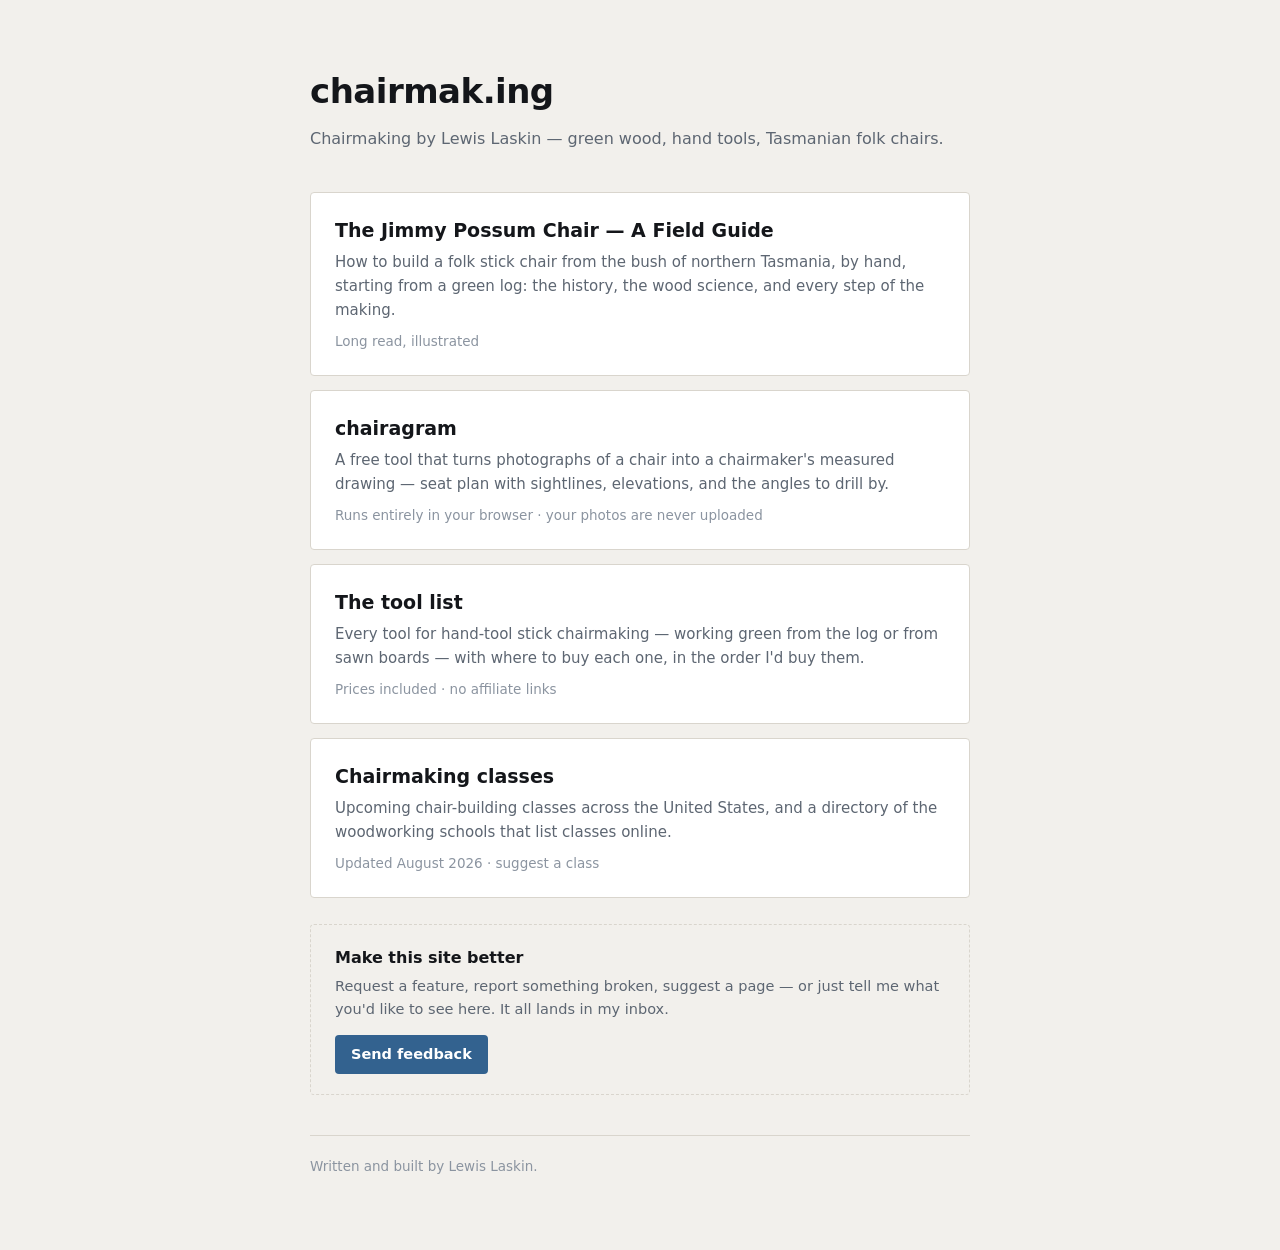
==== commit d9561e67: "tools + classes pages; feedback CTA on the landing page Two new pages, both linked from new landing " ====
--- a/index.html
+++ b/index.html
@@ -4,7 +4,7 @@
 <meta charset="utf-8">
 <meta name="viewport" content="width=device-width, initial-scale=1">
 <title>chairmak.ing — Lewis Laskin</title>
-<meta name="description" content="Chairmaking by Lewis Laskin: a field guide to building the Jimmy Possum chair by hand, and chairagram, a free tool that turns photos of a chair into a measured drawing.">
+<meta name="description" content="Chairmaking by Lewis Laskin: a field guide to the Jimmy Possum chair, chairagram (photos to measured drawing), a chairmaker's tool list with where to buy, and upcoming chairmaking classes across the US.">
 <link rel="canonical" href="https://chairmak.ing/">
 <link rel="icon" type="image/png" sizes="32x32" href="/favicon-32.png">
 <link rel="apple-touch-icon" href="/apple-touch-icon.png">
@@ -49,6 +49,18 @@
 a.card strong { display: block; font-size: 19px; font-weight: 600; margin-bottom: 5px; }
 a.card span { display: block; color: var(--sub); font-size: 15px; }
 a.card em { display: block; margin-top: 9px; color: var(--faint); font-size: 13.5px; font-style: normal; }
+.feedback {
+  margin-top: 26px; padding: 20px 24px;
+  background: transparent; border: 1px dashed var(--rule); border-radius: 4px;
+}
+.feedback strong { display: block; font-size: 16px; font-weight: 600; margin-bottom: 4px; }
+.feedback span { display: block; color: var(--sub); font-size: 14.5px; margin-bottom: 14px; }
+.btn {
+  display: inline-block; padding: 8px 16px; border-radius: 4px;
+  background: var(--blue); color: #fff; text-decoration: none;
+  font-size: 14.5px; font-weight: 600;
+}
+.btn:hover { background: #2a5278; }
 footer {
   margin-top: 40px; padding-top: 20px; border-top: 1px solid var(--rule);
   color: var(--faint); font-size: 13.5px;
@@ -81,9 +93,42 @@
     <em>Runs entirely in your browser · your photos are never uploaded</em>
   </a>
 
+  <a class="card" href="/tools/">
+    <strong>The tool list</strong>
+    <span>Every tool for hand-tool stick chairmaking — working green from the log or
+      from sawn boards — with where to buy each one, in the order I'd buy them.</span>
+    <em>Prices included · no affiliate links</em>
+  </a>
+
+  <a class="card" href="/classes/">
+    <strong>Chairmaking classes</strong>
+    <span>Upcoming chair-building classes across the United States, and a directory of
+      the woodworking schools that list classes online.</span>
+    <em>Updated August 2026 · suggest a class</em>
+  </a>
+
+  <div class="feedback">
+    <strong>Make this site better</strong>
+    <span>Request a feature, report something broken, suggest a page — or just tell me
+      what you'd like to see here. It all lands in my inbox.</span>
+    <a class="btn" id="fb-btn" href="#" rel="nofollow">Send feedback</a>
+    <noscript><span style="margin-top:10px">JavaScript is off — email me at
+      <b>ll</b> at <b>eb5ww</b> dot com.</span></noscript>
+  </div>
+
   <footer>
     Written and built by Lewis Laskin.
   </footer>
 </main>
+<script>
+/* Feedback goes straight to my inbox; the address is assembled here so it
+   isn't sitting in the page source for harvesters. */
+(function () {
+  var a = ['ll', 'eb5ww.com'].join('@');
+  var el = document.getElementById('fb-btn');
+  if (el) el.href = 'mailto:' + a + '?subject=' +
+    encodeURIComponent('chairmak.ing — feedback');
+}());
+</script>
 </body>
 </html>
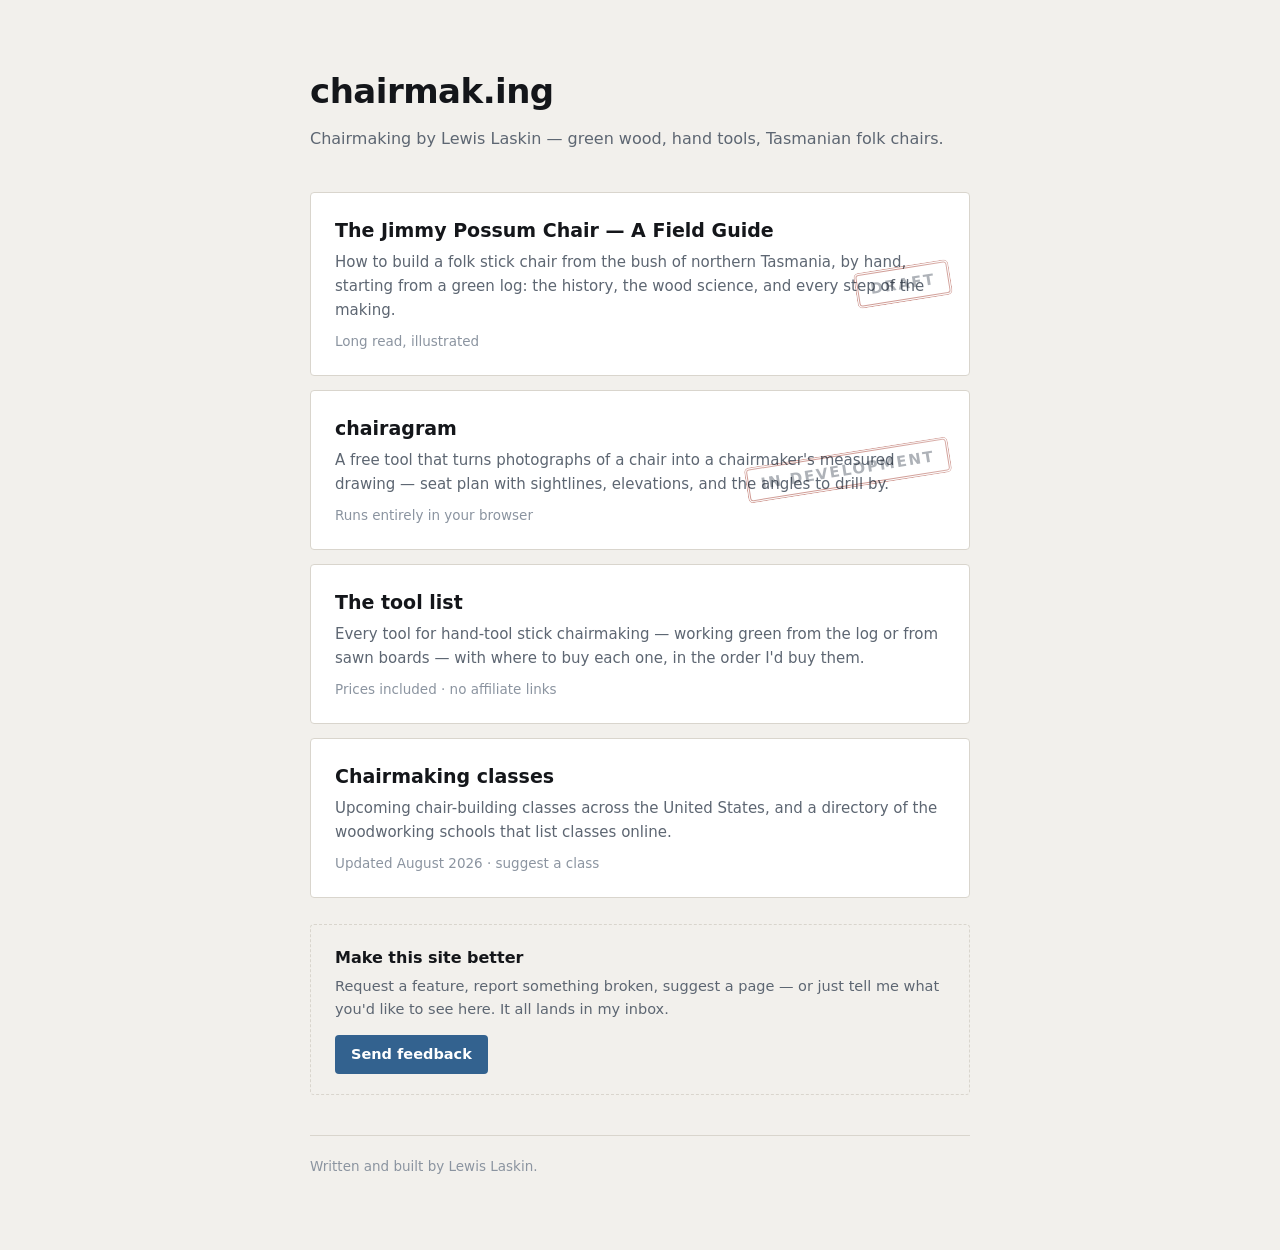
==== commit 45773ae8: "stamps, a collapsible tool list rebuilt from my own kit, and a browsable class list Landing: DRAFT s" ====
--- a/index.html
+++ b/index.html
@@ -44,7 +44,19 @@
   display: block; padding: 22px 24px; margin-bottom: 14px;
   background: var(--paper); border: 1px solid var(--rule); border-radius: 4px;
   text-decoration: none; color: inherit;
+  position: relative; overflow: hidden;
 }
+/* Rubber stamp, pressed a little unevenly on purpose. */
+.stamp {
+  position: absolute; top: 50%; right: 18px; transform: translateY(-50%) rotate(-9deg);
+  border: 3px double #a23b2e; border-radius: 5px; padding: 3px 12px;
+  color: #a23b2e; font-weight: 800; font-size: 19px; letter-spacing: 0.13em;
+  text-transform: uppercase; white-space: nowrap;
+  opacity: 0.5; pointer-events: none; mix-blend-mode: multiply;
+  mask-image: radial-gradient(ellipse at 42% 55%, black 62%, rgba(0,0,0,0.72) 100%);
+  -webkit-mask-image: radial-gradient(ellipse at 42% 55%, black 62%, rgba(0,0,0,0.72) 100%);
+}
+@media (max-width: 480px) { .stamp { font-size: 15px; right: 10px; } }
 a.card:hover { border-color: var(--blue); background: var(--blue-soft); }
 a.card strong { display: block; font-size: 19px; font-weight: 600; margin-bottom: 5px; }
 a.card span { display: block; color: var(--sub); font-size: 15px; }
@@ -80,6 +92,7 @@
   </header>
 
   <a class="card" href="/jimmy-possum/">
+    <span class="stamp" aria-hidden="true">Draft</span>
     <strong>The Jimmy Possum Chair — A Field Guide</strong>
     <span>How to build a folk stick chair from the bush of northern Tasmania, by hand,
       starting from a green log: the history, the wood science, and every step of the making.</span>
@@ -87,10 +100,11 @@
   </a>
 
   <a class="card" href="/chairagram/">
+    <span class="stamp" aria-hidden="true">In development</span>
     <strong>chairagram</strong>
     <span>A free tool that turns photographs of a chair into a chairmaker's measured
       drawing — seat plan with sightlines, elevations, and the angles to drill by.</span>
-    <em>Runs entirely in your browser · your photos are never uploaded</em>
+    <em>Runs entirely in your browser</em>
   </a>
 
   <a class="card" href="/tools/">
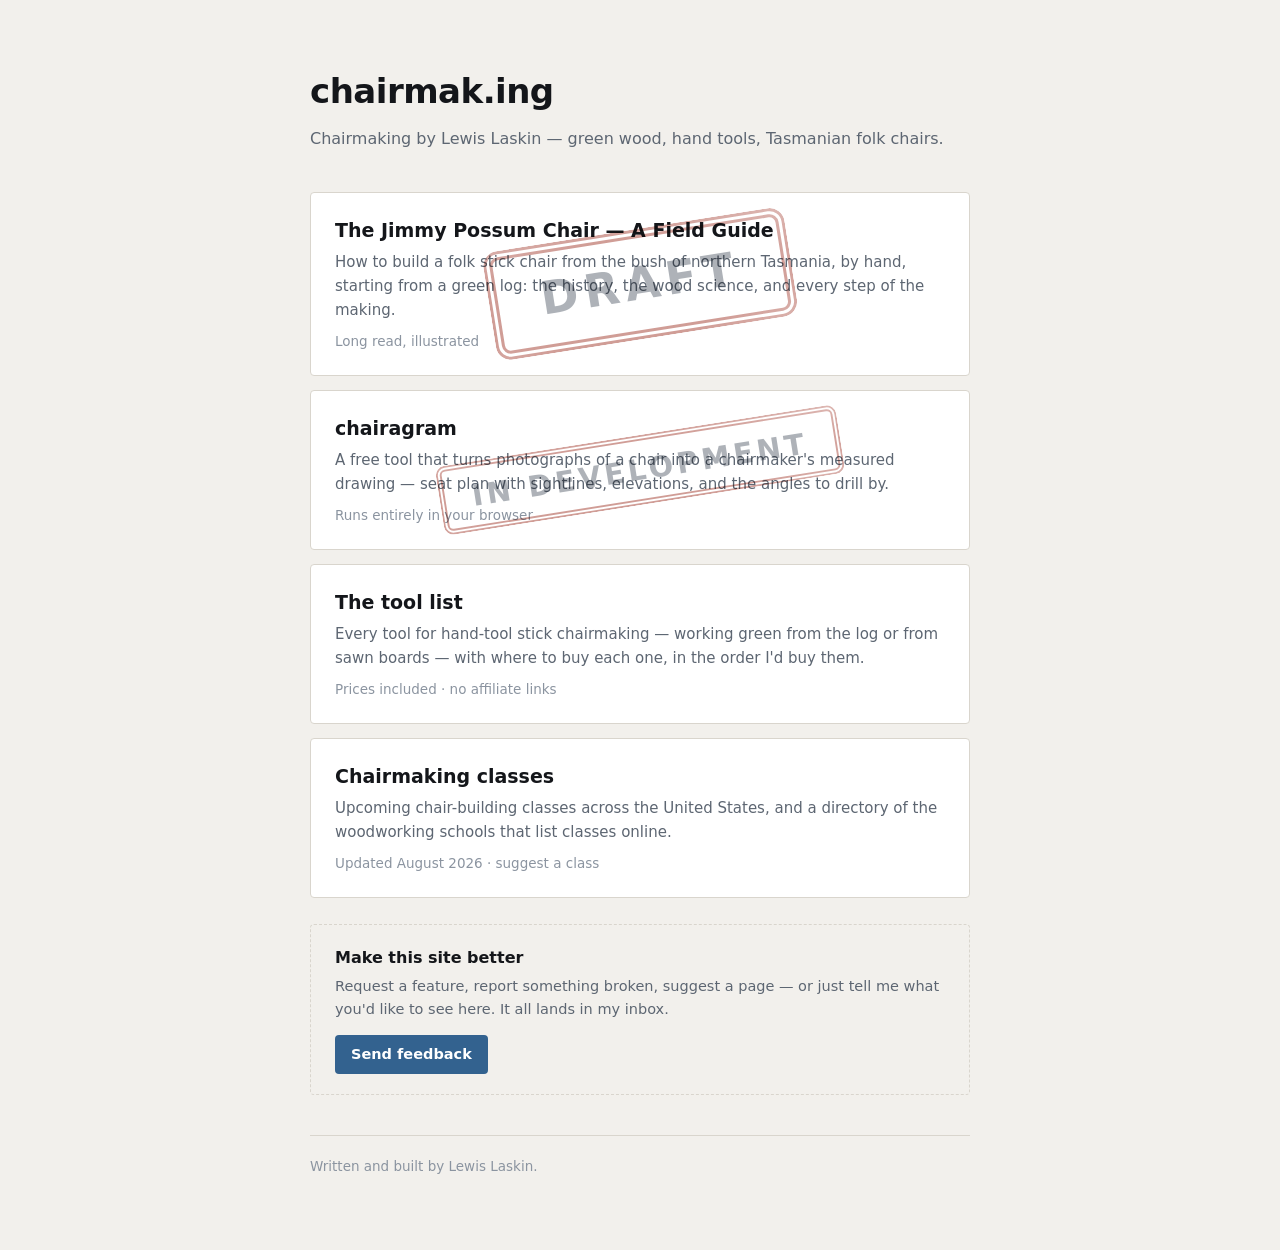
==== commit bb3d432f: "stamps: centered, scaled to fill the card Each stamp now centers in its card and a small fit pass sc" ====
--- a/index.html
+++ b/index.html
@@ -46,17 +46,18 @@
   text-decoration: none; color: inherit;
   position: relative; overflow: hidden;
 }
-/* Rubber stamp, pressed a little unevenly on purpose. */
+/* Rubber stamp, pressed a little unevenly on purpose. Centered; JS scales it
+   to fill the card (no-JS fallback is this base size, still centered). */
 .stamp {
-  position: absolute; top: 50%; right: 18px; transform: translateY(-50%) rotate(-9deg);
-  border: 3px double #a23b2e; border-radius: 5px; padding: 3px 12px;
+  position: absolute; top: 50%; left: 50%;
+  transform: translate(-50%, -50%) rotate(-9deg);
+  border: 3px double #a23b2e; border-radius: 5px; padding: 3px 14px;
   color: #a23b2e; font-weight: 800; font-size: 19px; letter-spacing: 0.13em;
   text-transform: uppercase; white-space: nowrap;
   opacity: 0.5; pointer-events: none; mix-blend-mode: multiply;
   mask-image: radial-gradient(ellipse at 42% 55%, black 62%, rgba(0,0,0,0.72) 100%);
   -webkit-mask-image: radial-gradient(ellipse at 42% 55%, black 62%, rgba(0,0,0,0.72) 100%);
 }
-@media (max-width: 480px) { .stamp { font-size: 15px; right: 10px; } }
 a.card:hover { border-color: var(--blue); background: var(--blue-soft); }
 a.card strong { display: block; font-size: 19px; font-weight: 600; margin-bottom: 5px; }
 a.card span { display: block; color: var(--sub); font-size: 15px; }
@@ -142,6 +143,21 @@
   var el = document.getElementById('fb-btn');
   if (el) el.href = 'mailto:' + a + '?subject=' +
     encodeURIComponent('chairmak.ing — feedback');
+
+  /* Scale each stamp to its largest size that stays inside its card. */
+  function fitStamps() {
+    document.querySelectorAll('a.card .stamp').forEach(function (st) {
+      st.style.transform = 'translate(-50%,-50%) rotate(-9deg)';
+      var card = st.parentElement.getBoundingClientRect();
+      var self = st.getBoundingClientRect();   /* rotated bounding box */
+      var pad = 14;
+      var k = Math.min((card.width - 2 * pad) / self.width,
+                       (card.height - 2 * pad) / self.height);
+      st.style.transform = 'translate(-50%,-50%) rotate(-9deg) scale(' + k + ')';
+    });
+  }
+  fitStamps();
+  window.addEventListener('resize', fitStamps);
 }());
 </script>
 </body>
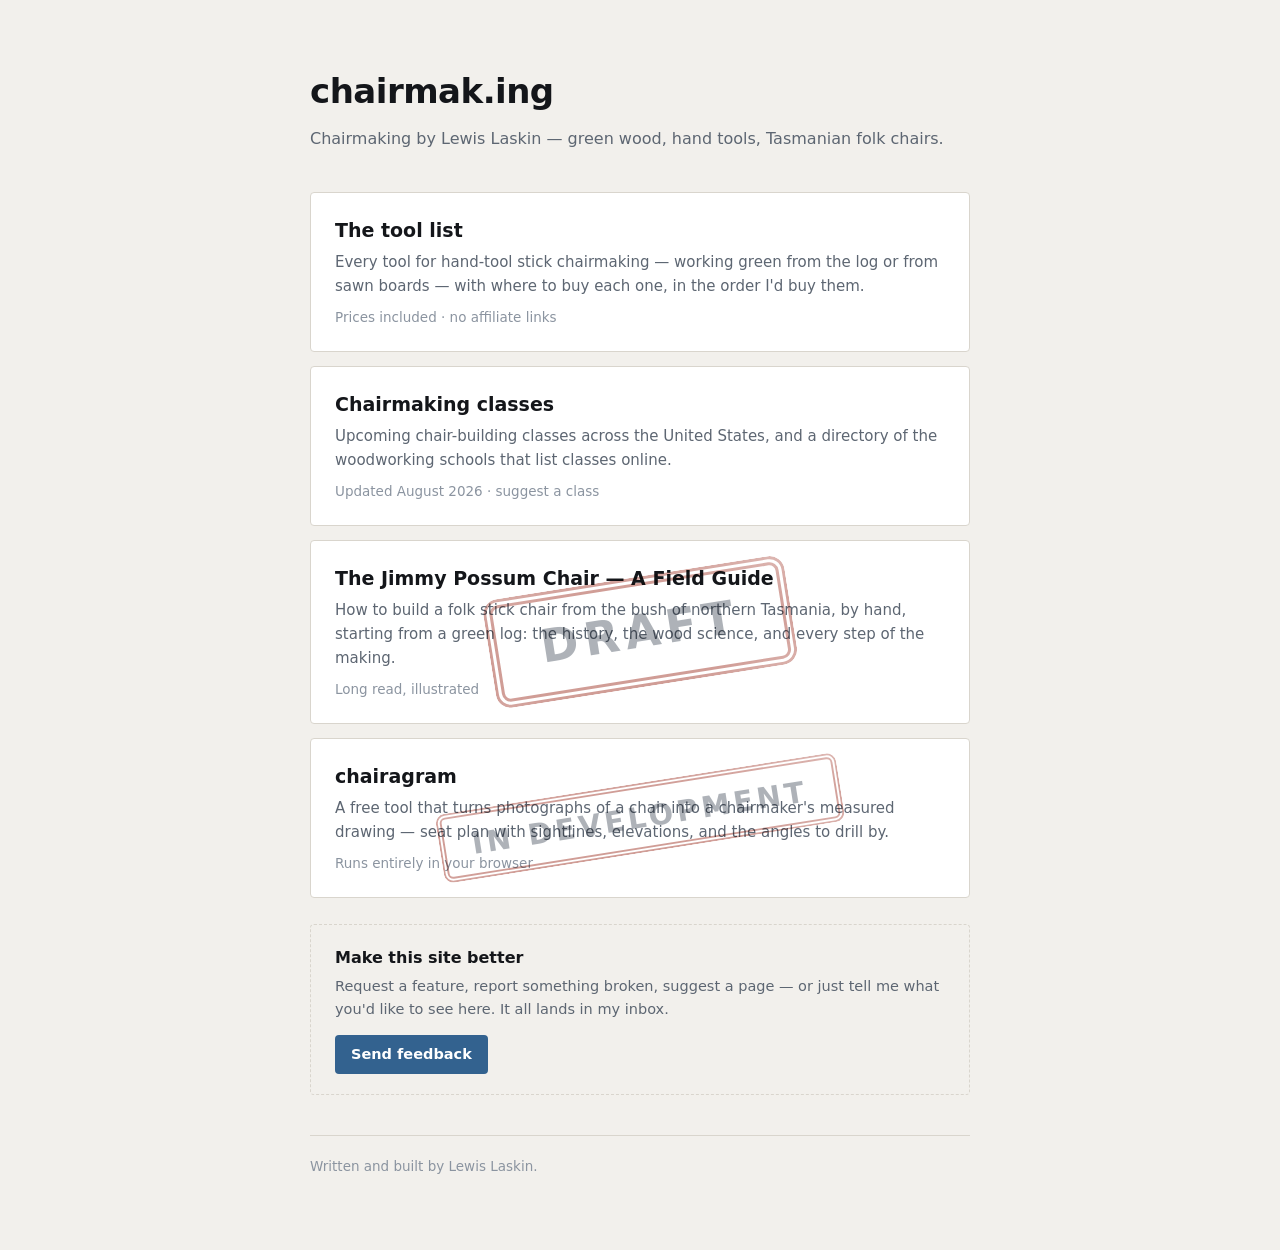
==== commit e0191a77: "tools: the voice-memo round — filters out, three-flavor core, regrouped boring section, Lewis's fini" ====
--- a/index.html
+++ b/index.html
@@ -92,6 +92,20 @@
     <p>Chairmaking by Lewis Laskin — green wood, hand tools, Tasmanian folk chairs.</p>
   </header>
 
+  <a class="card" href="/tools/">
+    <strong>The tool list</strong>
+    <span>Every tool for hand-tool stick chairmaking — working green from the log or
+      from sawn boards — with where to buy each one, in the order I'd buy them.</span>
+    <em>Prices included · no affiliate links</em>
+  </a>
+
+  <a class="card" href="/classes/">
+    <strong>Chairmaking classes</strong>
+    <span>Upcoming chair-building classes across the United States, and a directory of
+      the woodworking schools that list classes online.</span>
+    <em>Updated August 2026 · suggest a class</em>
+  </a>
+
   <a class="card" href="/jimmy-possum/">
     <span class="stamp" aria-hidden="true">Draft</span>
     <strong>The Jimmy Possum Chair — A Field Guide</strong>
@@ -106,20 +120,6 @@
     <span>A free tool that turns photographs of a chair into a chairmaker's measured
       drawing — seat plan with sightlines, elevations, and the angles to drill by.</span>
     <em>Runs entirely in your browser</em>
-  </a>
-
-  <a class="card" href="/tools/">
-    <strong>The tool list</strong>
-    <span>Every tool for hand-tool stick chairmaking — working green from the log or
-      from sawn boards — with where to buy each one, in the order I'd buy them.</span>
-    <em>Prices included · no affiliate links</em>
-  </a>
-
-  <a class="card" href="/classes/">
-    <strong>Chairmaking classes</strong>
-    <span>Upcoming chair-building classes across the United States, and a directory of
-      the woodworking schools that list classes online.</span>
-    <em>Updated August 2026 · suggest a class</em>
   </a>
 
   <div class="feedback">
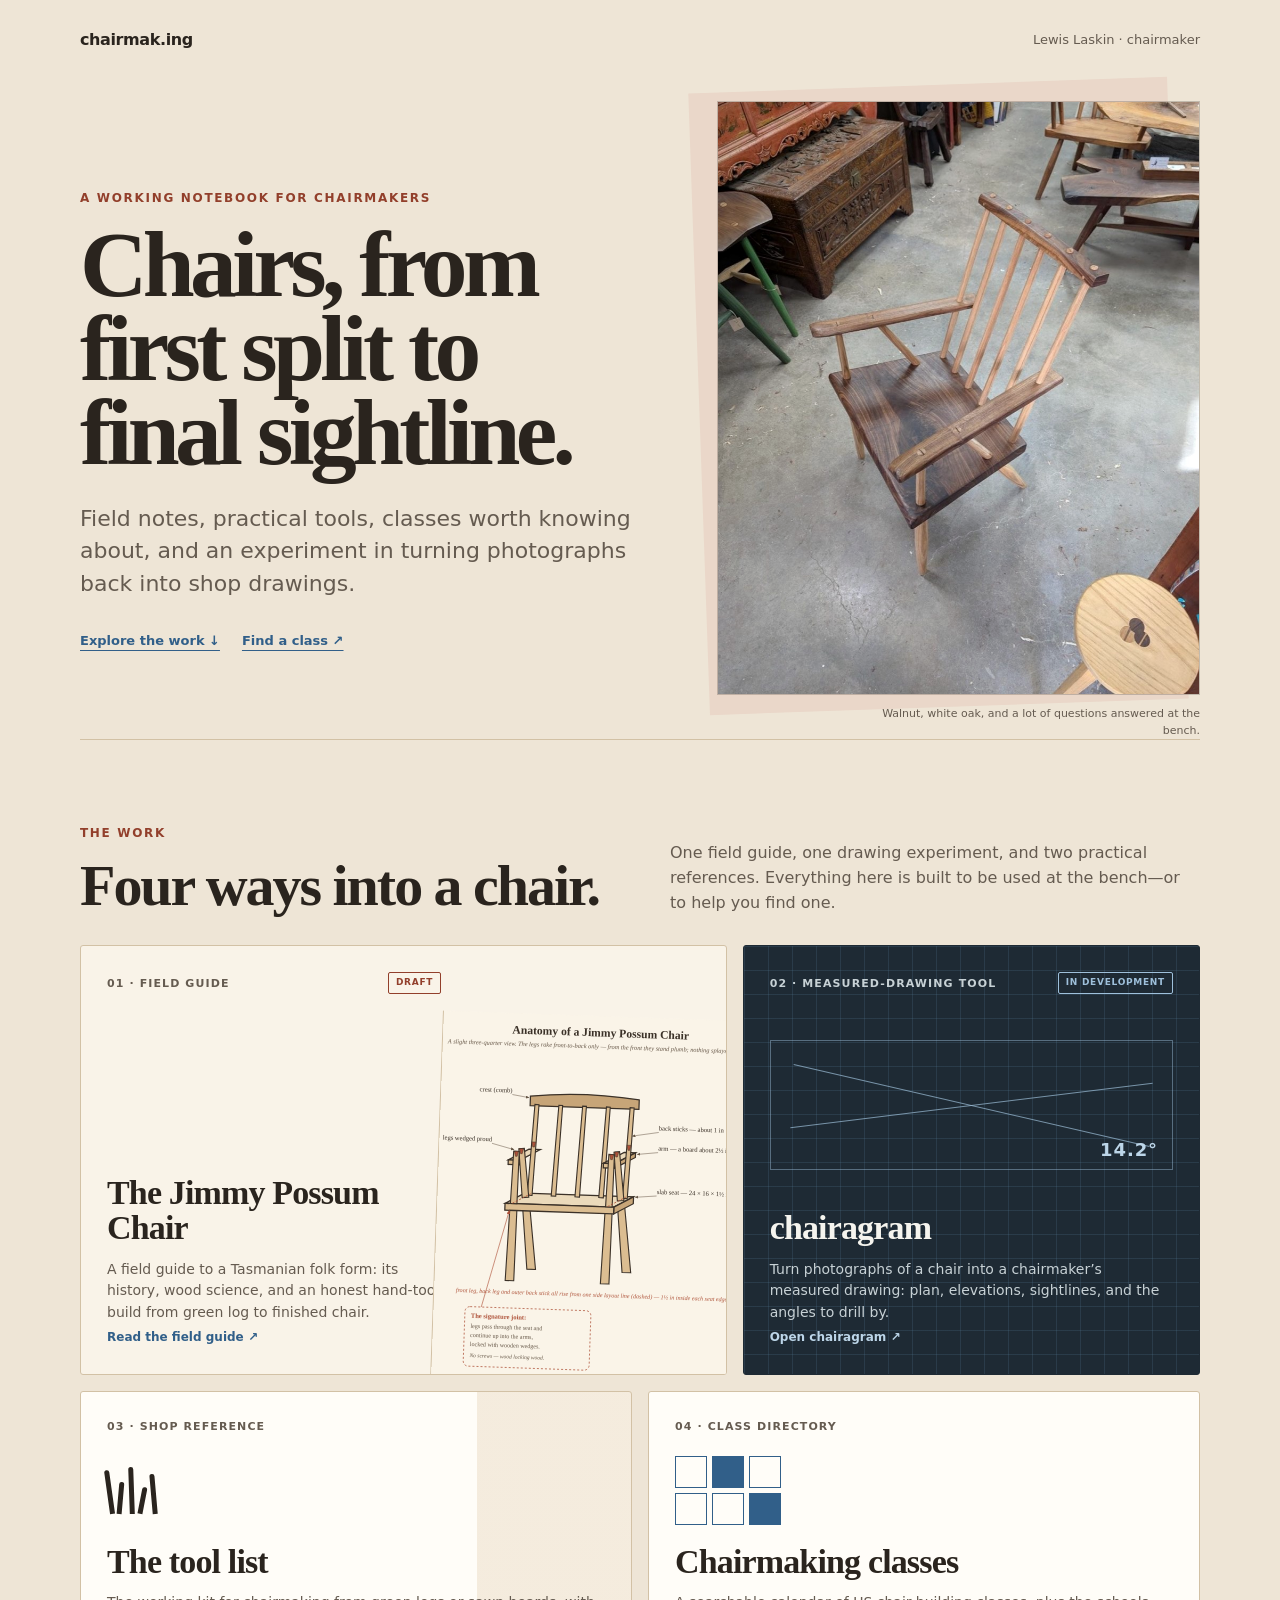
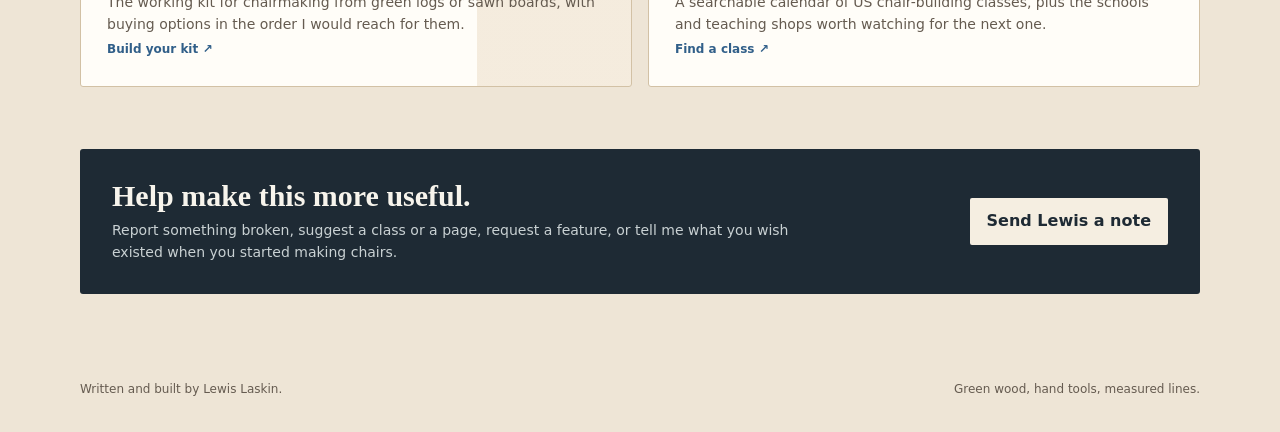
==== commit 23154c2c: "the redesign: a working notebook for chairmakers Landing: warm paper-and-oak palette, serif display " ====
--- a/index.html
+++ b/index.html
@@ -4,12 +4,13 @@
 <meta charset="utf-8">
 <meta name="viewport" content="width=device-width, initial-scale=1">
 <title>chairmak.ing — Lewis Laskin</title>
-<meta name="description" content="Chairmaking by Lewis Laskin: a field guide to the Jimmy Possum chair, chairagram (photos to measured drawing), a chairmaker's tool list with where to buy, and upcoming chairmaking classes across the US.">
+<meta name="description" content="A working notebook for chairmakers: the Jimmy Possum field guide, chairagram measured-drawing tool, a practical tool list, and a curated directory of chairmaking classes.">
 <link rel="canonical" href="https://chairmak.ing/">
 <link rel="icon" type="image/png" sizes="32x32" href="/favicon-32.png">
 <link rel="apple-touch-icon" href="/apple-touch-icon.png">
+<meta name="theme-color" content="#eee5d6">
 <meta property="og:title" content="chairmak.ing — Lewis Laskin">
-<meta property="og:description" content="A field guide to building the Jimmy Possum chair by hand, and a free tool that turns photos of a chair into a measured drawing.">
+<meta property="og:description" content="Field notes, practical tools, chairmaking classes, and an experiment in turning photographs back into shop drawings.">
 <meta property="og:url" content="https://chairmak.ing/">
 <meta property="og:type" content="website">
 <meta property="og:image" content="https://chairmak.ing/jimmy-possum/media/og-image.jpg">
@@ -18,146 +19,291 @@
 <meta name="twitter:card" content="summary_large_image">
 <meta name="twitter:image" content="https://chairmak.ing/jimmy-possum/media/og-image.jpg">
 <style>
-/* A front door, not a website: paper, ink, one blue. Matches both projects. */
 :root {
-  --paper: #ffffff;
-  --bg: #f2f0ec;
-  --ink: #14161a;
-  --sub: #5d6672;
-  --faint: #8b94a0;
-  --rule: #d9d5cd;
-  --blue: #33628f;
-  --blue-soft: #eaf0f6;
-  --sans: system-ui, -apple-system, "Segoe UI", Helvetica, Arial, sans-serif;
+  --ground: #eee5d6;
+  --paper: #f9f3e8;
+  --paper-light: #fffdf8;
+  --ink: #2a241e;
+  --muted: #655b50;
+  --rule: #d2c1a5;
+  --rust: #923f2b;
+  --rust-soft: #ead7c9;
+  --blue: #315f89;
+  --blue-light: #dce7ef;
+  --navy: #1e2a34;
+  --oak: #c8a16c;
+  --sans: "Avenir Next", Avenir, "Helvetica Neue", system-ui, -apple-system, sans-serif;
+  --serif: "Iowan Old Style", "Palatino Linotype", Palatino, Charter, Georgia, serif;
 }
 * { box-sizing: border-box; }
+html { scroll-behavior: smooth; }
 body {
-  margin: 0; padding: 64px 20px 72px;
-  font: 16px/1.6 var(--sans); color: var(--ink); background: var(--bg);
-  -webkit-text-size-adjust: 100%;
-}
-main { max-width: 660px; margin: 0 auto; }
-header { margin-bottom: 40px; }
-h1 { font-size: 34px; font-weight: 600; margin: 0 0 8px; letter-spacing: -0.015em; }
-header p { color: var(--sub); margin: 0; }
-a.card {
-  display: block; padding: 22px 24px; margin-bottom: 14px;
-  background: var(--paper); border: 1px solid var(--rule); border-radius: 4px;
-  text-decoration: none; color: inherit;
-  position: relative; overflow: hidden;
-}
-/* Rubber stamp, pressed a little unevenly on purpose. Centered; JS scales it
-   to fill the card (no-JS fallback is this base size, still centered). */
-.stamp {
-  position: absolute; top: 50%; left: 50%;
-  transform: translate(-50%, -50%) rotate(-9deg);
-  border: 3px double #a23b2e; border-radius: 5px; padding: 3px 14px;
-  color: #a23b2e; font-weight: 800; font-size: 19px; letter-spacing: 0.13em;
-  text-transform: uppercase; white-space: nowrap;
-  opacity: 0.5; pointer-events: none; mix-blend-mode: multiply;
-  mask-image: radial-gradient(ellipse at 42% 55%, black 62%, rgba(0,0,0,0.72) 100%);
-  -webkit-mask-image: radial-gradient(ellipse at 42% 55%, black 62%, rgba(0,0,0,0.72) 100%);
-}
-a.card:hover { border-color: var(--blue); background: var(--blue-soft); }
-a.card strong { display: block; font-size: 19px; font-weight: 600; margin-bottom: 5px; }
-a.card span { display: block; color: var(--sub); font-size: 15px; }
-a.card em { display: block; margin-top: 9px; color: var(--faint); font-size: 13.5px; font-style: normal; }
+  margin: 0; color: var(--ink); background: var(--ground);
+  font: 16px/1.55 var(--sans); -webkit-text-size-adjust: 100%;
+}
+a { color: inherit; }
+.skip-link {
+  position: fixed; z-index: 50; top: 12px; left: 12px; padding: 10px 14px;
+  color: #fff; background: var(--navy); text-decoration: none; transform: translateY(-160%);
+}
+.skip-link:focus { transform: translateY(0); }
+:focus-visible { outline: 2px solid var(--blue); outline-offset: 4px; }
+.site-header {
+  max-width: 1180px; margin: 0 auto; padding: 28px 30px 0;
+  display: flex; justify-content: space-between; align-items: center; gap: 24px;
+}
+.wordmark { font-weight: 800; letter-spacing: -.025em; text-decoration: none; }
+.byline { color: var(--muted); font-size: 13px; }
+main { max-width: 1180px; margin: 0 auto; padding: 48px 30px 86px; }
+.hero {
+  min-height: 620px; display: grid; grid-template-columns: minmax(0, 1.08fr) minmax(360px, .92fr);
+  gap: 70px; align-items: center; border-bottom: 1px solid var(--rule);
+}
+.eyebrow {
+  margin: 0 0 15px; color: var(--rust); font-size: 12px; font-weight: 850;
+  letter-spacing: .14em; text-transform: uppercase;
+}
+h1, h2, h3, p { overflow-wrap: anywhere; }
+h1 {
+  max-width: 720px; margin: 0;
+  font: 600 clamp(54px, 7.3vw, 96px)/.9 var(--serif); letter-spacing: -.05em;
+}
+.hero-lede {
+  max-width: 640px; margin: 28px 0 0; color: var(--muted);
+  font-size: clamp(18px, 2vw, 22px); line-height: 1.48;
+}
+.hero-links { display: flex; flex-wrap: wrap; gap: 12px 22px; margin-top: 30px; }
+.hero-links a { color: var(--blue); font-size: 13px; font-weight: 800; text-underline-offset: 5px; }
+.hero-figure { margin: 0; position: relative; }
+.hero-figure::before {
+  content: ""; position: absolute; z-index: -1; inset: -16px 22px 32px -18px;
+  background: var(--rust-soft); transform: rotate(-2deg);
+}
+.hero-figure img {
+  width: 100%; height: min(66vh, 600px); display: block; object-fit: cover; object-position: 50% 44%;
+  filter: saturate(.88) contrast(1.02); border: 1px solid rgba(42,36,30,.22);
+}
+.hero-figure figcaption {
+  max-width: 320px; margin: 10px 0 0 auto; color: var(--muted); font-size: 11px; text-align: right;
+}
+.work { padding-top: 84px; }
+.section-intro {
+  display: grid; grid-template-columns: 1fr 1fr; gap: 60px; align-items: end;
+  margin-bottom: 30px;
+}
+.section-intro h2 { margin: 0; font: 600 clamp(38px, 5vw, 58px)/1 var(--serif); letter-spacing: -.035em; }
+.section-intro > p { margin: 0; color: var(--muted); font-size: 16px; }
+.project-grid { display: grid; grid-template-columns: repeat(12, 1fr); gap: 16px; }
+.project {
+  min-height: 286px; padding: 26px; position: relative; overflow: hidden;
+  display: flex; flex-direction: column; justify-content: space-between;
+  border: 1px solid var(--rule); border-radius: 3px; text-decoration: none;
+  transition: transform 160ms ease, border-color 160ms ease;
+}
+.project:hover { transform: translateY(-3px); border-color: var(--blue); }
+.project-kicker {
+  display: flex; justify-content: space-between; gap: 16px; align-items: center;
+  color: var(--muted); font-size: 11px; font-weight: 800; letter-spacing: .1em; text-transform: uppercase;
+}
+.status {
+  padding: 3px 7px; color: var(--rust); border: 1px solid currentColor;
+  border-radius: 2px; font-size: 9px; letter-spacing: .08em;
+}
+.project h3 { max-width: 520px; margin: 0; font: 600 34px/1.02 var(--serif); letter-spacing: -.025em; }
+.project p { max-width: 540px; margin: 13px 0 0; color: var(--muted); font-size: 14px; }
+.project-cta { margin-top: 24px; color: var(--blue); font-size: 12px; font-weight: 850; }
+.project--guide { grid-column: span 7; min-height: 430px; padding-right: 44%; background: var(--paper); }
+.guide-art {
+  position: absolute; top: 70px; right: -26px; bottom: -36px; width: 49%;
+  background: #faf4e8; border-left: 1px solid var(--rule); transform: rotate(2deg);
+}
+.guide-art img { width: 100%; height: 100%; object-fit: cover; object-position: 50% 5%; opacity: .92; }
+.project--diagram {
+  grid-column: span 5; min-height: 430px; color: #f5f4ee; background: var(--navy); border-color: var(--navy);
+  background-image: linear-gradient(rgba(105,151,184,.16) 1px, transparent 1px),
+    linear-gradient(90deg, rgba(105,151,184,.16) 1px, transparent 1px);
+  background-size: 24px 24px;
+}
+.project--diagram .project-kicker, .project--diagram p { color: #c7d1d5; }
+.project--diagram .status { color: #9ec0db; }
+.project--diagram .project-cta { color: #bcd5e8; }
+.blueprint {
+  height: 130px; margin: 20px 0 16px; position: relative; border: 1px solid rgba(158,192,219,.45);
+}
+.blueprint::before, .blueprint::after {
+  content: ""; position: absolute; left: 18px; right: 18px; top: 64px; height: 1px;
+  background: rgba(158,192,219,.7); transform-origin: center;
+}
+.blueprint::before { transform: rotate(13deg); }
+.blueprint::after { transform: rotate(-7deg); }
+.blueprint span {
+  position: absolute; right: 14px; bottom: 10px; color: #bcd5e8;
+  font: 700 18px/1 var(--sans); letter-spacing: .05em;
+}
+.project--tools, .project--classes { grid-column: span 6; background: var(--paper-light); }
+.project--tools { background-image: linear-gradient(90deg, transparent 0 72%, rgba(200,161,108,.19) 72% 100%); }
+.tool-marks { display: flex; gap: 6px; margin: 22px 0; align-items: end; height: 48px; }
+.tool-marks i { width: 5px; display: block; background: var(--ink); border-radius: 5px 5px 0 0; transform: rotate(var(--r)); }
+.tool-marks i:nth-child(1) { height: 44px; --r: -8deg; }
+.tool-marks i:nth-child(2) { height: 32px; --r: 5deg; }
+.tool-marks i:nth-child(3) { height: 47px; --r: -2deg; }
+.tool-marks i:nth-child(4) { height: 27px; --r: 11deg; }
+.tool-marks i:nth-child(5) { height: 40px; --r: -5deg; }
+.calendar-mark {
+  width: 106px; margin: 20px 0; display: grid; grid-template-columns: repeat(3, 1fr); gap: 5px;
+}
+.calendar-mark i { aspect-ratio: 1; display: block; border: 1px solid var(--blue); }
+.calendar-mark i:nth-child(2), .calendar-mark i:nth-child(6) { background: var(--blue); }
 .feedback {
-  margin-top: 26px; padding: 20px 24px;
-  background: transparent; border: 1px dashed var(--rule); border-radius: 4px;
-}
-.feedback strong { display: block; font-size: 16px; font-weight: 600; margin-bottom: 4px; }
-.feedback span { display: block; color: var(--sub); font-size: 14.5px; margin-bottom: 14px; }
-.btn {
-  display: inline-block; padding: 8px 16px; border-radius: 4px;
-  background: var(--blue); color: #fff; text-decoration: none;
-  font-size: 14.5px; font-weight: 600;
-}
-.btn:hover { background: #2a5278; }
+  margin-top: 62px; padding: 30px 32px; display: grid; grid-template-columns: 1.6fr auto; gap: 34px;
+  align-items: center; color: #f7f4ec; background: var(--navy); border-radius: 3px;
+}
+.feedback h2 { margin: 0; font: 600 30px/1.1 var(--serif); }
+.feedback p { max-width: 720px; margin: 8px 0 0; color: #c9d1d3; font-size: 14px; }
+.button {
+  min-height: 46px; padding: 11px 17px; display: inline-flex; align-items: center;
+  color: var(--navy); background: #f5eee1; border-radius: 2px; text-decoration: none; font-weight: 800;
+}
+.button:hover { background: #fff; }
 footer {
-  margin-top: 40px; padding-top: 20px; border-top: 1px solid var(--rule);
-  color: var(--faint); font-size: 13.5px;
-}
-footer a { color: var(--sub); }
-@media (max-width: 480px) {
-  body { padding: 40px 16px 56px; }
-  h1 { font-size: 28px; }
+  max-width: 1180px; margin: 0 auto; padding: 0 30px 34px;
+  display: flex; justify-content: space-between; gap: 20px; color: var(--muted); font-size: 12px;
+}
+@media (max-width: 880px) {
+  .hero { min-height: auto; grid-template-columns: 1.1fr .9fr; gap: 36px; padding: 70px 0; }
+  .hero-figure img { height: 470px; }
+  .project--guide, .project--diagram { grid-column: span 12; }
+  .project--guide { min-height: 390px; }
+}
+@media (max-width: 680px) {
+  html { scroll-behavior: auto; }
+  .site-header { padding-inline: 18px; }
+  .byline { display: none; }
+  main { padding: 30px 18px 58px; }
+  .hero { grid-template-columns: 1fr; gap: 38px; padding: 52px 0 68px; }
+  h1 { font-size: clamp(52px, 16vw, 72px); }
+  .hero-figure { margin-left: 22px; }
+  .hero-figure img { height: 360px; object-position: 50% 43%; }
+  .section-intro { grid-template-columns: 1fr; gap: 14px; }
+  .project { grid-column: span 12; min-height: 280px; padding: 22px; }
+  .project--guide { min-height: 500px; padding-right: 22px; padding-bottom: 250px; }
+  .guide-art { top: auto; left: 20px; right: -16px; bottom: -100px; width: auto; height: 330px; border-left: 0; border-top: 1px solid var(--rule); }
+  .project--diagram { min-height: 390px; }
+  .feedback { grid-template-columns: 1fr; padding: 26px 22px; }
+  footer { padding-inline: 18px; flex-direction: column; gap: 6px; }
+}
+@media (prefers-reduced-motion: reduce) {
+  *, *::before, *::after { scroll-behavior: auto !important; transition: none !important; }
 }
 </style>
 </head>
 <body>
+<a class="skip-link" href="#work">Skip to the work</a>
+<header class="site-header">
+  <a class="wordmark" href="/">chairmak.ing</a>
+  <span class="byline">Lewis Laskin · chairmaker</span>
+</header>
+
 <main>
-  <header>
-    <h1>chairmak.ing</h1>
-    <p>Chairmaking by Lewis Laskin — green wood, hand tools, Tasmanian folk chairs.</p>
-  </header>
-
-  <a class="card" href="/tools/">
-    <strong>The tool list</strong>
-    <span>Every tool for hand-tool stick chairmaking — working green from the log or
-      from sawn boards — with where to buy each one, in the order I'd buy them.</span>
-    <em>Prices included · no affiliate links</em>
-  </a>
-
-  <a class="card" href="/classes/">
-    <strong>Chairmaking classes</strong>
-    <span>Upcoming chair-building classes across the United States, and a directory of
-      the woodworking schools that list classes online.</span>
-    <em>Updated August 2026 · suggest a class</em>
-  </a>
-
-  <a class="card" href="/jimmy-possum/">
-    <span class="stamp" aria-hidden="true">Draft</span>
-    <strong>The Jimmy Possum Chair — A Field Guide</strong>
-    <span>How to build a folk stick chair from the bush of northern Tasmania, by hand,
-      starting from a green log: the history, the wood science, and every step of the making.</span>
-    <em>Long read, illustrated</em>
-  </a>
-
-  <a class="card" href="/chairagram/">
-    <span class="stamp" aria-hidden="true">In development</span>
-    <strong>chairagram</strong>
-    <span>A free tool that turns photographs of a chair into a chairmaker's measured
-      drawing — seat plan with sightlines, elevations, and the angles to drill by.</span>
-    <em>Runs entirely in your browser</em>
-  </a>
-
-  <div class="feedback">
-    <strong>Make this site better</strong>
-    <span>Request a feature, report something broken, suggest a page — or just tell me
-      what you'd like to see here. It all lands in my inbox.</span>
-    <a class="btn" id="fb-btn" href="#" rel="nofollow">Send feedback</a>
-    <noscript><span style="margin-top:10px">JavaScript is off — email me at
-      <b>ll</b> at <b>eb5ww</b> dot com.</span></noscript>
-  </div>
-
-  <footer>
-    Written and built by Lewis Laskin.
-  </footer>
+  <section class="hero" aria-labelledby="hero-title">
+    <div>
+      <p class="eyebrow">A working notebook for chairmakers</p>
+      <h1 id="hero-title">Chairs, from first split to final sightline.</h1>
+      <p class="hero-lede">Field notes, practical tools, classes worth knowing about,
+        and an experiment in turning photographs back into shop drawings.</p>
+      <div class="hero-links">
+        <a href="#work">Explore the work ↓</a>
+        <a href="/classes/">Find a class ↗</a>
+      </div>
+    </div>
+    <figure class="hero-figure">
+      <img src="/jimmy-possum/media/photo-author-whiteoak-walnut.jpg" width="903" height="1200"
+        alt="A walnut-and-white-oak armchair in Lewis Laskin's workshop" fetchpriority="high">
+      <figcaption>Walnut, white oak, and a lot of questions answered at the bench.</figcaption>
+    </figure>
+  </section>
+
+  <section class="work" id="work" aria-labelledby="work-title">
+    <div class="section-intro">
+      <div>
+        <p class="eyebrow">The work</p>
+        <h2 id="work-title">Four ways into a chair.</h2>
+      </div>
+      <p>One field guide, one drawing experiment, and two practical references.
+        Everything here is built to be used at the bench—or to help you find one.</p>
+    </div>
+
+    <div class="project-grid">
+      <a class="project project--guide" href="/jimmy-possum/">
+        <div class="project-kicker"><span>01 · Field guide</span><span class="status">Draft</span></div>
+        <div>
+          <h3>The Jimmy Possum Chair</h3>
+          <p>A field guide to a Tasmanian folk form: its history, wood science, and an honest
+            hand-tool build from green log to finished chair.</p>
+          <span class="project-cta">Read the field guide ↗</span>
+        </div>
+        <div class="guide-art" aria-hidden="true">
+          <img src="/jimmy-possum/media/fig-anatomy.svg" alt="" width="760" height="780" loading="lazy">
+        </div>
+      </a>
+
+      <a class="project project--diagram" href="/chairagram/">
+        <div class="project-kicker"><span>02 · Measured-drawing tool</span><span class="status">In development</span></div>
+        <div class="blueprint" aria-hidden="true"><span>14.2°</span></div>
+        <div>
+          <h3>chairagram</h3>
+          <p>Turn photographs of a chair into a chairmaker’s measured drawing: plan,
+            elevations, sightlines, and the angles to drill by.</p>
+          <span class="project-cta">Open chairagram ↗</span>
+        </div>
+      </a>
+
+      <a class="project project--tools" href="/tools/">
+        <div class="project-kicker"><span>03 · Shop reference</span></div>
+        <div class="tool-marks" aria-hidden="true"><i></i><i></i><i></i><i></i><i></i></div>
+        <div>
+          <h3>The tool list</h3>
+          <p>The working kit for chairmaking from green logs or sawn boards, with buying
+            options in the order I would reach for them.</p>
+          <span class="project-cta">Build your kit ↗</span>
+        </div>
+      </a>
+
+      <a class="project project--classes" href="/classes/">
+        <div class="project-kicker"><span>04 · Class directory</span></div>
+        <div class="calendar-mark" aria-hidden="true"><i></i><i></i><i></i><i></i><i></i><i></i></div>
+        <div>
+          <h3>Chairmaking classes</h3>
+          <p>A searchable calendar of US chair-building classes, plus the schools and
+            teaching shops worth watching for the next one.</p>
+          <span class="project-cta">Find a class ↗</span>
+        </div>
+      </a>
+    </div>
+  </section>
+
+  <aside class="feedback">
+    <div>
+      <h2>Help make this more useful.</h2>
+      <p>Report something broken, suggest a class or a page, request a feature, or tell me
+        what you wish existed when you started making chairs.</p>
+    </div>
+    <a class="button" id="feedback-button" href="#" rel="nofollow">Send Lewis a note</a>
+    <noscript><p>Email <b>lewis</b> at <b>avocations</b> dot <b>studio</b>.</p></noscript>
+  </aside>
 </main>
+
+<footer>
+  <span>Written and built by Lewis Laskin.</span>
+  <span>Green wood, hand tools, measured lines.</span>
+</footer>
+
 <script>
-/* Feedback goes straight to my inbox; the address is assembled here so it
-   isn't sitting in the page source for harvesters. */
 (function () {
-  var a = ['ll', 'eb5ww.com'].join('@');
-  var el = document.getElementById('fb-btn');
-  if (el) el.href = 'mailto:' + a + '?subject=' +
+  var address = ['lewis', 'avocations.studio'].join('@');
+  var button = document.getElementById('feedback-button');
+  if (button) button.href = 'mailto:' + address + '?subject=' +
     encodeURIComponent('chairmak.ing — feedback');
-
-  /* Scale each stamp to its largest size that stays inside its card. */
-  function fitStamps() {
-    document.querySelectorAll('a.card .stamp').forEach(function (st) {
-      st.style.transform = 'translate(-50%,-50%) rotate(-9deg)';
-      var card = st.parentElement.getBoundingClientRect();
-      var self = st.getBoundingClientRect();   /* rotated bounding box */
-      var pad = 14;
-      var k = Math.min((card.width - 2 * pad) / self.width,
-                       (card.height - 2 * pad) / self.height);
-      st.style.transform = 'translate(-50%,-50%) rotate(-9deg) scale(' + k + ')';
-    });
-  }
-  fitStamps();
-  window.addEventListener('resize', fitStamps);
 }());
 </script>
 </body>
